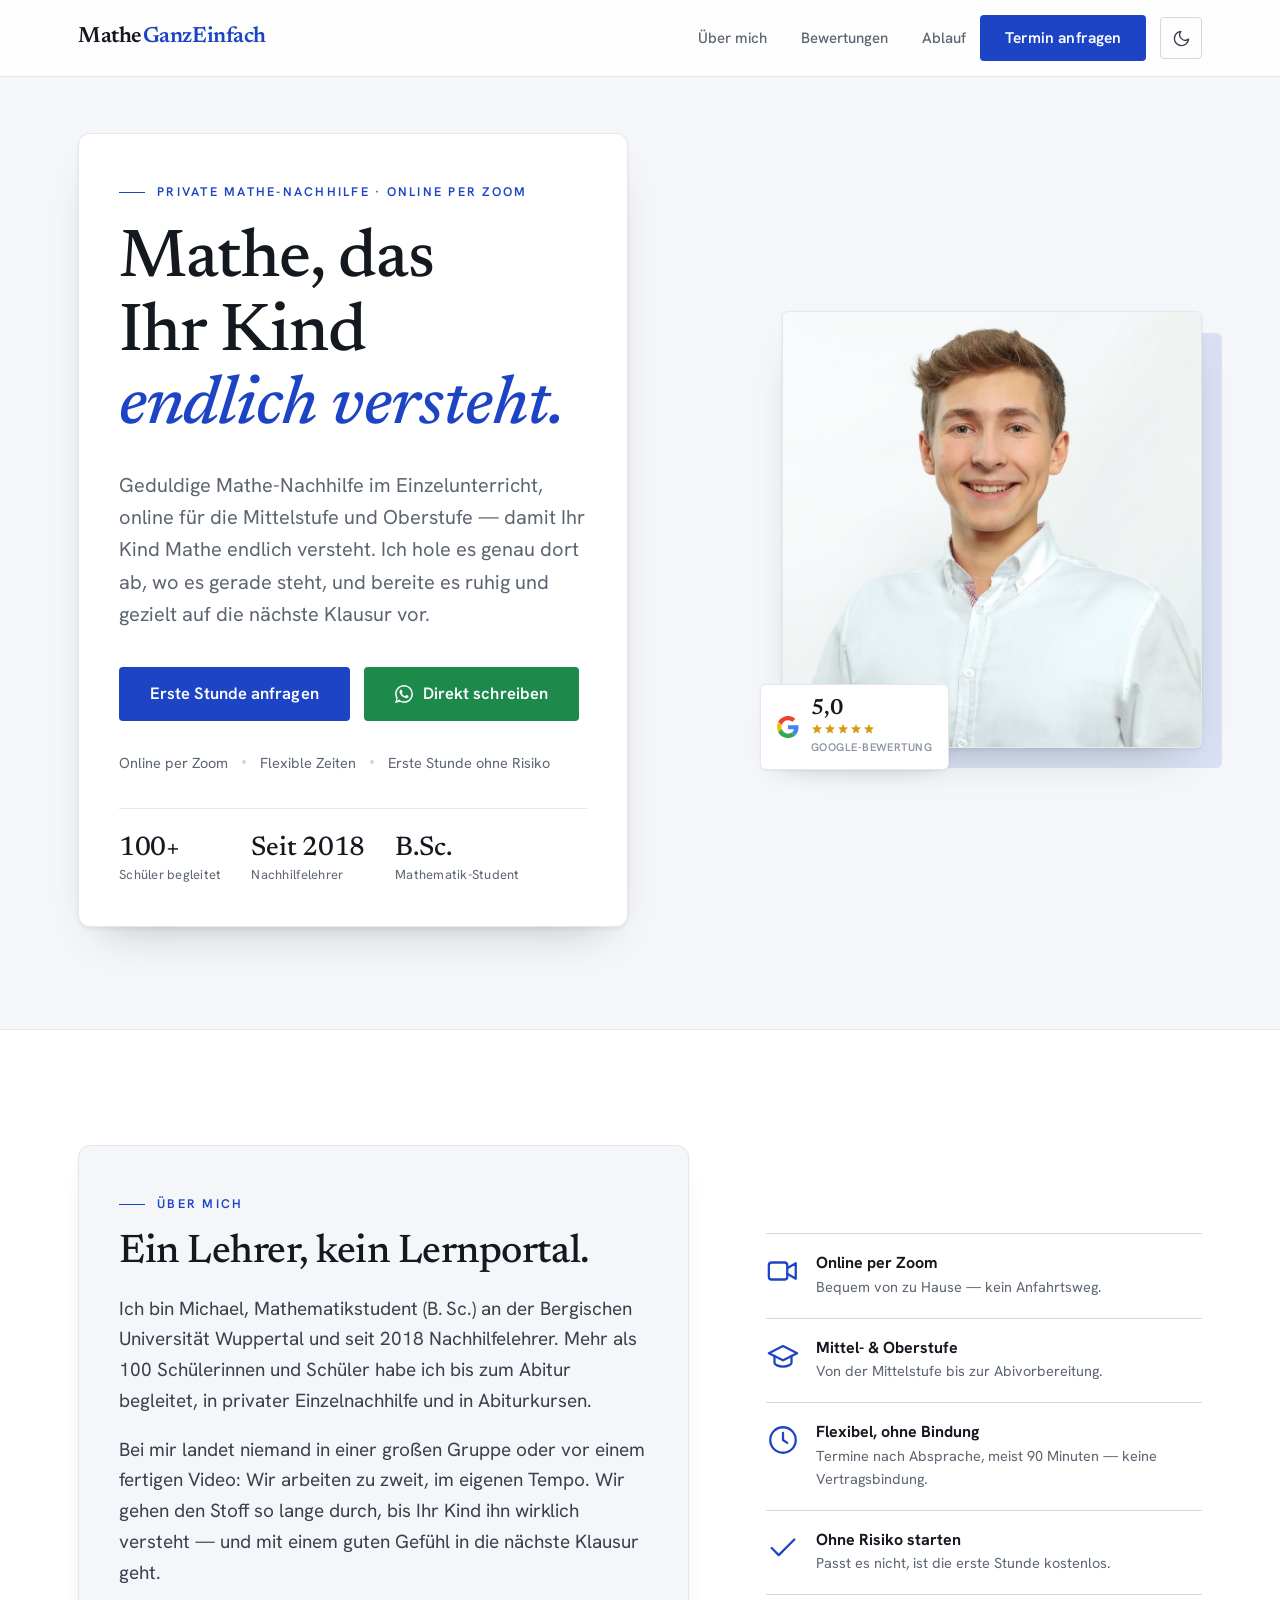
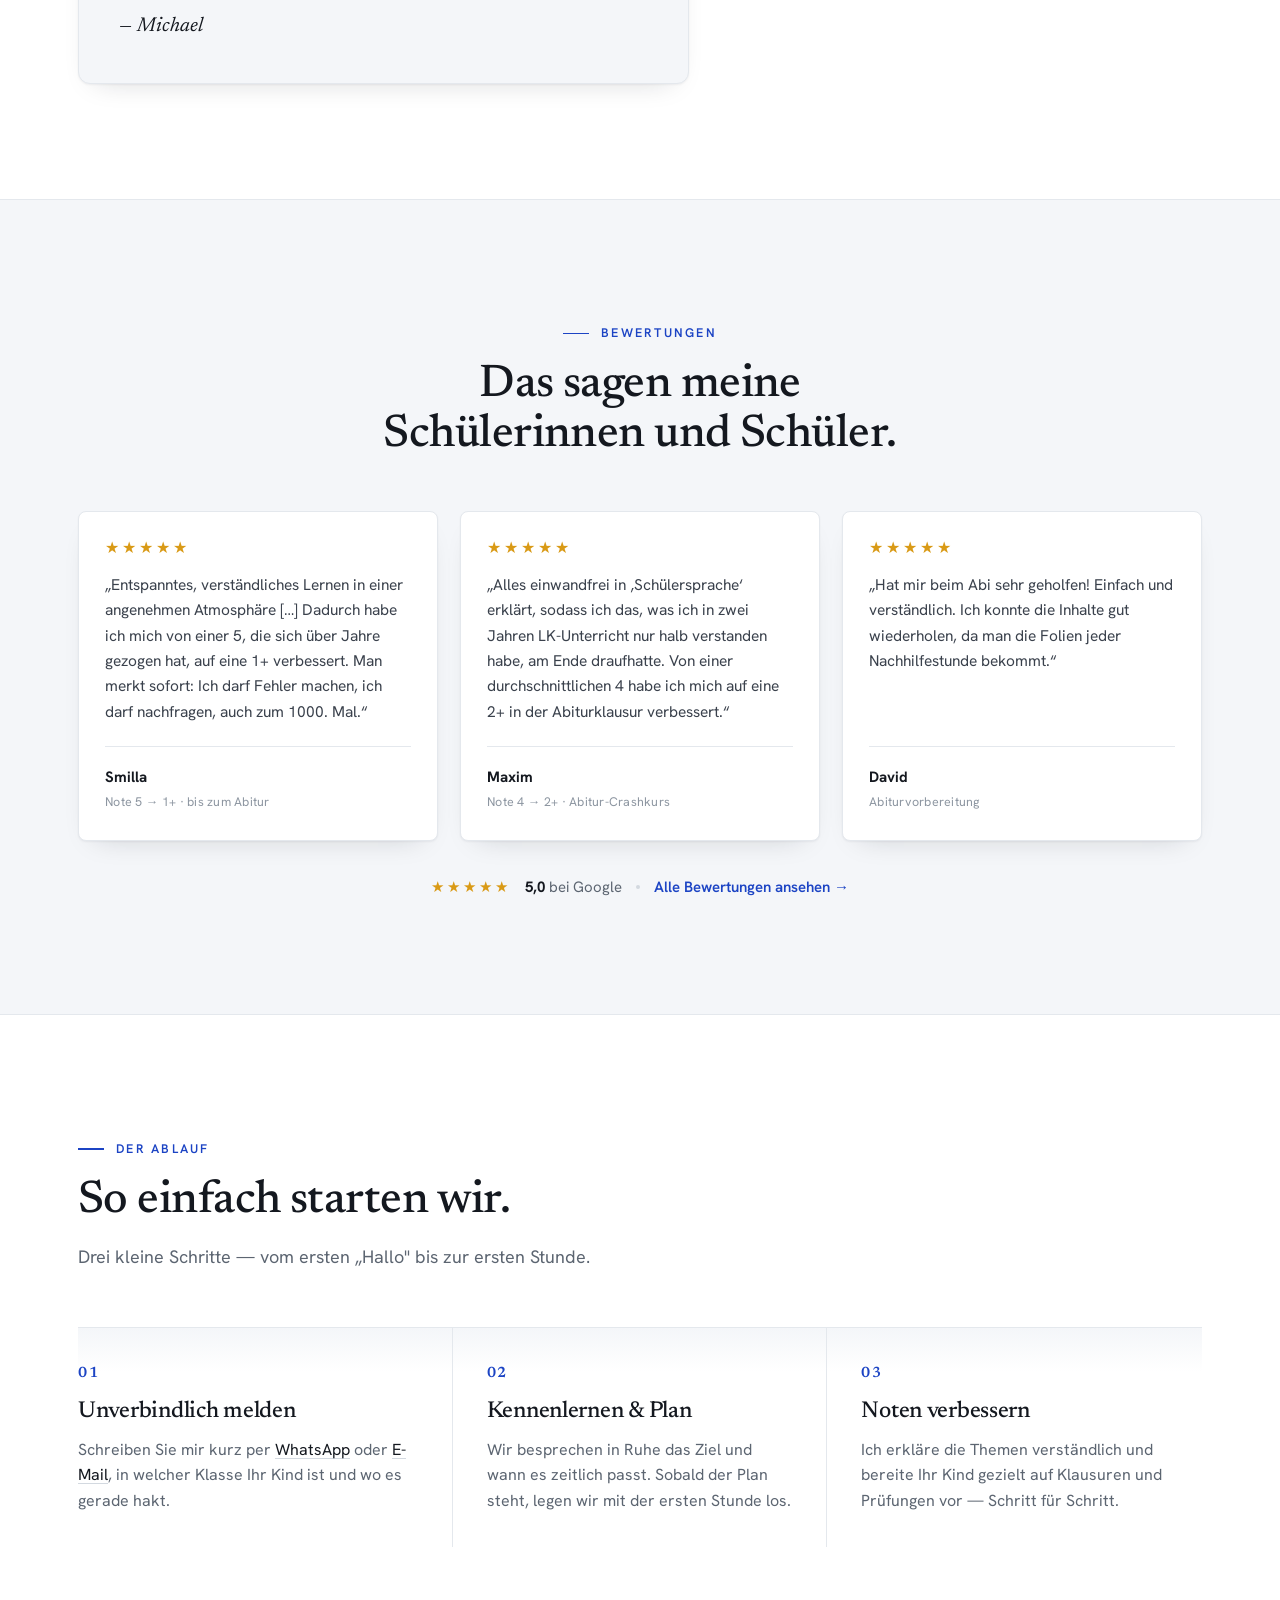
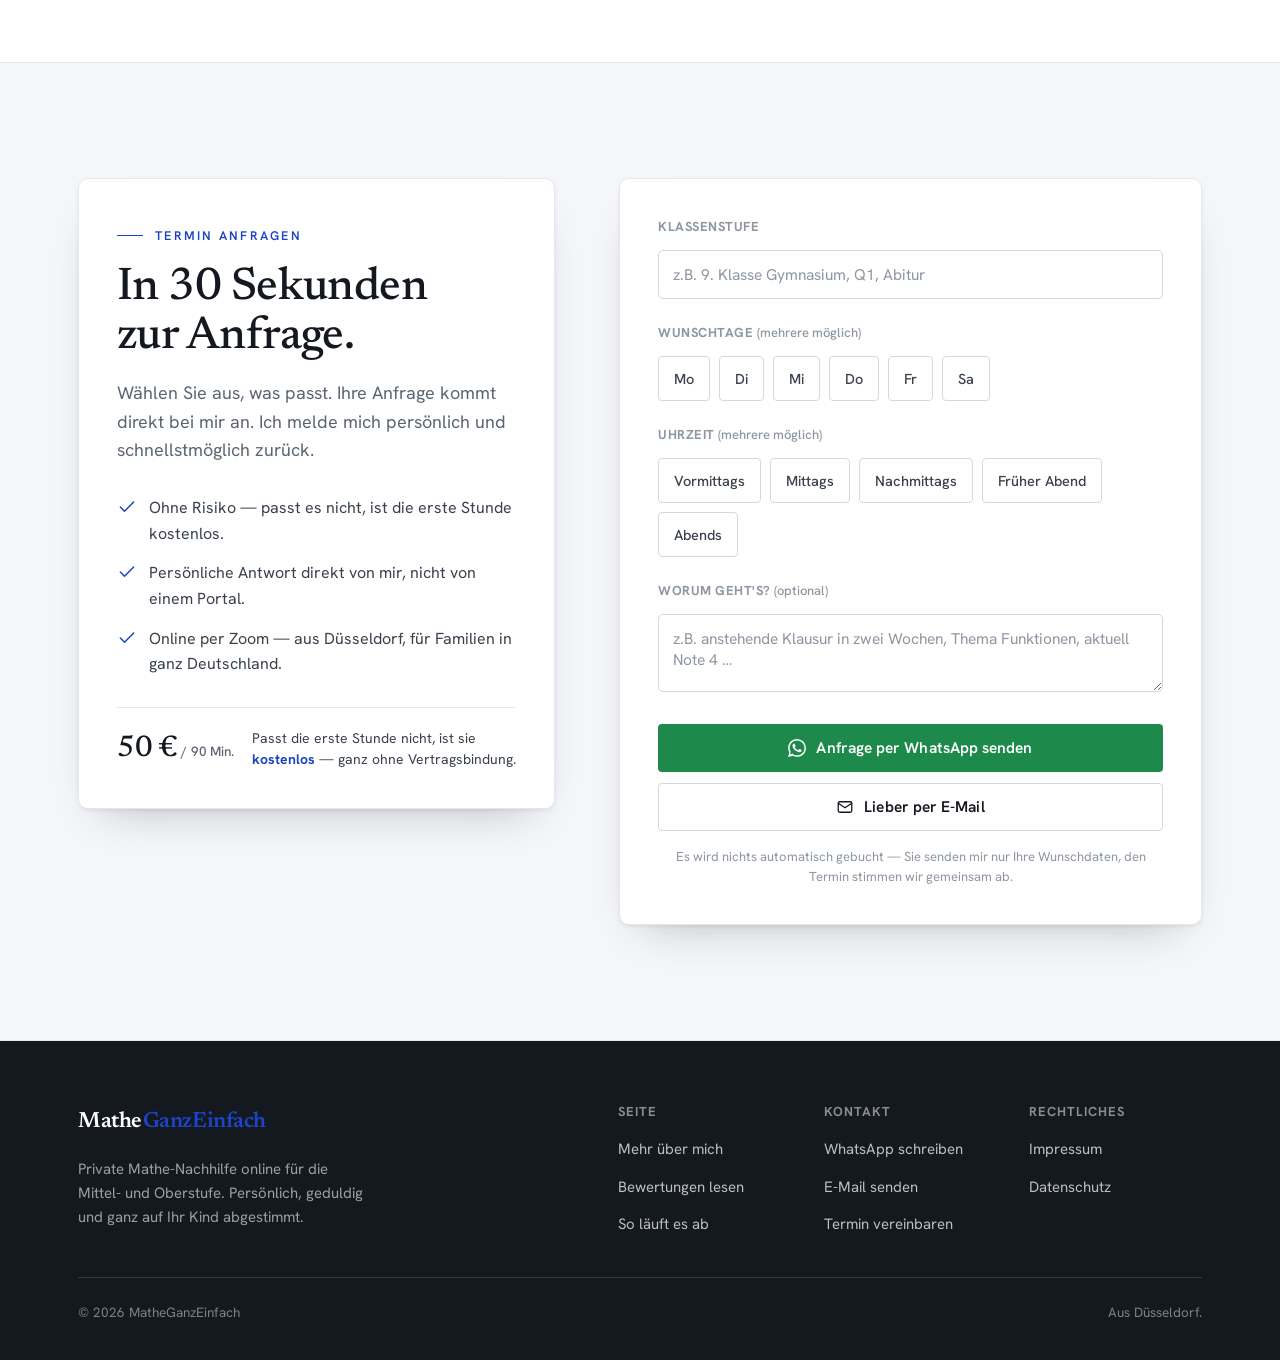
==== index.html @ fe5a161a "Update meta tags and descriptions for improved SEO and clarity" ====
<!DOCTYPE html>
<html lang="de" data-theme="hell" data-headfont="serif">
<head>
  <meta charset="UTF-8">
  <meta name="viewport" content="width=device-width, initial-scale=1.0">
  <meta name="color-scheme" content="light dark">
  <script>
    // Set theme before first paint (saved choice → else system setting) to avoid any flash.
    (function () {
      try {
        var saved = localStorage.getItem('mge-theme');
        var sysDark = window.matchMedia && window.matchMedia('(prefers-color-scheme: dark)').matches;
        document.documentElement.setAttribute('data-theme', saved || (sysDark ? 'dunkel' : 'hell'));
      } catch (e) {}
    })();
  </script>
  <title>Private Mathe-Nachhilfe online | MatheGanzEinfach</title>
  <meta name="description" content="Private Mathe-Nachhilfe online für Mittel- und Oberstufe — geduldig, 1:1 per Zoom. 100+ Schüler begleitet, 5,0 bei Google. Erste Stunde ohne Risiko.">
  <link rel="canonical" href="https://matheganzeinfach.com/">
  <link rel="icon" type="image/png" href="assets/logo.png">
  <link rel="apple-touch-icon" sizes="180x180" href="assets/apple-touch-icon.png">
  <meta name="theme-color" content="#ffffff" media="(prefers-color-scheme: light)">
  <meta name="theme-color" content="#0f1721" media="(prefers-color-scheme: dark)">

  <!-- Open Graph / Link-Vorschau (z. B. WhatsApp) -->
  <meta property="og:type" content="website">
  <meta property="og:site_name" content="MatheGanzEinfach">
  <meta property="og:title" content="Private Mathe-Nachhilfe online | MatheGanzEinfach">
  <meta property="og:description" content="Geduldige Einzelnachhilfe per Zoom für die Mittel- und Oberstufe. Nachhilfelehrer seit 2018, 100+ Schüler begleitet — erste Stunde ohne Risiko.">
  <meta property="og:url" content="https://matheganzeinfach.com/">
  <meta property="og:image" content="https://matheganzeinfach.com/assets/og-image.png">
  <meta property="og:image:width" content="1200">
  <meta property="og:image:height" content="630">
  <meta property="og:locale" content="de_DE">
  <meta name="twitter:card" content="summary_large_image">

  <script type="application/ld+json">
  {
    "@context": "https://schema.org",
    "@type": "LocalBusiness",
    "@id": "https://matheganzeinfach.com/#business",
    "name": "MatheGanzEinfach",
    "description": "Private Online-Mathe-Nachhilfe für die Mittel- und Oberstufe. Geduldige Einzelnachhilfe per Zoom — Nachhilfelehrer seit 2018, mehr als 100 Schüler begleitet.",
    "url": "https://matheganzeinfach.com/",
    "image": "https://matheganzeinfach.com/assets/og-image.png",
    "email": "info@matheganzeinfach.com",
    "telephone": "+4917661516445",
    "priceRange": "50 € / 90 Min.",
    "foundingDate": "2018",
    "address": { "@type": "PostalAddress", "addressLocality": "Düsseldorf", "addressCountry": "DE" },
    "areaServed": "Deutschland",
    "founder": { "@type": "Person", "name": "Michael" },
    "knowsAbout": "Mathematik",
    "sameAs": [
      "https://www.youtube.com/@matheganzeinfach",
      "https://www.tiktok.com/@matheganzeinfach"
    ]
  }
  </script>

  <link rel="stylesheet" href="fonts.css">
  <link rel="stylesheet" href="styles.css">
</head>

<body>

  <!-- ============================ NAV ============================ -->
  <nav class="nav">
    <div class="wrap nav-inner">
      <a href="#top" class="brand">Mathe<span>GanzEinfach</span></a>
      <div class="nav-cta">
        <button class="menu-toggle" type="button" aria-label="Menü öffnen" aria-expanded="false" aria-controls="navMenu" onclick="toggleMenu(this)">
          <svg class="i-burger" viewBox="0 0 24 24" fill="none" stroke="currentColor" stroke-width="1.8" stroke-linecap="round" aria-hidden="true"><path d="M3 6h18M3 12h18M3 18h18"/></svg>
          <svg class="i-x" viewBox="0 0 24 24" fill="none" stroke="currentColor" stroke-width="2" stroke-linecap="round" aria-hidden="true"><path d="M18 6 6 18M6 6l12 12"/></svg>
        </button>
        <div class="nav-links" id="navMenu">
          <a class="nav-link" href="#ueber" onclick="closeMenu()">Über mich</a>
          <a class="nav-link" href="#bewertungen" onclick="closeMenu()">Bewertungen</a>
          <a class="nav-link" href="#ablauf" onclick="closeMenu()">Ablauf</a>
          <a class="btn btn-primary nav-menu-book" href="#termin" onclick="closeMenu()">Jetzt Termin anfragen</a>
        </div>
        <a class="btn btn-primary nav-book" href="#termin">Termin anfragen</a>
        <button class="theme-toggle" type="button" onclick="toggleTheme()" aria-label="Zwischen Hell- und Dunkelmodus wechseln" title="Hell-/Dunkelmodus">
          <svg class="i-moon" viewBox="0 0 24 24" fill="none" stroke="currentColor" stroke-width="1.7" stroke-linecap="round" stroke-linejoin="round" aria-hidden="true"><path d="M21 12.8A9 9 0 1 1 11.2 3a7 7 0 0 0 9.8 9.8Z"/></svg>
          <svg class="i-sun" viewBox="0 0 24 24" fill="none" stroke="currentColor" stroke-width="1.7" stroke-linecap="round" stroke-linejoin="round" aria-hidden="true"><circle cx="12" cy="12" r="4.2"/><path d="M12 2v2.5M12 19.5V22M4.9 4.9l1.8 1.8M17.3 17.3l1.8 1.8M2 12h2.5M19.5 12H22M4.9 19.1l1.8-1.8M17.3 6.7l1.8-1.8"/></svg>
        </button>
      </div>
    </div>
  </nav>

  <!-- ============================ HERO ============================ -->
  <header class="hero section-surface" id="top" data-screen-label="Hero">
    <div class="wrap hero-grid">
      <div class="hero-copy reveal">
        <span class="kicker">Private Mathe-Nachhilfe · Online per Zoom</span>
        <h1>Mathe, das Ihr Kind<br><em>endlich versteht.</em></h1>
        <p class="hero-lead">
          Geduldige Mathe-Nachhilfe im Einzelunterricht, online für die
          Mittelstufe und Oberstufe — damit Ihr Kind Mathe endlich versteht.
          Ich hole es genau dort ab, wo es gerade steht, und bereite es ruhig
          und gezielt auf die nächste Klausur vor.
        </p>
        <div class="hero-actions">
          <a class="btn btn-primary btn-lg" href="#termin">Erste Stunde anfragen</a>
          <a class="btn btn-wa btn-lg" href="https://wa.me/4917661516445?text=Hallo%20Michael%2C%20ich%20interessiere%20mich%20f%C3%BCr%20Mathe-Nachhilfe." target="_blank" rel="noopener">
            <svg viewBox="0 0 24 24" fill="currentColor" aria-hidden="true"><path d="M.057 24l1.687-6.163a11.867 11.867 0 0 1-1.587-5.946C.16 5.335 5.495 0 12.05 0a11.82 11.82 0 0 1 8.413 3.488 11.82 11.82 0 0 1 3.48 8.414c-.003 6.557-5.338 11.892-11.893 11.892a11.9 11.9 0 0 1-5.688-1.448L.057 24zm6.597-3.807c1.676.995 3.276 1.591 5.392 1.592 5.448 0 9.886-4.434 9.889-9.885.002-5.462-4.415-9.89-9.881-9.892-5.452 0-9.887 4.434-9.889 9.884a9.86 9.86 0 0 0 1.51 5.26l-.999 3.648 3.978-1.607zm11.387-5.464c-.074-.124-.272-.198-.57-.347-.297-.149-1.758-.868-2.031-.967-.272-.099-.47-.149-.669.149-.198.297-.768.967-.941 1.165-.173.198-.347.223-.644.074-.297-.149-1.255-.462-2.39-1.475-.883-.788-1.48-1.761-1.653-2.059-.173-.297-.018-.458.13-.606.134-.133.297-.347.446-.521.151-.172.2-.296.3-.495.099-.198.05-.372-.025-.521-.075-.148-.669-1.611-.916-2.206-.242-.579-.487-.501-.669-.51l-.57-.01c-.198 0-.52.074-.792.372s-1.04 1.016-1.04 2.479 1.065 2.876 1.213 3.074c.149.198 2.095 3.2 5.076 4.487.709.306 1.263.489 1.694.626.712.226 1.36.194 1.872.118.571-.085 1.758-.719 2.006-1.413.248-.695.248-1.29.173-1.414z"/></svg>
            Direkt schreiben
          </a>
        </div>
        <p class="hero-meta">
          <span>Online per Zoom</span><span class="dot"></span>
          <span>Flexible Zeiten</span><span class="dot"></span>
          <span>Erste Stunde ohne Risiko</span>
        </p>
        <div class="hero-stats">
          <div class="stat"><span class="stat-num">100+</span><span class="stat-label">Schüler begleitet</span></div>
          <div class="stat"><span class="stat-num">Seit 2018</span><span class="stat-label">Nachhilfelehrer</span></div>
          <div class="stat"><span class="stat-num">B.&#8202;Sc.</span><span class="stat-label">Mathematik-Student</span></div>
        </div>
      </div>

      <div class="portrait reveal d1">
        <div class="portrait-frame">
          <img src="assets/bild.JPG" alt="Michael, Mathe-Nachhilfelehrer" width="1169" height="1000" fetchpriority="high" decoding="async">
        </div>
        <a class="gchip" href="#bewertungen" aria-label="Google-Bewertung 5,0 von 5">
          <svg class="g-logo" viewBox="0 0 48 48" aria-hidden="true"><path fill="#EA4335" d="M24 9.5c3.54 0 6.71 1.22 9.21 3.6l6.85-6.85C35.9 2.38 30.47 0 24 0 14.62 0 6.51 5.38 2.56 13.22l7.98 6.19C12.43 13.72 17.74 9.5 24 9.5z"/><path fill="#4285F4" d="M46.98 24.55c0-1.57-.15-3.09-.38-4.55H24v9.02h12.94c-.58 2.96-2.26 5.48-4.78 7.18l7.73 6c4.51-4.18 7.09-10.36 7.09-17.65z"/><path fill="#FBBC05" d="M10.53 28.59c-.48-1.45-.76-2.99-.76-4.59s.27-3.14.76-4.59l-7.98-6.19C.92 16.46 0 20.12 0 24c0 3.88.92 7.54 2.56 10.78l7.97-6.19z"/><path fill="#34A853" d="M24 48c6.48 0 11.93-2.13 15.89-5.81l-7.73-6c-2.15 1.45-4.92 2.3-8.16 2.3-6.26 0-11.57-4.22-13.47-9.91l-7.98 6.19C6.51 42.62 14.62 48 24 48z"/></svg>
          <div>
            <div class="g-score">5,0</div>
            <div class="stars">
              <svg viewBox="0 0 24 24" fill="currentColor"><path d="M12 17.27 18.18 21l-1.64-7.03L22 9.24l-7.19-.61L12 2 9.19 8.63 2 9.24l5.46 4.73L5.82 21z"/></svg>
              <svg viewBox="0 0 24 24" fill="currentColor"><path d="M12 17.27 18.18 21l-1.64-7.03L22 9.24l-7.19-.61L12 2 9.19 8.63 2 9.24l5.46 4.73L5.82 21z"/></svg>
              <svg viewBox="0 0 24 24" fill="currentColor"><path d="M12 17.27 18.18 21l-1.64-7.03L22 9.24l-7.19-.61L12 2 9.19 8.63 2 9.24l5.46 4.73L5.82 21z"/></svg>
              <svg viewBox="0 0 24 24" fill="currentColor"><path d="M12 17.27 18.18 21l-1.64-7.03L22 9.24l-7.19-.61L12 2 9.19 8.63 2 9.24l5.46 4.73L5.82 21z"/></svg>
              <svg viewBox="0 0 24 24" fill="currentColor"><path d="M12 17.27 18.18 21l-1.64-7.03L22 9.24l-7.19-.61L12 2 9.19 8.63 2 9.24l5.46 4.73L5.82 21z"/></svg>
            </div>
            <div class="g-label">Google-Bewertung</div>
          </div>
        </a>
      </div>
    </div>
  </header>

  <!-- ============================ ÜBER MICH ============================ -->
  <section class="section" id="ueber" data-screen-label="Über mich">
    <div class="wrap about-grid">
      <div class="about-text reveal">
        <span class="kicker">Über mich</span>
        <h2>Ein Lehrer, kein Lernportal.</h2>
        <p>
          Ich bin Michael, Mathematikstudent (B. Sc.) an der Bergischen Universität
          Wuppertal und seit 2018 Nachhilfelehrer. Mehr als 100 Schülerinnen
          und Schüler habe ich bis zum Abitur begleitet, in privater Einzelnachhilfe
          und in Abiturkursen.
        </p>
        <p>
          Bei mir landet niemand in einer großen Gruppe oder vor einem fertigen Video:
          Wir arbeiten zu zweit, im eigenen Tempo. Wir gehen den Stoff so lange durch,
          bis Ihr Kind ihn wirklich versteht — und mit einem guten Gefühl in die
          nächste Klausur geht.
        </p>
        <p class="signoff">— Michael</p>
      </div>

      <div class="facts reveal d1">
        <div class="fact">
          <span class="fact-ic"><svg viewBox="0 0 24 24" fill="none" stroke="currentColor" stroke-width="1.6" stroke-linecap="round" stroke-linejoin="round"><rect x="2" y="6" width="13" height="12" rx="2"/><path d="m15 10 6-3.5v11L15 14"/></svg></span>
          <div><h4>Online per Zoom</h4><p>Bequem von zu Hause — kein Anfahrtsweg.</p></div>
        </div>
        <div class="fact">
          <span class="fact-ic"><svg viewBox="0 0 24 24" fill="none" stroke="currentColor" stroke-width="1.6" stroke-linecap="round" stroke-linejoin="round"><path d="M22 10 12 5 2 10l10 5 10-5Z"/><path d="M6 12v5c0 1 2.7 2.5 6 2.5s6-1.5 6-2.5v-5"/></svg></span>
          <div><h4>Mittel- &amp; Oberstufe</h4><p>Von der Mittelstufe bis zur Abivorbereitung.</p></div>
        </div>
        <div class="fact">
          <span class="fact-ic"><svg viewBox="0 0 24 24" fill="none" stroke="currentColor" stroke-width="1.6" stroke-linecap="round" stroke-linejoin="round"><circle cx="12" cy="12" r="9"/><path d="M12 7v5l3 2"/></svg></span>
          <div><h4>Flexibel, ohne Bindung</h4><p>Termine nach Absprache, meist 90 Minuten — keine Vertragsbindung.</p></div>
        </div>
        <div class="fact">
          <span class="fact-ic"><svg viewBox="0 0 24 24" fill="none" stroke="currentColor" stroke-width="1.6" stroke-linecap="round" stroke-linejoin="round"><path d="M20 6 9 17l-5-5"/></svg></span>
          <div><h4>Ohne Risiko starten</h4><p>Passt es nicht, ist die erste Stunde kostenlos.</p></div>
        </div>
      </div>
    </div>
  </section>

  <!-- ============================ BEWERTUNGEN ============================ -->
  <section class="section reviews section-surface" id="bewertungen" data-screen-label="Bewertungen">
    <div class="wrap">
      <div class="sec-head center reveal">
        <span class="kicker">Bewertungen</span>
        <h2>Das sagen meine Schülerinnen und Schüler.</h2>
      </div>
      <div class="testimonials">
        <article class="tcard">
          <span class="t-stars" aria-label="5 von 5 Sternen">★★★★★</span>
          <blockquote>„Entspanntes, verständliches Lernen in einer angenehmen Atmosphäre […] Dadurch habe ich mich von einer 5, die sich über Jahre gezogen hat, auf eine 1+ verbessert. Man merkt sofort: Ich darf Fehler machen, ich darf nachfragen, auch zum 1000. Mal.“</blockquote>
          <div class="t-foot"><span class="t-name">Smilla</span><span class="t-detail">Note 5 → 1+ · bis zum Abitur</span></div>
        </article>
        <article class="tcard">
          <span class="t-stars" aria-label="5 von 5 Sternen">★★★★★</span>
          <blockquote>„Alles einwandfrei in ‚Schülersprache‘ erklärt, sodass ich das, was ich in zwei Jahren LK-Unterricht nur halb verstanden habe, am Ende draufhatte. Von einer durchschnittlichen 4 habe ich mich auf eine 2+ in der Abiturklausur verbessert.“</blockquote>
          <div class="t-foot"><span class="t-name">Maxim</span><span class="t-detail">Note 4 → 2+ · Abitur-Crashkurs</span></div>
        </article>
        <article class="tcard">
          <span class="t-stars" aria-label="5 von 5 Sternen">★★★★★</span>
          <blockquote>„Hat mir beim Abi sehr geholfen! Einfach und verständlich. Ich konnte die Inhalte gut wiederholen, da man die Folien jeder Nachhilfestunde bekommt.“</blockquote>
          <div class="t-foot"><span class="t-name">David</span><span class="t-detail">Abiturvorbereitung</span></div>
        </article>
      </div>
      <div class="reviews-cta">
        <span class="rstars" aria-hidden="true">★★★★★</span>
        <span><strong>5,0</strong> bei Google</span>
        <span class="sep"></span>
        <a href="https://search.google.com/local/reviews?placeid=ChIJIcyqwEvzZaARAfWz1IEaPRA" target="_blank" rel="noopener">Alle Bewertungen ansehen →</a>
      </div>
    </div>
  </section>

  <!-- ============================ ABLAUF ============================ -->
  <section class="section" id="ablauf" data-screen-label="Ablauf">
    <div class="wrap">
      <div class="sec-head reveal">
        <span class="kicker">Der Ablauf</span>
        <h2>So einfach starten wir.</h2>
        <p>Drei kleine Schritte — vom ersten „Hallo" bis zur ersten Stunde.</p>
      </div>
      <div class="steps">
        <div class="step reveal">
          <div class="step-num">01</div>
          <h3>Unverbindlich melden</h3>
          <p>Schreiben Sie mir kurz per
            <a href="https://wa.me/4917661516445?text=Hallo%20Michael%2C%20ich%20interessiere%20mich%20f%C3%BCr%20Mathe-Nachhilfe." target="_blank" rel="noopener">WhatsApp</a>
            oder <a href="#" onclick="openEmailModal();return false;">E-Mail</a>, in welcher Klasse Ihr Kind ist und wo es gerade hakt.</p>
        </div>
        <div class="step reveal d1">
          <div class="step-num">02</div>
          <h3>Kennenlernen &amp; Plan</h3>
          <p>Wir besprechen in Ruhe das Ziel und wann es zeitlich passt. Sobald der Plan steht, legen wir mit der ersten Stunde los.</p>
        </div>
        <div class="step reveal d2">
          <div class="step-num">03</div>
          <h3>Noten verbessern</h3>
          <p>Ich erkläre die Themen verständlich und bereite Ihr Kind gezielt auf Klausuren und Prüfungen vor — Schritt für Schritt.</p>
        </div>
      </div>
    </div>
  </section>

  <!-- ============================ TERMIN ============================ -->
  <section class="section section-surface" id="termin" data-screen-label="Termin anfragen">
    <div class="wrap booking-grid">
      <div class="booking-aside reveal">
        <div class="sec-head">
          <span class="kicker">Termin anfragen</span>
          <h2>In 30 Sekunden zur Anfrage.</h2>
          <p>Wählen Sie aus, was passt. Ihre Anfrage kommt direkt bei mir an. Ich melde mich persönlich und schnellstmöglich zurück.</p>
        </div>
        <ul>
          <li><svg viewBox="0 0 24 24" fill="none" stroke="currentColor" stroke-width="1.8" stroke-linecap="round" stroke-linejoin="round"><path d="M20 6 9 17l-5-5"/></svg> Ohne Risiko — passt es nicht, ist die erste Stunde kostenlos.</li>
          <li><svg viewBox="0 0 24 24" fill="none" stroke="currentColor" stroke-width="1.8" stroke-linecap="round" stroke-linejoin="round"><path d="M20 6 9 17l-5-5"/></svg> Persönliche Antwort direkt von mir, nicht von einem Portal.</li>
          <li><svg viewBox="0 0 24 24" fill="none" stroke="currentColor" stroke-width="1.8" stroke-linecap="round" stroke-linejoin="round"><path d="M20 6 9 17l-5-5"/></svg> Online per Zoom — aus Düsseldorf, für Familien in ganz Deutschland.</li>
        </ul>
        <div class="price-tag">
          <span class="price-amt">50&#8201;€<small>&nbsp;/ 90&#8201;Min.</small></span>
          <span class="price-free">Passt die erste Stunde nicht, ist sie <b>kostenlos</b> — ganz ohne Vertragsbindung.</span>
        </div>
      </div>

      <div class="booking-card reveal d1">
        <div class="field">
          <label for="booking-klasse">Klassenstufe</label>
          <input id="booking-klasse" type="text" placeholder="z.B. 9. Klasse Gymnasium, Q1, Abitur">
        </div>
        <div class="field">
          <label id="lbl-tag">Wunschtage <span class="label-note">(mehrere möglich)</span></label>
          <div class="chips" data-chips="tag" role="group" aria-labelledby="lbl-tag">
            <button class="chip" type="button" aria-pressed="false" data-value="Montag">Mo</button>
            <button class="chip" type="button" aria-pressed="false" data-value="Dienstag">Di</button>
            <button class="chip" type="button" aria-pressed="false" data-value="Mittwoch">Mi</button>
            <button class="chip" type="button" aria-pressed="false" data-value="Donnerstag">Do</button>
            <button class="chip" type="button" aria-pressed="false" data-value="Freitag">Fr</button>
            <button class="chip" type="button" aria-pressed="false" data-value="Samstag">Sa</button>
          </div>
        </div>
        <div class="field">
          <label id="lbl-zeit">Uhrzeit <span class="label-note">(mehrere möglich)</span></label>
          <div class="chips" data-chips="zeit" role="group" aria-labelledby="lbl-zeit">
            <button class="chip" type="button" aria-pressed="false" data-value="Vormittags">Vormittags</button>
            <button class="chip" type="button" aria-pressed="false" data-value="Mittags">Mittags</button>
            <button class="chip" type="button" aria-pressed="false" data-value="Nachmittags">Nachmittags</button>
            <button class="chip" type="button" aria-pressed="false" data-value="Früher Abend">Früher Abend</button>
            <button class="chip" type="button" aria-pressed="false" data-value="Abends">Abends</button>
          </div>
        </div>
        <div class="field">
          <label for="booking-note">Worum geht's? <span class="label-note">(optional)</span></label>
          <textarea id="booking-note" placeholder="z.B. anstehende Klausur in zwei Wochen, Thema Funktionen, aktuell Note 4 …"></textarea>
        </div>
        <div class="booking-actions">
          <button class="btn btn-wa" type="button" onclick="bookViaWhatsApp()">
            <svg viewBox="0 0 24 24" fill="currentColor" aria-hidden="true"><path d="M.057 24l1.687-6.163a11.867 11.867 0 0 1-1.587-5.946C.16 5.335 5.495 0 12.05 0a11.82 11.82 0 0 1 8.413 3.488 11.82 11.82 0 0 1 3.48 8.414c-.003 6.557-5.338 11.892-11.893 11.892a11.9 11.9 0 0 1-5.688-1.448L.057 24zm6.597-3.807c1.676.995 3.276 1.591 5.392 1.592 5.448 0 9.886-4.434 9.889-9.885.002-5.462-4.415-9.89-9.881-9.892-5.452 0-9.887 4.434-9.889 9.884a9.86 9.86 0 0 0 1.51 5.26l-.999 3.648 3.978-1.607zm11.387-5.464c-.074-.124-.272-.198-.57-.347-.297-.149-1.758-.868-2.031-.967-.272-.099-.47-.149-.669.149-.198.297-.768.967-.941 1.165-.173.198-.347.223-.644.074-.297-.149-1.255-.462-2.39-1.475-.883-.788-1.48-1.761-1.653-2.059-.173-.297-.018-.458.13-.606.134-.133.297-.347.446-.521.151-.172.2-.296.3-.495.099-.198.05-.372-.025-.521-.075-.148-.669-1.611-.916-2.206-.242-.579-.487-.501-.669-.51l-.57-.01c-.198 0-.52.074-.792.372s-1.04 1.016-1.04 2.479 1.065 2.876 1.213 3.074c.149.198 2.095 3.2 5.076 4.487.709.306 1.263.489 1.694.626.712.226 1.36.194 1.872.118.571-.085 1.758-.719 2.006-1.413.248-.695.248-1.29.173-1.414z"/></svg>
            Anfrage per WhatsApp senden
          </button>
          <button class="btn btn-ghost" type="button" onclick="bookViaEmail()">
            <svg viewBox="0 0 24 24" fill="none" stroke="currentColor" stroke-width="1.7" stroke-linecap="round" stroke-linejoin="round"><rect x="3" y="5" width="18" height="14" rx="2"/><path d="m3 7 9 6 9-6"/></svg>
            Lieber per E-Mail
          </button>
        </div>
        <p class="booking-note">Es wird nichts automatisch gebucht — Sie senden mir nur Ihre Wunschdaten, den Termin stimmen wir gemeinsam ab.</p>
      </div>
    </div>
  </section>

  <!-- ============================ FOOTER ============================ -->
  <footer class="footer" data-screen-label="Footer">
    <div class="wrap">
      <div class="footer-top">
        <div>
          <a href="#top" class="brand">Mathe<span>GanzEinfach</span></a>
          <p class="footer-blurb">Private Mathe-Nachhilfe online für die Mittel- und Oberstufe. Persönlich, geduldig und ganz auf Ihr Kind abgestimmt.</p>
        </div>
        <div class="footer-cols">
          <div>
            <h4>Seite</h4>
            <ul class="footer-links">
              <li><a href="#ueber">Mehr über mich</a></li>
              <li><a href="#bewertungen">Bewertungen lesen</a></li>
              <li><a href="#ablauf">So läuft es ab</a></li>
            </ul>
          </div>
          <div>
            <h4>Kontakt</h4>
            <ul class="footer-links">
              <li><a href="https://wa.me/4917661516445" target="_blank" rel="noopener">WhatsApp schreiben</a></li>
              <li><a href="#" onclick="openEmailModal();return false;">E-Mail senden</a></li>
              <li><a href="#termin">Termin vereinbaren</a></li>
            </ul>
          </div>
          <div>
            <h4>Rechtliches</h4>
            <ul class="footer-links">
              <li><a href="impressum.html">Impressum</a></li>
              <li><a href="datenschutz.html">Datenschutz</a></li>
            </ul>
          </div>
        </div>
      </div>
      <div class="footer-bottom">
        <span>© 2026 MatheGanzEinfach</span>
        <span>Aus Düsseldorf.</span>
      </div>
    </div>
  </footer>

  <!-- ============================ E-MAIL MODAL ============================ -->
  <div class="modal" id="emailModal" role="dialog" aria-modal="true" aria-label="Kontakt per E-Mail">
    <div class="modal-card">
      <button class="modal-close" aria-label="Schließen" onclick="closeEmailModal()">
        <svg viewBox="0 0 24 24" fill="none" stroke="currentColor" stroke-width="2" stroke-linecap="round"><path d="M18 6 6 18M6 6l12 12"/></svg>
      </button>
      <h3>Schreiben Sie mir</h3>
      <p>Egal ob Frage oder direkter Start — ich melde mich so schnell wie möglich bei Ihnen zurück.</p>
      <div class="mail-box">
        <span>Meine E-Mail</span>
        <p><a href="mailto:info@matheganzeinfach.com">info@matheganzeinfach.com</a></p>
      </div>
      <a class="btn btn-primary btn-block" href="mailto:info@matheganzeinfach.com?subject=Anfrage%20Nachhilfe">
        <svg viewBox="0 0 24 24" fill="none" stroke="currentColor" stroke-width="1.7" stroke-linecap="round" stroke-linejoin="round"><path d="m22 2-7 20-4-9-9-4Z"/><path d="M22 2 11 13"/></svg>
        E-Mail-App öffnen
      </a>
    </div>
  </div>

  <script src="app.js"></script>

</body>
</html>
---- fonts.css ----
/* Selbst gehostete Schriften (DSGVO) — keine Anfragen an Google.
   Newsreader (Headlines) + Hanken Grotesk (Fließtext). Subsets: latin, latin-ext. */

@font-face {
  font-family: 'Hanken Grotesk';
  font-style: normal;
  font-weight: 400;
  font-display: swap;
  src: url('fonts/hanken-grotesk-400-latin-ext.woff2') format('woff2');
  unicode-range: U+0100-02BA, U+02BD-02C5, U+02C7-02CC, U+02CE-02D7, U+02DD-02FF, U+0304, U+0308, U+0329, U+1D00-1DBF, U+1E00-1E9F, U+1EF2-1EFF, U+2020, U+20A0-20AB, U+20AD-20C0, U+2113, U+2C60-2C7F, U+A720-A7FF;
}
@font-face {
  font-family: 'Hanken Grotesk';
  font-style: normal;
  font-weight: 400;
  font-display: swap;
  src: url('fonts/hanken-grotesk-400-latin.woff2') format('woff2');
  unicode-range: U+0000-00FF, U+0131, U+0152-0153, U+02BB-02BC, U+02C6, U+02DA, U+02DC, U+0304, U+0308, U+0329, U+2000-206F, U+20AC, U+2122, U+2191, U+2193, U+2212, U+2215, U+FEFF, U+FFFD;
}
@font-face {
  font-family: 'Hanken Grotesk';
  font-style: normal;
  font-weight: 500;
  font-display: swap;
  src: url('fonts/hanken-grotesk-500-latin-ext.woff2') format('woff2');
  unicode-range: U+0100-02BA, U+02BD-02C5, U+02C7-02CC, U+02CE-02D7, U+02DD-02FF, U+0304, U+0308, U+0329, U+1D00-1DBF, U+1E00-1E9F, U+1EF2-1EFF, U+2020, U+20A0-20AB, U+20AD-20C0, U+2113, U+2C60-2C7F, U+A720-A7FF;
}
@font-face {
  font-family: 'Hanken Grotesk';
  font-style: normal;
  font-weight: 500;
  font-display: swap;
  src: url('fonts/hanken-grotesk-500-latin.woff2') format('woff2');
  unicode-range: U+0000-00FF, U+0131, U+0152-0153, U+02BB-02BC, U+02C6, U+02DA, U+02DC, U+0304, U+0308, U+0329, U+2000-206F, U+20AC, U+2122, U+2191, U+2193, U+2212, U+2215, U+FEFF, U+FFFD;
}
@font-face {
  font-family: 'Hanken Grotesk';
  font-style: normal;
  font-weight: 600;
  font-display: swap;
  src: url('fonts/hanken-grotesk-600-latin-ext.woff2') format('woff2');
  unicode-range: U+0100-02BA, U+02BD-02C5, U+02C7-02CC, U+02CE-02D7, U+02DD-02FF, U+0304, U+0308, U+0329, U+1D00-1DBF, U+1E00-1E9F, U+1EF2-1EFF, U+2020, U+20A0-20AB, U+20AD-20C0, U+2113, U+2C60-2C7F, U+A720-A7FF;
}
@font-face {
  font-family: 'Hanken Grotesk';
  font-style: normal;
  font-weight: 600;
  font-display: swap;
  src: url('fonts/hanken-grotesk-600-latin.woff2') format('woff2');
  unicode-range: U+0000-00FF, U+0131, U+0152-0153, U+02BB-02BC, U+02C6, U+02DA, U+02DC, U+0304, U+0308, U+0329, U+2000-206F, U+20AC, U+2122, U+2191, U+2193, U+2212, U+2215, U+FEFF, U+FFFD;
}
@font-face {
  font-family: 'Hanken Grotesk';
  font-style: normal;
  font-weight: 700;
  font-display: swap;
  src: url('fonts/hanken-grotesk-700-latin-ext.woff2') format('woff2');
  unicode-range: U+0100-02BA, U+02BD-02C5, U+02C7-02CC, U+02CE-02D7, U+02DD-02FF, U+0304, U+0308, U+0329, U+1D00-1DBF, U+1E00-1E9F, U+1EF2-1EFF, U+2020, U+20A0-20AB, U+20AD-20C0, U+2113, U+2C60-2C7F, U+A720-A7FF;
}
@font-face {
  font-family: 'Hanken Grotesk';
  font-style: normal;
  font-weight: 700;
  font-display: swap;
  src: url('fonts/hanken-grotesk-700-latin.woff2') format('woff2');
  unicode-range: U+0000-00FF, U+0131, U+0152-0153, U+02BB-02BC, U+02C6, U+02DA, U+02DC, U+0304, U+0308, U+0329, U+2000-206F, U+20AC, U+2122, U+2191, U+2193, U+2212, U+2215, U+FEFF, U+FFFD;
}
@font-face {
  font-family: 'Newsreader';
  font-style: italic;
  font-weight: 400;
  font-display: swap;
  src: url('fonts/newsreader-400-italic-latin-ext.woff2') format('woff2');
  unicode-range: U+0100-02BA, U+02BD-02C5, U+02C7-02CC, U+02CE-02D7, U+02DD-02FF, U+0304, U+0308, U+0329, U+1D00-1DBF, U+1E00-1E9F, U+1EF2-1EFF, U+2020, U+20A0-20AB, U+20AD-20C0, U+2113, U+2C60-2C7F, U+A720-A7FF;
}
@font-face {
  font-family: 'Newsreader';
  font-style: italic;
  font-weight: 400;
  font-display: swap;
  src: url('fonts/newsreader-400-italic-latin.woff2') format('woff2');
  unicode-range: U+0000-00FF, U+0131, U+0152-0153, U+02BB-02BC, U+02C6, U+02DA, U+02DC, U+0304, U+0308, U+0329, U+2000-206F, U+20AC, U+2122, U+2191, U+2193, U+2212, U+2215, U+FEFF, U+FFFD;
}
@font-face {
  font-family: 'Newsreader';
  font-style: italic;
  font-weight: 500;
  font-display: swap;
  src: url('fonts/newsreader-500-italic-latin-ext.woff2') format('woff2');
  unicode-range: U+0100-02BA, U+02BD-02C5, U+02C7-02CC, U+02CE-02D7, U+02DD-02FF, U+0304, U+0308, U+0329, U+1D00-1DBF, U+1E00-1E9F, U+1EF2-1EFF, U+2020, U+20A0-20AB, U+20AD-20C0, U+2113, U+2C60-2C7F, U+A720-A7FF;
}
@font-face {
  font-family: 'Newsreader';
  font-style: italic;
  font-weight: 500;
  font-display: swap;
  src: url('fonts/newsreader-500-italic-latin.woff2') format('woff2');
  unicode-range: U+0000-00FF, U+0131, U+0152-0153, U+02BB-02BC, U+02C6, U+02DA, U+02DC, U+0304, U+0308, U+0329, U+2000-206F, U+20AC, U+2122, U+2191, U+2193, U+2212, U+2215, U+FEFF, U+FFFD;
}
@font-face {
  font-family: 'Newsreader';
  font-style: normal;
  font-weight: 400;
  font-display: swap;
  src: url('fonts/newsreader-400-latin-ext.woff2') format('woff2');
  unicode-range: U+0100-02BA, U+02BD-02C5, U+02C7-02CC, U+02CE-02D7, U+02DD-02FF, U+0304, U+0308, U+0329, U+1D00-1DBF, U+1E00-1E9F, U+1EF2-1EFF, U+2020, U+20A0-20AB, U+20AD-20C0, U+2113, U+2C60-2C7F, U+A720-A7FF;
}
@font-face {
  font-family: 'Newsreader';
  font-style: normal;
  font-weight: 400;
  font-display: swap;
  src: url('fonts/newsreader-400-latin.woff2') format('woff2');
  unicode-range: U+0000-00FF, U+0131, U+0152-0153, U+02BB-02BC, U+02C6, U+02DA, U+02DC, U+0304, U+0308, U+0329, U+2000-206F, U+20AC, U+2122, U+2191, U+2193, U+2212, U+2215, U+FEFF, U+FFFD;
}
@font-face {
  font-family: 'Newsreader';
  font-style: normal;
  font-weight: 500;
  font-display: swap;
  src: url('fonts/newsreader-500-latin-ext.woff2') format('woff2');
  unicode-range: U+0100-02BA, U+02BD-02C5, U+02C7-02CC, U+02CE-02D7, U+02DD-02FF, U+0304, U+0308, U+0329, U+1D00-1DBF, U+1E00-1E9F, U+1EF2-1EFF, U+2020, U+20A0-20AB, U+20AD-20C0, U+2113, U+2C60-2C7F, U+A720-A7FF;
}
@font-face {
  font-family: 'Newsreader';
  font-style: normal;
  font-weight: 500;
  font-display: swap;
  src: url('fonts/newsreader-500-latin.woff2') format('woff2');
  unicode-range: U+0000-00FF, U+0131, U+0152-0153, U+02BB-02BC, U+02C6, U+02DA, U+02DC, U+0304, U+0308, U+0329, U+2000-206F, U+20AC, U+2122, U+2191, U+2193, U+2212, U+2215, U+FEFF, U+FFFD;
}
@font-face {
  font-family: 'Newsreader';
  font-style: normal;
  font-weight: 600;
  font-display: swap;
  src: url('fonts/newsreader-600-latin-ext.woff2') format('woff2');
  unicode-range: U+0100-02BA, U+02BD-02C5, U+02C7-02CC, U+02CE-02D7, U+02DD-02FF, U+0304, U+0308, U+0329, U+1D00-1DBF, U+1E00-1E9F, U+1EF2-1EFF, U+2020, U+20A0-20AB, U+20AD-20C0, U+2113, U+2C60-2C7F, U+A720-A7FF;
}
@font-face {
  font-family: 'Newsreader';
  font-style: normal;
  font-weight: 600;
  font-display: swap;
  src: url('fonts/newsreader-600-latin.woff2') format('woff2');
  unicode-range: U+0000-00FF, U+0131, U+0152-0153, U+02BB-02BC, U+02C6, U+02DA, U+02DC, U+0304, U+0308, U+0329, U+2000-206F, U+20AC, U+2122, U+2191, U+2193, U+2212, U+2215, U+FEFF, U+FFFD;
}
---- styles.css ----
/* ============================================================
   MatheGanzEinfach — editorial redesign
   Two directions via [data-theme]: "hell" (default) & "dunkel"
   ============================================================ */

/* ---------- Tokens ---------- */
:root {
  --font-display: "Newsreader", Georgia, "Times New Roman", serif;
  --font-body: "Hanken Grotesk", -apple-system, BlinkMacSystemFont, "Segoe UI", sans-serif;

  /* HELL (default) */
  --paper: #ffffff;
  --surface: #f4f6f9;
  --surface-2: #eef1f5;
  --ink: #14181f;
  --ink-2: #3a414c;
  --muted: #5c6571;
  --faint: #8d96a1;
  --line: #e4e8ed;
  --line-strong: #d3d9e0;
  --accent: #1c44c4;
  --accent-deep: color-mix(in srgb, var(--accent) 80%, #000);
  --accent-tint: color-mix(in srgb, var(--accent) 11%, var(--paper));
  --on-accent: #ffffff;
  --wa: #1d8a4c;
  --wa-deep: #186f3e;
  --star: #d99a16;
  --shadow: 0 1px 2px rgba(20,24,31,.05), 0 12px 28px -18px rgba(20,24,31,.22);
  --shadow-lift: 0 2px 4px rgba(20,24,31,.06), 0 22px 44px -26px rgba(20,24,31,.30);
  --photo-back: var(--accent);
}

html[data-theme="dunkel"] {
  --paper: #0f1721;
  --surface: #14202c;
  --surface-2: #18242f;
  --ink: #f0f3f8;
  --ink-2: #d7dce2;
  --muted: #9bacbb;
  --faint: #6f8294;
  --line: #243340;
  --line-strong: #31424f;
  --accent: #87a3f2;
  --accent-deep: color-mix(in srgb, var(--accent) 82%, #000);
  --accent-tint: color-mix(in srgb, var(--accent) 15%, transparent);
  --on-accent: #0e1626;
  --wa: #28a85b;
  --wa-deep: #1f8c4a;
  --star: #e6b94e;
  --shadow: 0 1px 2px rgba(0,0,0,.4), 0 18px 40px -22px rgba(0,0,0,.8);
  --shadow-lift: 0 2px 6px rgba(0,0,0,.45), 0 30px 60px -28px rgba(0,0,0,.85);
  --photo-back: var(--accent);
}

/* ---------- Reset ---------- */
*, *::before, *::after { box-sizing: border-box; }
* { margin: 0; }
html {
  scroll-behavior: smooth;
  scroll-padding-top: 77px;
  -webkit-text-size-adjust: 100%;
  background: var(--paper);
}
body {
  font-family: var(--font-body);
  background: var(--paper);
  color: var(--ink-2);
  position: relative;
  line-height: 1.6;
  font-size: 17px;
  -webkit-font-smoothing: antialiased;
  text-rendering: optimizeLegibility;
  overflow-x: hidden;
  transition: background-color .35s ease, color .35s ease;
}
img { display: block; max-width: 100%; }
/* Harness-proof painted background (preview hosts force body transparent) */
body::before {
  content: "";
  position: fixed;
  inset: 0;
  z-index: -1;
  background: var(--paper);
  transition: background-color .35s ease;
}
a { color: inherit; }
button { font: inherit; color: inherit; cursor: pointer; }
::selection { background: var(--accent-tint); color: var(--accent-deep); }
html[data-theme="dunkel"] ::selection { color: var(--accent); }

/* keyboard focus ring (accessibility) */
:focus-visible {
  outline: 2px solid var(--accent);
  outline-offset: 3px;
  border-radius: 3px;
}
.field textarea:focus-visible { outline-offset: 1px; }

h1, h2, h3, h4 {
  font-family: var(--font-display);
  font-weight: 500;
  color: var(--ink);
  line-height: 1.08;
  letter-spacing: -0.012em;
  text-wrap: balance;
}

/* ---------- Layout primitives ---------- */
.section-surface { 
  background: var(--surface); 
  border-top: 1px solid var(--line); 
  border-bottom: 1px solid var(--line); 
}
.wrap { width: 100%; max-width: 1180px; margin: 0 auto; padding: 0 28px; }
.section { padding: clamp(64px, 9vw, 120px) 0; }

.kicker {
  display: inline-flex;
  align-items: center;
  gap: 12px;
  font-family: var(--font-body);
  font-size: 12.5px;
  font-weight: 600;
  letter-spacing: 0.18em;
  text-transform: uppercase;
  color: var(--accent);
}
.kicker::before {
  content: "";
  width: 26px;
  height: 1.5px;
  background: var(--accent);
}

/* ---------- Buttons ---------- */
.btn {
  display: inline-flex;
  align-items: center;
  justify-content: center;
  gap: 10px;
  padding: 14px 24px;
  border: 1px solid transparent;
  border-radius: 4px;
  font-family: var(--font-body);
  font-weight: 600;
  font-size: 15.5px;
  letter-spacing: 0.005em;
  text-decoration: none;
  line-height: 1;
  white-space: nowrap;
  transition: background-color .18s ease, color .18s ease, border-color .18s ease, transform .18s ease;
}
.btn svg { width: 18px; height: 18px; flex: none; }
.btn-primary { background: var(--accent); color: var(--on-accent); }
.btn-primary:hover { background: var(--accent-deep); }
.btn-wa { background: var(--wa); color: #fff; }
.btn-wa:hover { background: var(--wa-deep); }
.btn-ghost {
  background: transparent;
  color: var(--ink);
  border-color: var(--line-strong);
}
.btn-ghost:hover { border-color: var(--ink); }
.btn-lg { padding: 17px 30px; font-size: 16.5px; }
.btn-block { width: 100%; }

/* ============================================================
   NAV
   ============================================================ */
.nav {
  position: fixed;
  inset: 0 0 auto 0;
  z-index: 60;
  background: color-mix(in srgb, var(--paper) 86%, transparent);
  backdrop-filter: saturate(1.4) blur(10px);
  border-bottom: 1px solid var(--line);
  transition: background-color .3s ease;
}
.nav-inner {
  height: 76px;
  display: flex;
  align-items: center;
  justify-content: space-between;
  gap: 24px;
}
.brand {
  display: inline-flex;
  align-items: baseline;
  gap: 1px;
  font-family: var(--font-display);
  font-size: 22px;
  font-weight: 600;
  letter-spacing: -0.02em;
  color: var(--ink);
  text-decoration: none;
}
.brand span { color: var(--accent); font-weight: 600; }
.nav-links { display: flex; align-items: center; gap: 34px; }
.nav-links a {
  font-size: 15px;
  font-weight: 500;
  color: var(--muted);
  text-decoration: none;
  white-space: nowrap;
  transition: color .15s ease;
}
.nav-links a.nav-link:hover { color: var(--ink); }
.nav-cta { display: inline-flex; align-items: center; gap: 14px; }
.nav-menu-book { display: none; }

/* hamburger (mobile only) */
.menu-toggle {
  display: none;
  width: 42px; height: 42px;
  border-radius: 4px;
  border: 1px solid var(--line-strong);
  background: transparent;
  color: var(--ink);
  align-items: center; justify-content: center;
  flex: none;
}
.menu-toggle svg { width: 20px; height: 20px; }
.menu-toggle .i-x { display: none; }
.nav.open .menu-toggle .i-burger { display: none; }
.nav.open .menu-toggle .i-x { display: block; }

/* theme toggle */
.theme-toggle {
  width: 42px; height: 42px;
  border-radius: 4px;
  border: 1px solid var(--line-strong);
  background: transparent;
  color: var(--ink-2);
  display: inline-flex; align-items: center; justify-content: center;
  flex: none;
  transition: border-color .15s ease, color .15s ease, background-color .15s ease;
}
.theme-toggle:hover { border-color: var(--ink); color: var(--ink); }
.theme-toggle svg { width: 19px; height: 19px; }
.theme-toggle .i-sun { display: none; }
.theme-toggle .i-moon { display: block; }
html[data-theme="dunkel"] .theme-toggle .i-sun { display: block; }
html[data-theme="dunkel"] .theme-toggle .i-moon { display: none; }
@media (max-width: 760px) {
  .menu-toggle { display: inline-flex; }
  .nav-book { display: none; }
  .nav-links {
    position: absolute;
    top: 100%; left: 0; right: 0;
    display: none;
    flex-direction: column;
    align-items: stretch;
    gap: 0;
    background: var(--paper);
    border-bottom: 1px solid var(--line);
    box-shadow: var(--shadow);
    padding: 6px 28px 20px;
  }
  .nav.open .nav-links { display: flex; }
  .nav-links .nav-link {
    padding: 15px 2px;
    font-size: 16.5px;
    color: var(--ink-2);
    border-bottom: 1px solid var(--line);
  }
  .nav-menu-book { display: inline-flex; margin-top: 16px; }
}

/* ============================================================
   HERO
   ============================================================ */
.hero { padding: 132px 0 clamp(64px, 8vw, 104px); }
.hero-grid {
  display: grid;
  grid-template-columns: 1.05fr 0.95fr;
  gap: clamp(36px, 6vw, 84px);
  align-items: center;
}
/* Container im Hero (Hintergrund ist Grau, Box wird Weiß) */
.hero-copy {
  max-width: 580px;
  background: var(--paper);
  padding: 40px;
  border-radius: 12px;
  border: 1px solid var(--line);
  box-shadow: var(--shadow-lift);
}
html[data-theme="dunkel"] .hero-copy { background: var(--surface-2); }

/* Container in Über Mich (Hintergrund ist Weiß, Box wird Grau) */
.about-text {
  background: var(--surface);
  padding: 40px;
  border-radius: 12px;
  border: 1px solid var(--line);
  box-shadow: var(--shadow);
}
html[data-theme="dunkel"] .about-text { background: var(--surface-2); }
.hero h1 {
  font-size: clamp(42px, 6vw, 68px);
  margin: 22px 0 0;
  font-weight: 500;
}
.hero h1 em {
  font-style: italic;
  color: var(--accent);
}
.hero-lead {
  font-size: clamp(17px, 1.7vw, 20px);
  color: var(--muted);
  margin-top: 24px;
  max-width: 30em;
  line-height: 1.62;
}
.hero-actions {
  display: flex;
  flex-wrap: wrap;
  gap: 14px;
  margin-top: 36px;
}
.hero-meta {
  margin-top: 30px;
  display: flex;
  align-items: center;
  gap: 14px;
  font-size: 14.5px;
  color: var(--muted);
}
.hero-meta .dot { width: 4px; height: 4px; border-radius: 50%; background: var(--line-strong); }

/* trust stats */
.hero-stats {
  margin-top: 34px;
  display: flex;
  flex-wrap: wrap;
  gap: 14px 30px;
  padding-top: 26px;
  border-top: 1px solid var(--line);
}
.hero-stats .stat { display: flex; flex-direction: column; gap: 3px; }
.hero-stats .stat-num {
  font-family: var(--font-display);
  font-size: 27px;
  font-weight: 500;
  color: var(--ink);
  line-height: 1;
  letter-spacing: -0.01em;
}
.hero-stats .stat-num .star { color: var(--star); }
.hero-stats .stat-label {
  font-size: 13px;
  color: var(--muted);
  letter-spacing: .02em;
}

/* photo */
.portrait {
  position: relative;
  width: 100%;
  max-width: 420px;
  margin-left: auto;
}
.portrait-frame {
  position: relative;
  z-index: 2;
  border-radius: 6px;
  overflow: hidden;
  background: var(--surface);
  border: 1px solid var(--line);
  box-shadow: var(--shadow-lift);
}
.portrait-frame img { width: 100%; height: auto; aspect-ratio: 5/5.2; object-fit: cover; object-position: 50% 28%; }
.portrait::before {
  content: "";
  position: absolute;
  z-index: 1;
  inset: 22px -20px -20px 22px;
  background: var(--photo-back);
  border-radius: 6px;
  opacity: .12;
}
html[data-theme="dunkel"] .portrait::before { opacity: .26; }

/* google rating chip */
.gchip {
  position: absolute;
  z-index: 3;
  left: -22px;
  bottom: -22px;
  background: var(--paper);
  border: 1px solid var(--line);
  border-radius: 6px;
  padding: 13px 16px;
  display: flex;
  align-items: center;
  gap: 12px;
  box-shadow: var(--shadow);
  text-decoration: none;
}
.gchip .g-logo { width: 22px; height: 22px; flex: none; }
.gchip .g-score { font-family: var(--font-display); font-size: 22px; font-weight: 600; color: var(--ink); line-height: 1; }
.gchip .stars { display: flex; gap: 1px; color: var(--star); margin-top: 3px; }
.gchip .stars svg { width: 12px; height: 12px; }
.gchip .g-label { font-size: 11px; font-weight: 600; letter-spacing: .04em; color: var(--faint); text-transform: uppercase; margin-top: 4px; }

@media (max-width: 880px) {
  .hero-grid { grid-template-columns: 1fr; }
  .hero { padding-top: 116px; }
  .portrait { order: -1; max-width: 320px; margin: 0 auto; }
  .hero-copy { max-width: none; text-align: left; }
  .gchip { left: auto; right: -10px; }
}

/* ============================================================
   SECTION HEADER
   ============================================================ */
.sec-head { max-width: 640px; }
.sec-head.center { margin: 0 auto; text-align: center; }
.sec-head.center .kicker { justify-content: center; }
.sec-head h2 {
  font-size: clamp(30px, 4.2vw, 46px);
  margin-top: 18px;
}
.sec-head p {
  color: var(--muted);
  margin-top: 16px;
  font-size: 18px;
  line-height: 1.6;
}

/* ============================================================
   ABOUT strip (facts)
   ============================================================ */
.about { background: var(--surface); border-top: 1px solid var(--line); border-bottom: 1px solid var(--line); }
.about-grid {
  display: grid;
  grid-template-columns: 1.4fr 1fr;
  gap: clamp(36px, 6vw, 80px);
  align-items: start;
}
.about-text h2 { margin-top: 18px; font-size: clamp(28px, 3.6vw, 40px); }
.about-text h2 + p { margin-top: 18px; }
.about-text p { font-size: 19px; line-height: 1.62; color: var(--ink-2); }
.about-text p + p { margin-top: 18px; }
.about-text .signoff {
  margin-top: 22px;
  font-family: var(--font-display);
  font-style: italic;
  font-size: 20px;
  color: var(--ink);
}
.facts { display: grid; gap: 0; align-self: center; }
.fact {
  display: flex;
  gap: 16px;
  padding: 20px 0;
  border-top: 1px solid var(--line-strong);
}
.fact:last-child { border-bottom: 1px solid var(--line-strong); }
.fact-ic {
  flex: none; width: 34px; height: 34px;
  color: var(--accent);
}
.fact-ic svg { width: 100%; height: 100%; }
.fact h4 { font-family: var(--font-body); font-size: 16px; font-weight: 700; color: var(--ink); letter-spacing: 0; }
.fact p { font-size: 14.5px; color: var(--muted); margin-top: 3px; }
@media (max-width: 760px) { .about-grid { grid-template-columns: 1fr; } }

/* ============================================================
   PROCESS
   ============================================================ */
.steps {
  display: grid;
  grid-template-columns: repeat(3, 1fr);
  gap: 0;
  margin-top: 56px;
  border-top: 1px solid var(--line);
}
.step {
  padding: 34px 30px 34px 0;
  border-right: 1px solid var(--line);
  position: relative;
  /* Der sanfte Fade von Grau zu Weiß */
  background: linear-gradient(to bottom, var(--surface) 0%, var(--paper) 20%);
}
/* Der Fade für den Darkmode */
html[data-theme="dunkel"] .step {
  background: linear-gradient(to bottom, var(--surface-2) 0%, var(--paper) 20%);
}
.step:last-child { border-right: none; padding-right: 0; }
.step:not(:last-child) { padding-right: 34px; }
.step:not(:first-child) { padding-left: 34px; }

.step-num {
  font-family: var(--font-display);
  font-size: 15px;
  font-weight: 600;
  color: var(--accent);
  letter-spacing: .1em;
}
.step h3 { font-size: 23px; margin-top: 14px; font-weight: 500; }
.step p { color: var(--muted); margin-top: 12px; font-size: 16px; line-height: 1.58; }
.step a { color: var(--ink); text-decoration: underline; text-decoration-color: var(--line-strong); text-underline-offset: 3px; }
.step a:hover { text-decoration-color: var(--accent); color: var(--accent); }
@media (max-width: 820px) {
  .steps { grid-template-columns: 1fr; }
  .step { border-right: none; border-bottom: 1px solid var(--line); padding: 28px 0 !important; }
  .step:last-child { border-bottom: none; }
}

/* ============================================================
   REVIEWS
   ============================================================ */
.reviews { background: var(--surface); border-top: 1px solid var(--line); }

/* static testimonials */
.testimonials {
  margin-top: 50px;
  display: grid;
  grid-template-columns: repeat(3, 1fr);
  gap: 22px;
}
.tcard {
  background: var(--paper);
  border: 1px solid var(--line);
  border-radius: 8px;
  padding: 28px 26px;
  display: flex;
  flex-direction: column;
  box-shadow: var(--shadow);
}
.tcard .t-stars { color: var(--star); font-size: 16px; letter-spacing: 3px; line-height: 1; }
.tcard blockquote {
  margin: 16px 0 0;
  font-size: 15.5px;
  line-height: 1.64;
  color: var(--ink-2);
  text-wrap: pretty;
  flex: 1;
}
.tcard .t-foot {
  margin-top: 22px;
  padding-top: 18px;
  border-top: 1px solid var(--line);
  display: flex;
  flex-direction: column;
  gap: 3px;
}
.tcard .t-name { font-weight: 700; color: var(--ink); font-size: 15px; }
.tcard .t-detail { font-size: 12.5px; color: var(--faint); letter-spacing: .02em; }
@media (max-width: 880px) { .testimonials { grid-template-columns: 1fr; } }

.reviews-cta {
  margin-top: 34px;
  display: flex;
  align-items: center;
  justify-content: center;
  gap: 14px;
  flex-wrap: wrap;
  font-size: 15px;
  color: var(--muted);
}
.reviews-cta .rstars { color: var(--star); letter-spacing: 3px; }
.reviews-cta strong { color: var(--ink); font-weight: 700; }
.reviews-cta .sep { width: 4px; height: 4px; border-radius: 50%; background: var(--line-strong); }
.reviews-cta a { color: var(--accent); font-weight: 600; text-decoration: none; }
.reviews-cta a:hover { text-decoration: underline; }
.reviews-stage { margin-top: 48px; min-height: 280px; display: flex; flex-direction: column; align-items: center; }
.consent {
  background: var(--paper);
  border: 1px solid var(--line);
  border-radius: 8px;
  padding: 40px 36px;
  max-width: 460px;
  width: 100%;
  text-align: center;
  box-shadow: var(--shadow);
}
.consent .g-logo { width: 34px; height: 34px; margin: 0 auto 18px; }
.consent h3 { font-family: var(--font-body); font-size: 19px; font-weight: 700; color: var(--ink); }
.consent p { font-size: 14.5px; color: var(--muted); margin: 12px 0 24px; line-height: 1.6; }
#loading-text { color: var(--muted); font-size: 16px; }

/* review carousel (filled by JS) */
.rev-carousel { position: relative; width: 100%; }
.rev-track {
  display: flex; gap: 22px;
  overflow-x: auto; scroll-snap-type: x mandatory;
  padding: 6px 2px 26px;
  -ms-overflow-style: none; scrollbar-width: none;
}
.rev-track::-webkit-scrollbar { display: none; }
.rev-card {
  flex: none;
  width: 340px;
  scroll-snap-align: start;
  background: var(--paper);
  border: 1px solid var(--line);
  border-radius: 8px;
  padding: 26px 26px 24px;
  display: flex; flex-direction: column;
  box-shadow: var(--shadow);
}
.rev-card .rev-top { display: flex; align-items: center; gap: 13px; }
.rev-card .rev-av { width: 44px; height: 44px; border-radius: 50%; object-fit: cover; border: 1px solid var(--line); flex: none; }
.rev-card .rev-name { font-weight: 700; color: var(--ink); font-size: 15.5px; line-height: 1.2; }
.rev-card .rev-date { font-size: 12.5px; color: var(--faint); margin-top: 2px; }
.rev-card .rev-stars { color: var(--star); display: flex; gap: 1px; margin: 14px 0 10px; }
.rev-card .rev-stars svg { width: 15px; height: 15px; }
.rev-card .rev-text { font-size: 14.5px; color: var(--ink-2); line-height: 1.6; }
.rev-card .rev-text.clamp { display: -webkit-box; -webkit-line-clamp: 5; -webkit-box-orient: vertical; overflow: hidden; }
.rev-card .rev-more { align-self: flex-start; background: none; border: none; color: var(--accent); font-weight: 600; font-size: 13.5px; padding: 10px 0 0; }
.rev-card .rev-g { margin-left: auto; width: 18px; height: 18px; opacity: .7; flex: none; }
.rev-nav {
  position: absolute; top: 50%; transform: translateY(-50%);
  width: 44px; height: 44px; border-radius: 50%;
  background: var(--paper); border: 1px solid var(--line);
  display: none; align-items: center; justify-content: center;
  color: var(--accent); box-shadow: var(--shadow); z-index: 5;
}
.rev-nav:hover { border-color: var(--accent); }
.rev-nav svg { width: 18px; height: 18px; }
.rev-nav.prev { left: -10px; } .rev-nav.next { right: -10px; }
@media (min-width: 880px) { .rev-nav { display: flex; } }
.rev-foot { margin-top: 18px; display: inline-flex; align-items: center; gap: 8px; font-size: 14px; color: var(--muted); }
.rev-foot a { color: var(--accent); font-weight: 600; text-decoration: none; }
.rev-foot a:hover { text-decoration: underline; }
.rev-pause {
  display: inline-flex; align-items: center; justify-content: center;
  width: 30px; height: 30px; border-radius: 50%;
  background: transparent; border: 1px solid var(--line-strong);
  color: var(--muted); flex: none;
}
.rev-pause:hover { border-color: var(--accent); color: var(--accent); }
.rev-pause svg { width: 13px; height: 13px; }

/* ============================================================
   BOOKING
   ============================================================ */
.booking-grid {
  display: grid;
  grid-template-columns: 0.9fr 1.1fr;
  gap: clamp(36px, 5vw, 72px);
  align-items: start;
}
.booking-aside .sec-head { max-width: none; }
.booking-aside ul { list-style: none; padding: 0; margin: 30px 0 0; display: grid; gap: 14px; }
.booking-aside li { display: flex; gap: 12px; align-items: flex-start; font-size: 16px; color: var(--ink-2); }
.booking-aside li svg { width: 20px; height: 20px; color: var(--accent); flex: none; margin-top: 2px; }
.booking-aside {
  background: var(--paper);
  padding: clamp(26px, 3vw, 38px);
  border-radius: 10px;
  border: 1px solid var(--line);
  box-shadow: var(--shadow-lift);
}
html[data-theme="dunkel"] .booking-aside { background: var(--surface-2); }
.price-tag {
  margin-top: 30px;
  display: flex;
  align-items: center;
  gap: 18px;
  padding: 20px 0 0 0; /* Padding angepasst */
  background: transparent; /* Entfernt die eigene Hintergrundfarbe */
  border: none;
  border-top: 1px solid var(--line); /* Nur eine schicke Trennlinie nach oben */
  box-shadow: none; /* Schatten entfernt */
}
html[data-theme="dunkel"] .price-tag { background: transparent; }
.price-tag .price-amt {
  font-family: var(--font-display);
  font-size: 30px;
  font-weight: 500;
  color: var(--ink);
  line-height: 1;
  white-space: nowrap;
}
.price-tag .price-amt small { font-family: var(--font-body); font-size: 13.5px; color: var(--muted); font-weight: 500; }
.price-tag .price-free { font-size: 14px; line-height: 1.5; color: var(--ink-2); }
.price-tag .price-free b { color: var(--accent); font-weight: 700; }

.booking-card {
  background: var(--paper);
  border: 1px solid var(--line);
  border-radius: 10px;
  padding: clamp(26px, 3vw, 38px);
  box-shadow: var(--shadow-lift);
}
html[data-theme="dunkel"] .booking-card { background: var(--surface-2); }
.field { margin-bottom: 24px; }
.field > label {
  display: block;
  font-size: 13px;
  font-weight: 700;
  letter-spacing: .04em;
  text-transform: uppercase;
  color: var(--faint);
  margin-bottom: 12px;
}
.label-note { font-weight: 500; text-transform: none; letter-spacing: 0; }
.chips { display: flex; flex-wrap: wrap; gap: 9px; }
.chip {
  padding: 10px 15px;
  border: 1px solid var(--line-strong);
  border-radius: 4px;
  background: transparent;
  font-size: 14.5px;
  font-weight: 500;
  color: var(--ink-2);
  transition: all .15s ease;
}
.chip:hover { border-color: var(--accent); color: var(--ink); }
.chip[aria-pressed="true"] {
  background: var(--accent);
  border-color: var(--accent);
  color: var(--on-accent);
}
.field input[type="text"],
.field textarea {
  width: 100%;
  border: 1px solid var(--line-strong);
  border-radius: 5px;
  background: var(--paper);
  color: var(--ink);
  font-family: var(--font-body);
  font-size: 15.5px;
  padding: 13px 14px;
  transition: border-color .15s ease;
}
.field textarea { resize: vertical; min-height: 78px; }
html[data-theme="dunkel"] .field input[type="text"],
html[data-theme="dunkel"] .field textarea { background: var(--paper); }
.field input[type="text"]:focus,
.field textarea:focus { outline: none; border-color: var(--accent); }
.field input[type="text"]::placeholder,
.field textarea::placeholder { color: var(--faint); }
.booking-actions { display: flex; flex-direction: column; gap: 11px; margin-top: 4px; }
.booking-actions .btn { width: 100%; }
.booking-note { font-size: 13px; color: var(--faint); text-align: center; margin-top: 16px; line-height: 1.5; }
@media (max-width: 820px) { .booking-grid { grid-template-columns: 1fr; } }

/* ============================================================
   FOOTER
   ============================================================ */
.footer { background: var(--ink); color: color-mix(in srgb, var(--paper) 70%, var(--ink)); }
html[data-theme="dunkel"] .footer { background: #0a0f15; }
.footer { padding: 64px 0 36px; }
.footer-top { display: grid; grid-template-columns: 1.2fr 1.4fr; gap: 40px; padding-bottom: 40px; }
.footer-cols { display: grid; grid-template-columns: repeat(auto-fit, minmax(120px, 1fr)); gap: 32px; }
.footer .brand { color: var(--paper); }
html[data-theme="hell"] .footer .brand, :root .footer .brand { color: #fff; }
.footer .brand span { color: var(--accent); }
.footer-blurb { font-size: 15px; margin-top: 16px; max-width: 36ch; line-height: 1.6; color: color-mix(in srgb, var(--paper) 58%, var(--ink)); }
.footer h4 { font-family: var(--font-body); font-size: 13px; text-transform: uppercase; letter-spacing: .08em; color: color-mix(in srgb, var(--paper) 50%, var(--ink)); font-weight: 700; }
.footer-links { list-style: none; padding: 0; margin: 16px 0 0; display: grid; gap: 10px; }
.footer-links a { color: color-mix(in srgb, var(--paper) 72%, var(--ink)); text-decoration: none; font-size: 15px; }
.footer-links a:hover { color: #fff; }
.footer-bottom {
  border-top: 1px solid color-mix(in srgb, var(--paper) 14%, transparent);
  padding-top: 24px;
  display: flex; justify-content: space-between; flex-wrap: wrap; gap: 10px;
  font-size: 13.5px; color: color-mix(in srgb, var(--paper) 45%, var(--ink));
}
@media (max-width: 640px) { .footer-top { grid-template-columns: 1fr; gap: 28px; } }

/* ============================================================
   EMAIL MODAL
   ============================================================ */
.modal {
  position: fixed; inset: 0; z-index: 100;
  display: none; align-items: center; justify-content: center;
  padding: 20px;
  background: color-mix(in srgb, var(--ink) 55%, transparent);
  backdrop-filter: blur(3px);
}
.modal.open { display: flex; }
.modal-card {
  background: var(--paper);
  border: 1px solid var(--line);
  border-radius: 10px;
  max-width: 400px; width: 100%;
  padding: 34px 32px 30px;
  position: relative;
  box-shadow: var(--shadow-lift);
}
.modal-close {
  position: absolute; top: 16px; right: 16px;
  width: 34px; height: 34px; border-radius: 5px;
  background: transparent; border: none; color: var(--faint);
  display: flex; align-items: center; justify-content: center;
}
.modal-close:hover { background: var(--surface); color: var(--ink); }
.modal-close svg { width: 18px; height: 18px; }
.modal-card h3 { font-family: var(--font-body); font-size: 21px; font-weight: 700; color: var(--ink); }
.modal-card p { font-size: 14.5px; color: var(--muted); margin: 10px 0 22px; line-height: 1.6; }
.mail-box {
  background: var(--surface);
  border: 1px solid var(--line);
  border-radius: 6px;
  padding: 14px;
  text-align: center;
  margin-bottom: 18px;
}
.mail-box span { font-size: 11px; font-weight: 700; letter-spacing: .06em; text-transform: uppercase; color: var(--faint); }
.mail-box p { font-size: 16.5px; font-weight: 600; color: var(--accent); margin: 6px 0 0; user-select: all; }

/* ============================================================
   SCROLL REVEAL
   ============================================================ */
/* headline font variant (tweakable) */
html[data-headfont="grotesk"] h1,
html[data-headfont="grotesk"] h2,
html[data-headfont="grotesk"] h3,
html[data-headfont="grotesk"] .brand {
  font-family: var(--font-body);
  font-weight: 700;
  letter-spacing: -0.022em;
}
html[data-headfont="grotesk"] .hero h1 em { font-style: normal; }

/* Entrance reveals intentionally omitted: the page reads calm and static,
   and content is never gated behind an animation. .reveal/.in are inert. */

/* ============================================================
   LEGAL PAGES (Impressum / Datenschutz)
   ============================================================ */
.legal-main { padding: 132px 0 96px; }
.legal-wrap { max-width: 760px; margin: 0 auto; padding: 0 28px; }
.legal-back {
  display: inline-flex; align-items: center; gap: 8px;
  font-size: 14.5px; font-weight: 600; color: var(--muted);
  text-decoration: none; margin-bottom: 28px;
  transition: color .15s ease;
}
.legal-back:hover { color: var(--accent); }
.legal-back svg { width: 16px; height: 16px; }
.legal-main h1 {
  font-size: clamp(36px, 5vw, 54px);
  font-weight: 500;
}
.legal-lead {
  color: var(--muted);
  font-size: 17px;
  margin-top: 14px;
  padding-bottom: 32px;
  border-bottom: 1px solid var(--line);
}
.legal-body { margin-top: 36px; }
.legal-body h2 {
  font-family: var(--font-body);
  font-size: 14px;
  font-weight: 700;
  letter-spacing: .14em;
  text-transform: uppercase;
  color: var(--accent);
  margin: 0 0 18px;
}
.legal-body section { padding: 34px 0; border-top: 1px solid var(--line); }
.legal-body section:first-of-type { border-top: none; padding-top: 0; }
.legal-body h3 {
  font-family: var(--font-display);
  font-size: 22px;
  font-weight: 500;
  color: var(--ink);
  margin: 26px 0 10px;
}
.legal-body h3:first-of-type { margin-top: 0; }
.legal-body p {
  font-size: 16.5px;
  line-height: 1.72;
  color: var(--ink-2);
  margin-bottom: 16px;
}
.legal-body p:last-child { margin-bottom: 0; }
.legal-body strong { color: var(--ink); font-weight: 700; }
.legal-body a { color: var(--accent); text-decoration: underline; text-underline-offset: 3px; text-decoration-color: var(--line-strong); }
.legal-body a:hover { text-decoration-color: var(--accent); }
.legal-card {
  background: var(--surface);
  border: 1px solid var(--line);
  border-radius: 8px;
  padding: 22px 24px;
  margin: 4px 0 8px;
}
.legal-card p { margin: 0; }
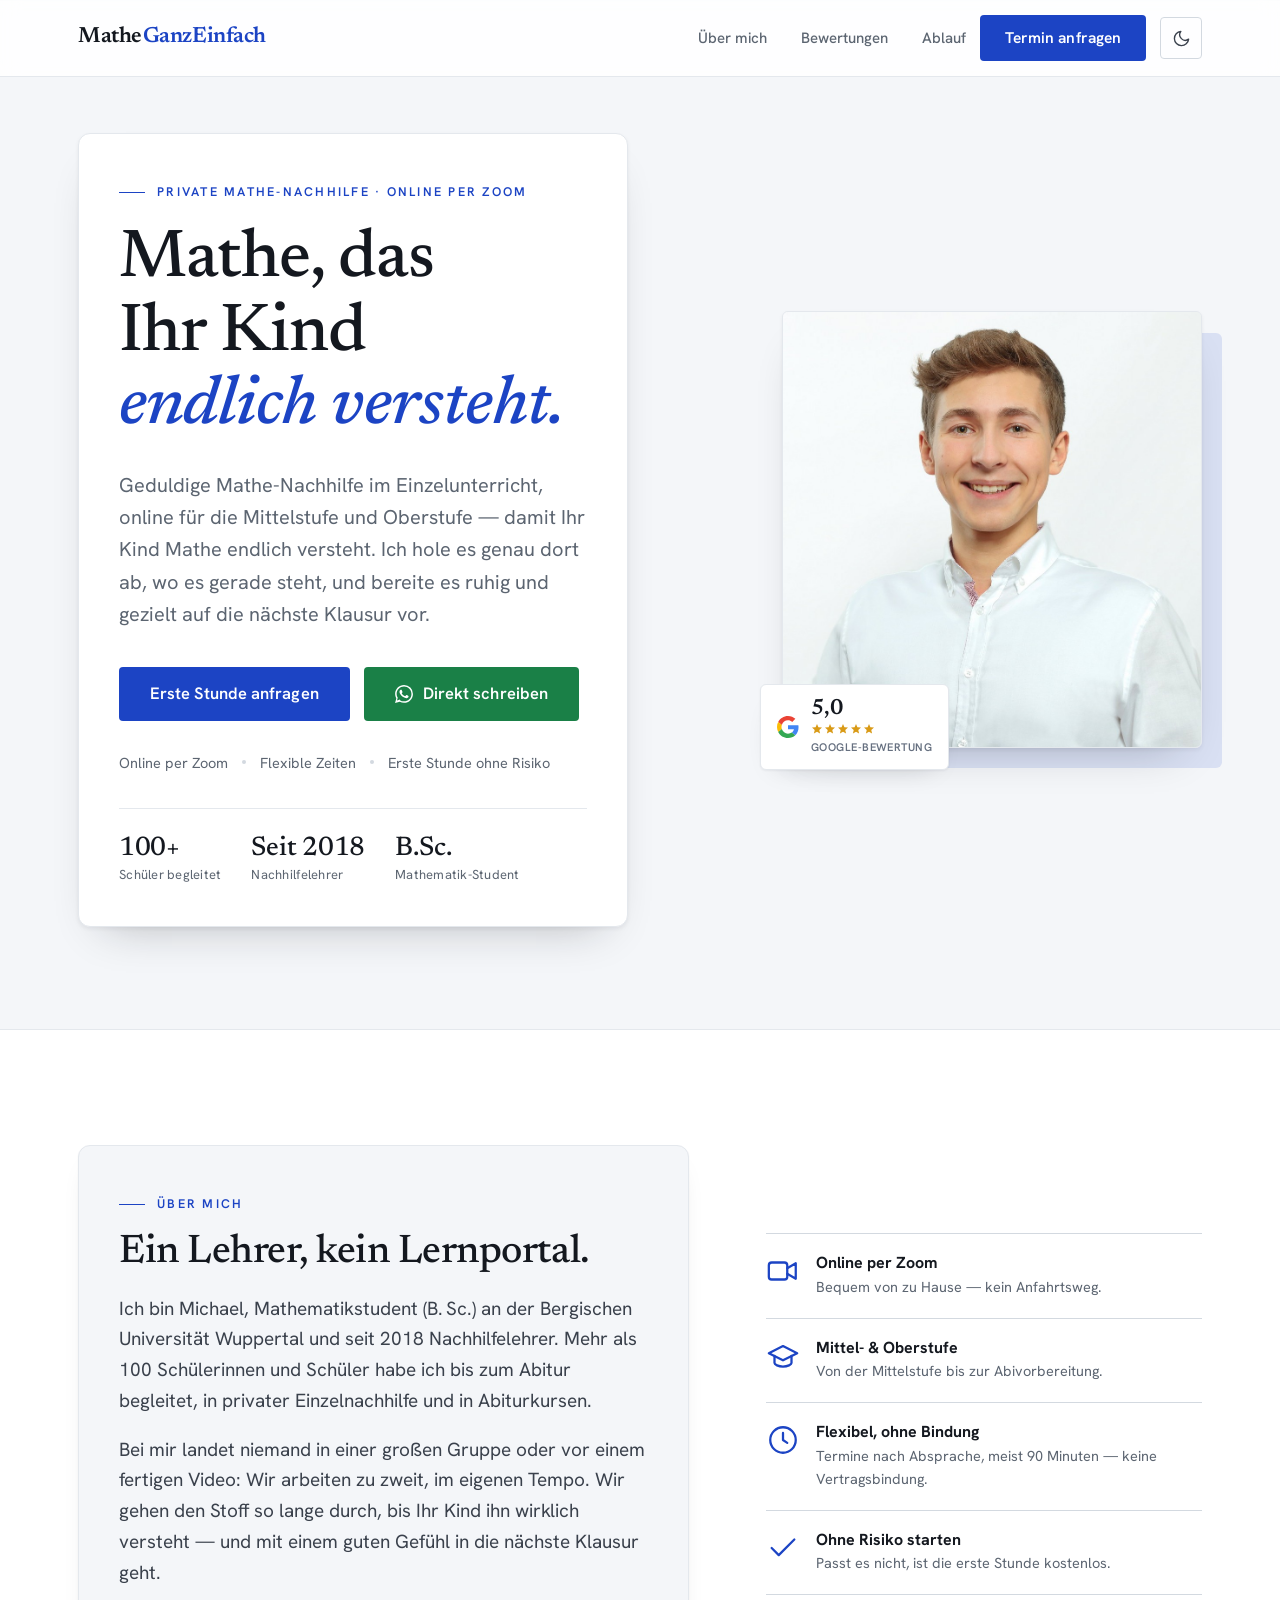
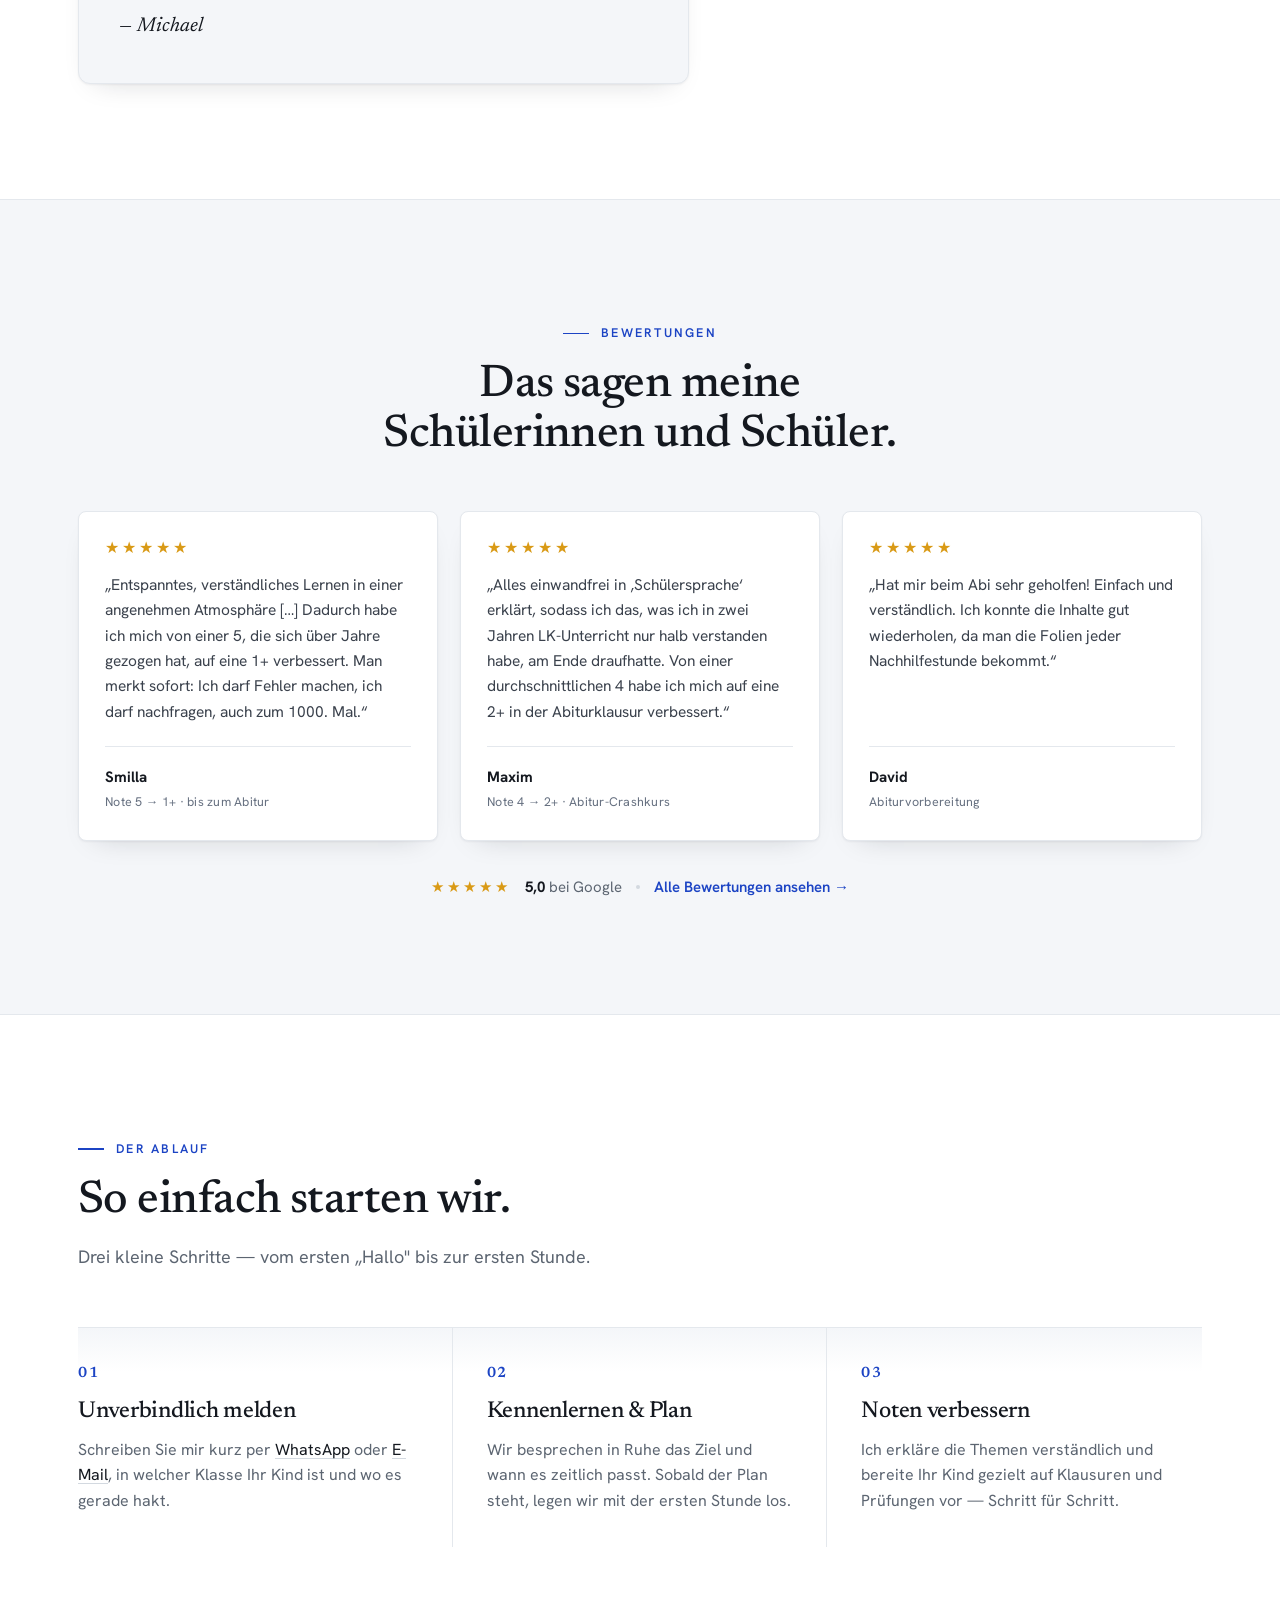
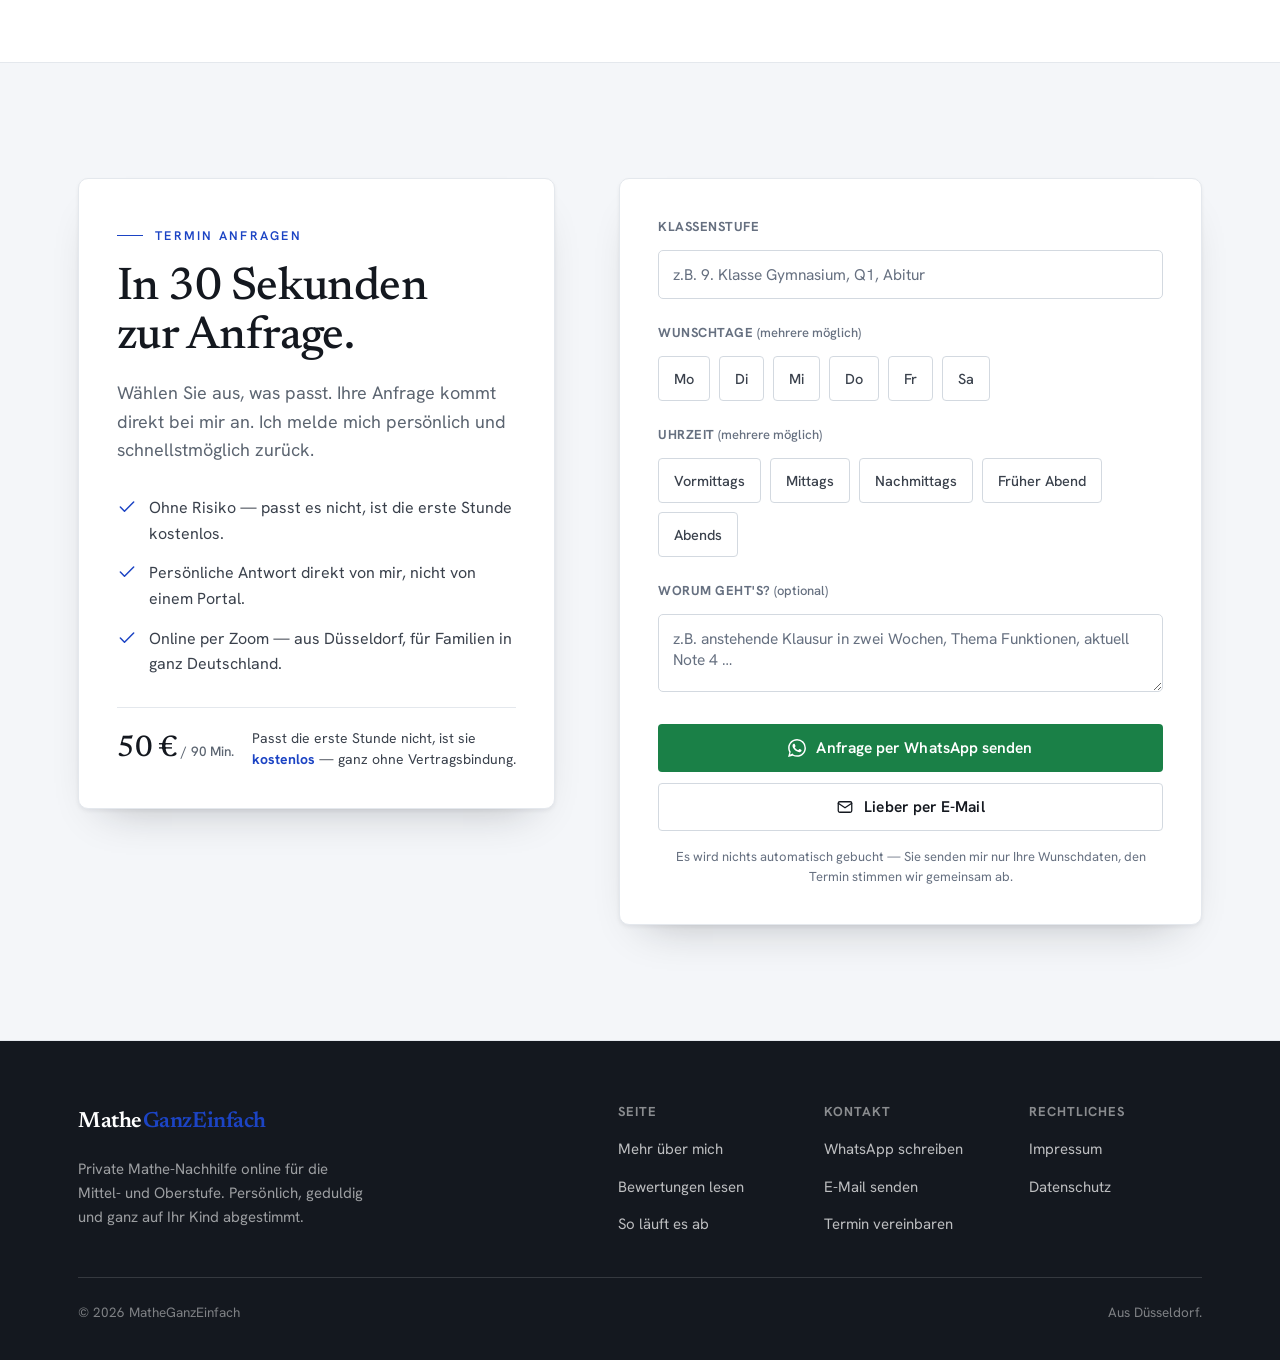
==== commit 4afb3cc7: "Refactor headings in footer and content sections for consistency; update color variables in styles" ====
--- a/index.html
+++ b/index.html
@@ -17,7 +17,7 @@
   <title>Private Mathe-Nachhilfe online | MatheGanzEinfach</title>
   <meta name="description" content="Private Mathe-Nachhilfe online für Mittel- und Oberstufe — geduldig, 1:1 per Zoom. 100+ Schüler begleitet, 5,0 bei Google. Erste Stunde ohne Risiko.">
   <link rel="canonical" href="https://matheganzeinfach.com/">
-  <link rel="icon" type="image/png" href="assets/logo.png">
+  <link rel="icon" type="image/png" sizes="64x64" href="assets/favicon-64.png">
   <link rel="apple-touch-icon" sizes="180x180" href="assets/apple-touch-icon.png">
   <meta name="theme-color" content="#ffffff" media="(prefers-color-scheme: light)">
   <meta name="theme-color" content="#0f1721" media="(prefers-color-scheme: dark)">
@@ -88,6 +88,8 @@
     </div>
   </nav>
 
+  <main>
+
   <!-- ============================ HERO ============================ -->
   <header class="hero section-surface" id="top" data-screen-label="Hero">
     <div class="wrap hero-grid">
@@ -123,7 +125,7 @@
         <div class="portrait-frame">
           <img src="assets/bild.JPG" alt="Michael, Mathe-Nachhilfelehrer" width="1169" height="1000" fetchpriority="high" decoding="async">
         </div>
-        <a class="gchip" href="#bewertungen" aria-label="Google-Bewertung 5,0 von 5">
+        <a class="gchip" href="#bewertungen" aria-label="5,0 Sterne – Google-Bewertung ansehen">
           <svg class="g-logo" viewBox="0 0 48 48" aria-hidden="true"><path fill="#EA4335" d="M24 9.5c3.54 0 6.71 1.22 9.21 3.6l6.85-6.85C35.9 2.38 30.47 0 24 0 14.62 0 6.51 5.38 2.56 13.22l7.98 6.19C12.43 13.72 17.74 9.5 24 9.5z"/><path fill="#4285F4" d="M46.98 24.55c0-1.57-.15-3.09-.38-4.55H24v9.02h12.94c-.58 2.96-2.26 5.48-4.78 7.18l7.73 6c4.51-4.18 7.09-10.36 7.09-17.65z"/><path fill="#FBBC05" d="M10.53 28.59c-.48-1.45-.76-2.99-.76-4.59s.27-3.14.76-4.59l-7.98-6.19C.92 16.46 0 20.12 0 24c0 3.88.92 7.54 2.56 10.78l7.97-6.19z"/><path fill="#34A853" d="M24 48c6.48 0 11.93-2.13 15.89-5.81l-7.73-6c-2.15 1.45-4.92 2.3-8.16 2.3-6.26 0-11.57-4.22-13.47-9.91l-7.98 6.19C6.51 42.62 14.62 48 24 48z"/></svg>
           <div>
             <div class="g-score">5,0</div>
@@ -165,19 +167,19 @@
       <div class="facts reveal d1">
         <div class="fact">
           <span class="fact-ic"><svg viewBox="0 0 24 24" fill="none" stroke="currentColor" stroke-width="1.6" stroke-linecap="round" stroke-linejoin="round"><rect x="2" y="6" width="13" height="12" rx="2"/><path d="m15 10 6-3.5v11L15 14"/></svg></span>
-          <div><h4>Online per Zoom</h4><p>Bequem von zu Hause — kein Anfahrtsweg.</p></div>
+          <div><h3>Online per Zoom</h3><p>Bequem von zu Hause — kein Anfahrtsweg.</p></div>
         </div>
         <div class="fact">
           <span class="fact-ic"><svg viewBox="0 0 24 24" fill="none" stroke="currentColor" stroke-width="1.6" stroke-linecap="round" stroke-linejoin="round"><path d="M22 10 12 5 2 10l10 5 10-5Z"/><path d="M6 12v5c0 1 2.7 2.5 6 2.5s6-1.5 6-2.5v-5"/></svg></span>
-          <div><h4>Mittel- &amp; Oberstufe</h4><p>Von der Mittelstufe bis zur Abivorbereitung.</p></div>
+          <div><h3>Mittel- &amp; Oberstufe</h3><p>Von der Mittelstufe bis zur Abivorbereitung.</p></div>
         </div>
         <div class="fact">
           <span class="fact-ic"><svg viewBox="0 0 24 24" fill="none" stroke="currentColor" stroke-width="1.6" stroke-linecap="round" stroke-linejoin="round"><circle cx="12" cy="12" r="9"/><path d="M12 7v5l3 2"/></svg></span>
-          <div><h4>Flexibel, ohne Bindung</h4><p>Termine nach Absprache, meist 90 Minuten — keine Vertragsbindung.</p></div>
+          <div><h3>Flexibel, ohne Bindung</h3><p>Termine nach Absprache, meist 90 Minuten — keine Vertragsbindung.</p></div>
         </div>
         <div class="fact">
           <span class="fact-ic"><svg viewBox="0 0 24 24" fill="none" stroke="currentColor" stroke-width="1.6" stroke-linecap="round" stroke-linejoin="round"><path d="M20 6 9 17l-5-5"/></svg></span>
-          <div><h4>Ohne Risiko starten</h4><p>Passt es nicht, ist die erste Stunde kostenlos.</p></div>
+          <div><h3>Ohne Risiko starten</h3><p>Passt es nicht, ist die erste Stunde kostenlos.</p></div>
         </div>
       </div>
     </div>
@@ -311,6 +313,8 @@
     </div>
   </section>
 
+  </main>
+
   <!-- ============================ FOOTER ============================ -->
   <footer class="footer" data-screen-label="Footer">
     <div class="wrap">
@@ -321,7 +325,7 @@
         </div>
         <div class="footer-cols">
           <div>
-            <h4>Seite</h4>
+            <h3>Seite</h3>
             <ul class="footer-links">
               <li><a href="#ueber">Mehr über mich</a></li>
               <li><a href="#bewertungen">Bewertungen lesen</a></li>
@@ -329,7 +333,7 @@
             </ul>
           </div>
           <div>
-            <h4>Kontakt</h4>
+            <h3>Kontakt</h3>
             <ul class="footer-links">
               <li><a href="https://wa.me/4917661516445" target="_blank" rel="noopener">WhatsApp schreiben</a></li>
               <li><a href="#" onclick="openEmailModal();return false;">E-Mail senden</a></li>
@@ -337,7 +341,7 @@
             </ul>
           </div>
           <div>
-            <h4>Rechtliches</h4>
+            <h3>Rechtliches</h3>
             <ul class="footer-links">
               <li><a href="impressum.html">Impressum</a></li>
               <li><a href="datenschutz.html">Datenschutz</a></li>
--- a/styles.css
+++ b/styles.css
@@ -15,14 +15,14 @@
   --ink: #14181f;
   --ink-2: #3a414c;
   --muted: #5c6571;
-  --faint: #8d96a1;
+  --faint: #667080;
   --line: #e4e8ed;
   --line-strong: #d3d9e0;
   --accent: #1c44c4;
   --accent-deep: color-mix(in srgb, var(--accent) 80%, #000);
   --accent-tint: color-mix(in srgb, var(--accent) 11%, var(--paper));
   --on-accent: #ffffff;
-  --wa: #1d8a4c;
+  --wa: #1a8047;
   --wa-deep: #186f3e;
   --star: #d99a16;
   --shadow: 0 1px 2px rgba(20,24,31,.05), 0 12px 28px -18px rgba(20,24,31,.22);
@@ -37,15 +37,15 @@
   --ink: #f0f3f8;
   --ink-2: #d7dce2;
   --muted: #9bacbb;
-  --faint: #6f8294;
+  --faint: #8296a9;
   --line: #243340;
   --line-strong: #31424f;
   --accent: #87a3f2;
   --accent-deep: color-mix(in srgb, var(--accent) 82%, #000);
   --accent-tint: color-mix(in srgb, var(--accent) 15%, transparent);
   --on-accent: #0e1626;
-  --wa: #28a85b;
-  --wa-deep: #1f8c4a;
+  --wa: #1e8746;
+  --wa-deep: #1a7440;
   --star: #e6b94e;
   --shadow: 0 1px 2px rgba(0,0,0,.4), 0 18px 40px -22px rgba(0,0,0,.8);
   --shadow-lift: 0 2px 6px rgba(0,0,0,.45), 0 30px 60px -28px rgba(0,0,0,.85);
@@ -462,7 +462,7 @@
   color: var(--accent);
 }
 .fact-ic svg { width: 100%; height: 100%; }
-.fact h4 { font-family: var(--font-body); font-size: 16px; font-weight: 700; color: var(--ink); letter-spacing: 0; }
+.fact h3 { font-family: var(--font-body); font-size: 16px; font-weight: 700; color: var(--ink); letter-spacing: 0; }
 .fact p { font-size: 14.5px; color: var(--muted); margin-top: 3px; }
 @media (max-width: 760px) { .about-grid { grid-template-columns: 1fr; } }
 
@@ -751,7 +751,7 @@
 html[data-theme="hell"] .footer .brand, :root .footer .brand { color: #fff; }
 .footer .brand span { color: var(--accent); }
 .footer-blurb { font-size: 15px; margin-top: 16px; max-width: 36ch; line-height: 1.6; color: color-mix(in srgb, var(--paper) 58%, var(--ink)); }
-.footer h4 { font-family: var(--font-body); font-size: 13px; text-transform: uppercase; letter-spacing: .08em; color: color-mix(in srgb, var(--paper) 50%, var(--ink)); font-weight: 700; }
+.footer h3 { font-family: var(--font-body); font-size: 13px; text-transform: uppercase; letter-spacing: .08em; color: color-mix(in srgb, var(--paper) 50%, var(--ink)); font-weight: 700; }
 .footer-links { list-style: none; padding: 0; margin: 16px 0 0; display: grid; gap: 10px; }
 .footer-links a { color: color-mix(in srgb, var(--paper) 72%, var(--ink)); text-decoration: none; font-size: 15px; }
 .footer-links a:hover { color: #fff; }
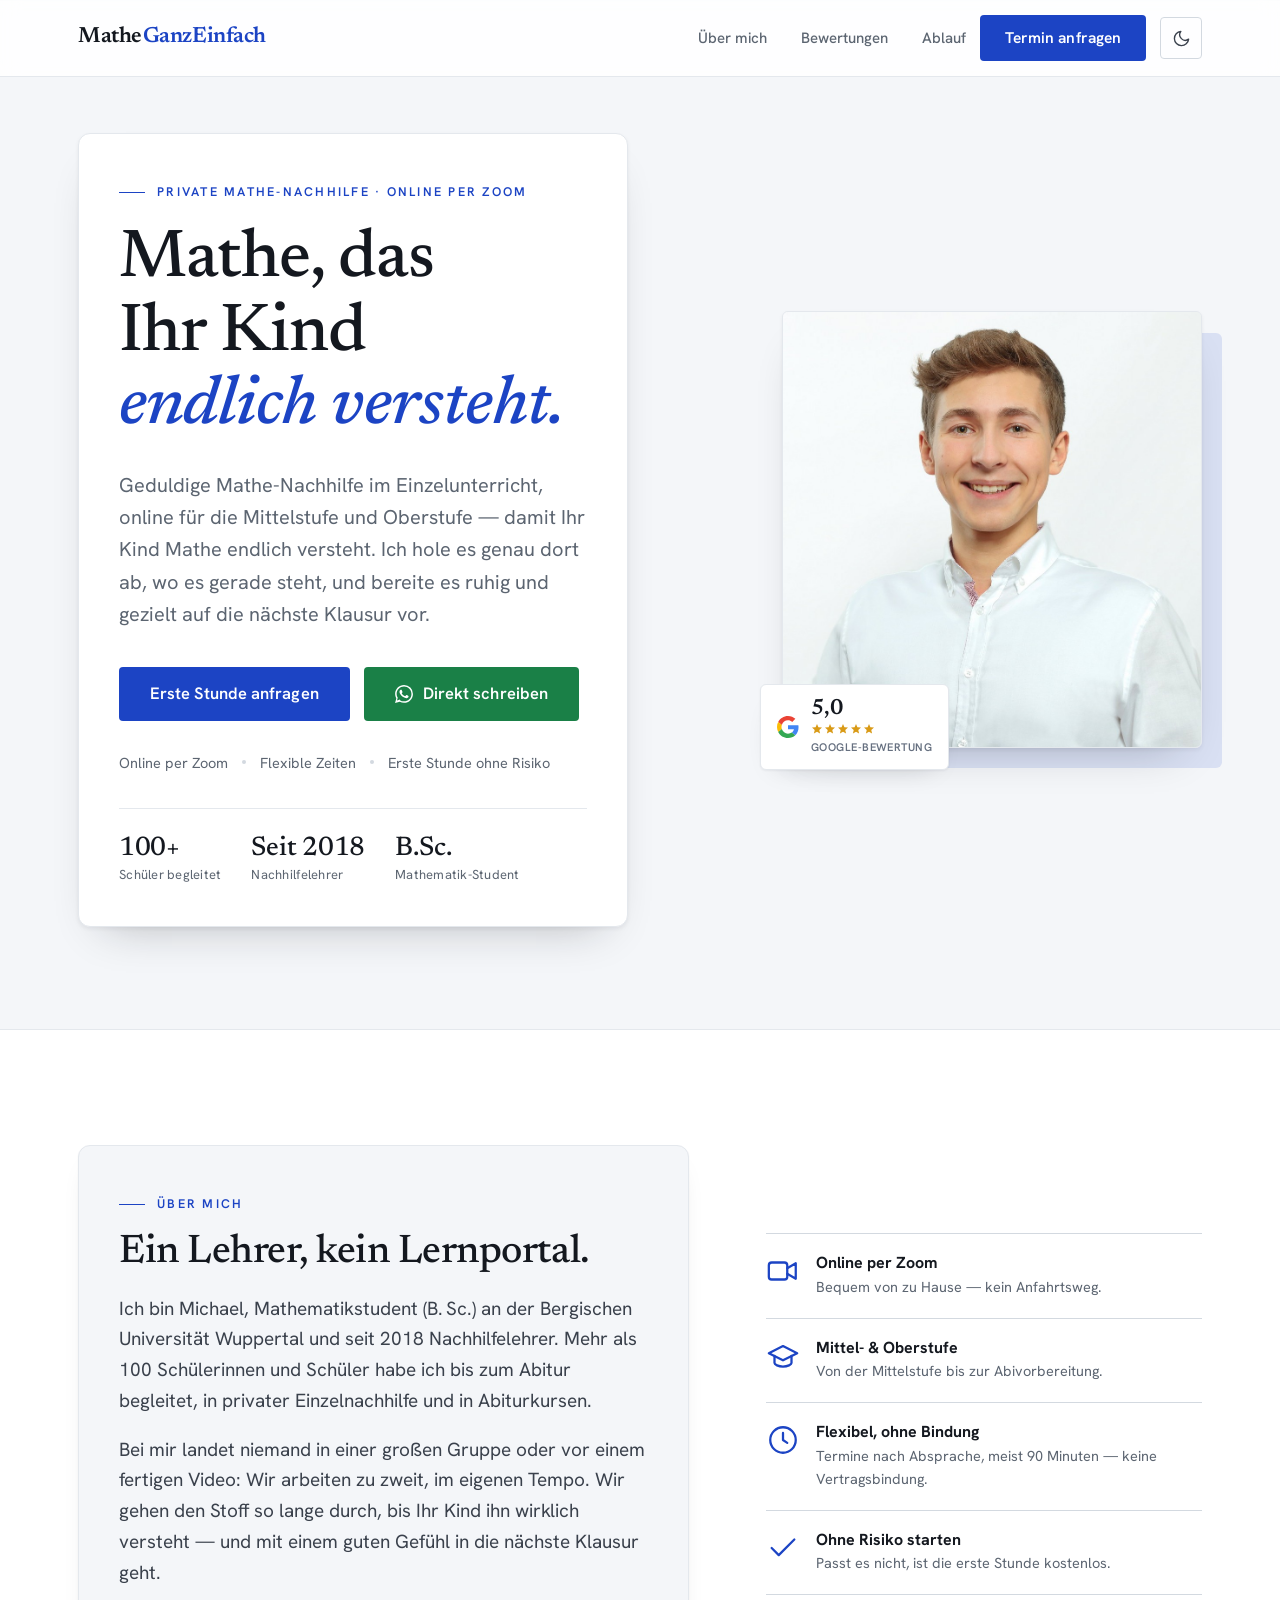
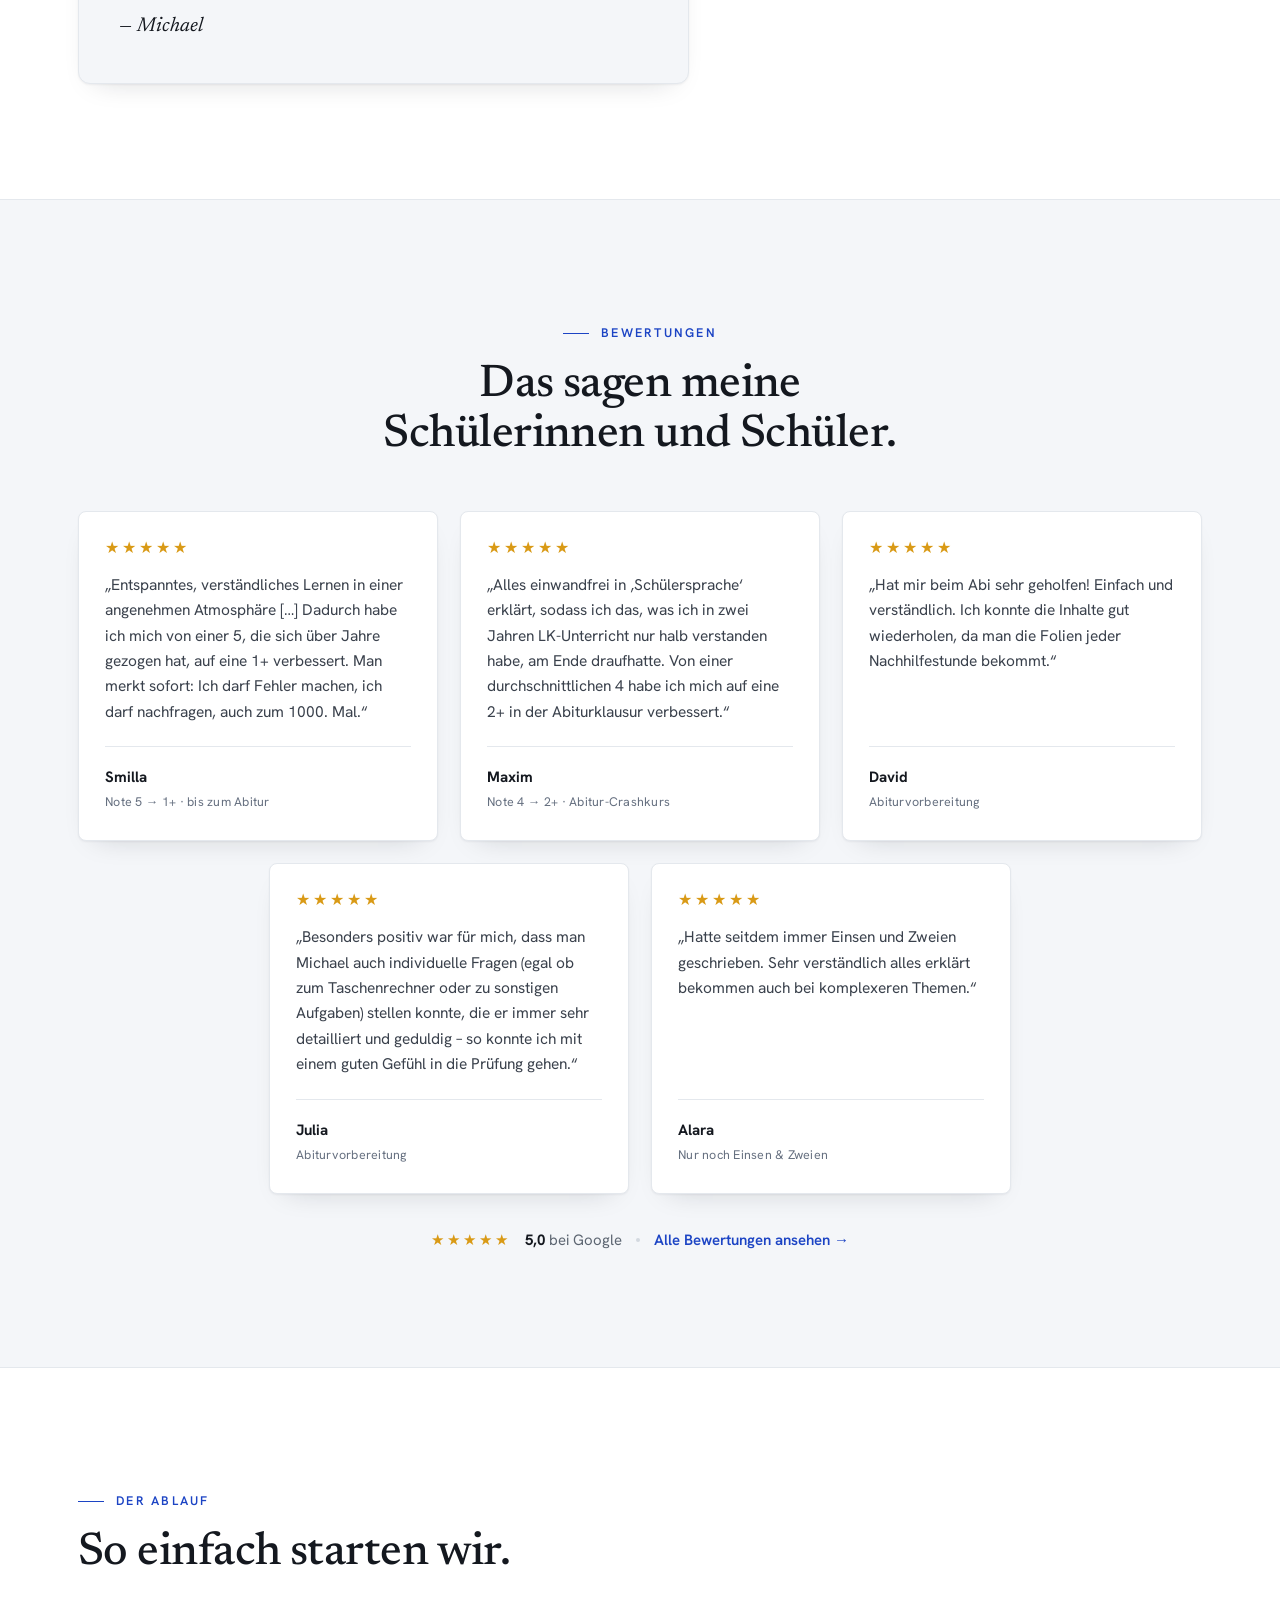
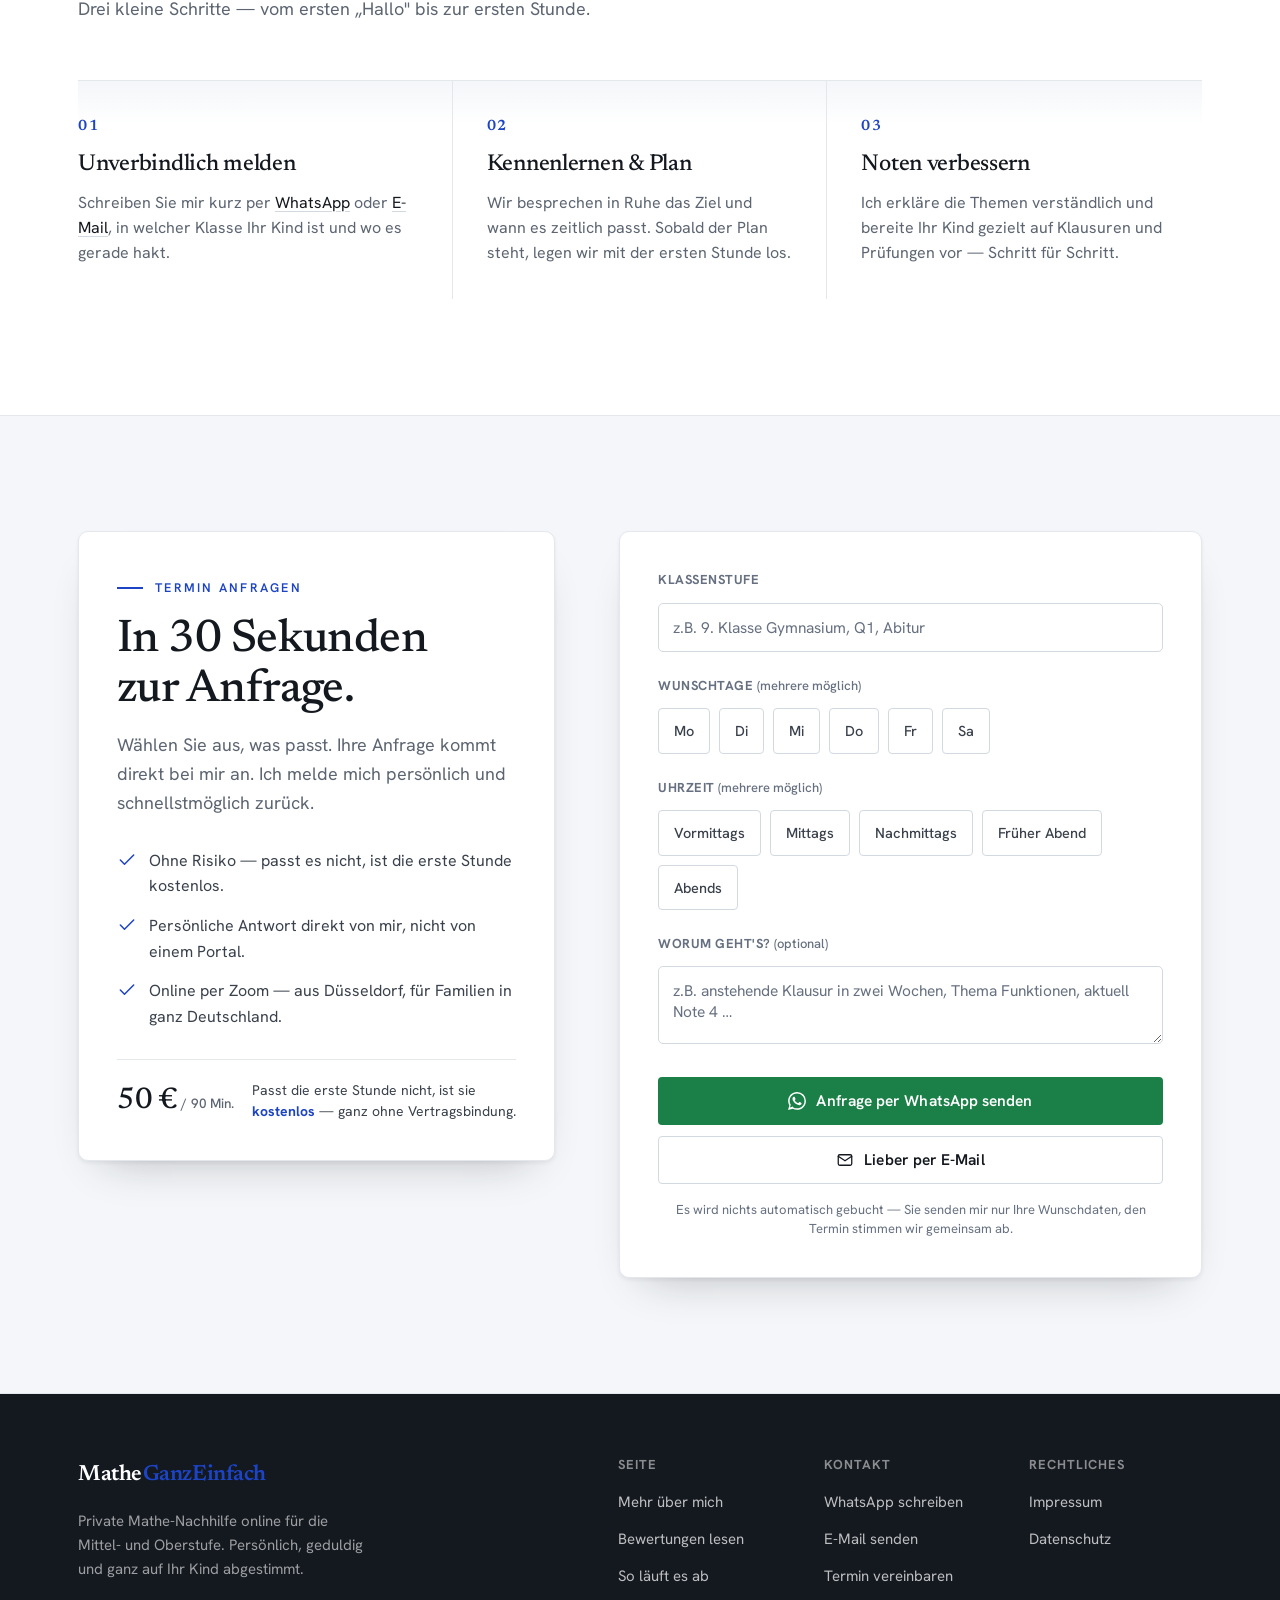
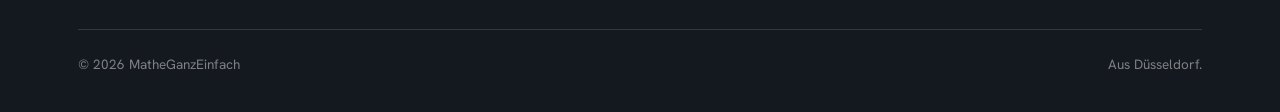
==== commit 4415b731: "Add testimonials section with new reviews and adjust grid layout for better presentation" ====
--- a/index.html
+++ b/index.html
@@ -208,6 +208,16 @@
           <blockquote>„Hat mir beim Abi sehr geholfen! Einfach und verständlich. Ich konnte die Inhalte gut wiederholen, da man die Folien jeder Nachhilfestunde bekommt.“</blockquote>
           <div class="t-foot"><span class="t-name">David</span><span class="t-detail">Abiturvorbereitung</span></div>
         </article>
+        <article class="tcard">
+          <span class="t-stars" aria-label="5 von 5 Sternen">★★★★★</span>
+          <blockquote>„Besonders positiv war für mich, dass man Michael auch individuelle Fragen (egal ob zum Taschenrechner oder zu sonstigen Aufgaben) stellen konnte, die er immer sehr detailliert und geduldig – so konnte ich mit einem guten Gefühl in die Prüfung gehen.“</blockquote>
+          <div class="t-foot"><span class="t-name">Julia</span><span class="t-detail">Abiturvorbereitung</span></div>
+        </article>
+        <article class="tcard">
+          <span class="t-stars" aria-label="5 von 5 Sternen">★★★★★</span>
+          <blockquote>„Hatte seitdem immer Einsen und Zweien geschrieben. Sehr verständlich alles erklärt bekommen auch bei komplexeren Themen.“</blockquote>
+          <div class="t-foot"><span class="t-name">Alara</span><span class="t-detail">Nur noch Einsen &amp; Zweien</span></div>
+        </article>
       </div>
       <div class="reviews-cta">
         <span class="rstars" aria-hidden="true">★★★★★</span>
--- a/styles.css
+++ b/styles.css
@@ -517,9 +517,12 @@
 .testimonials {
   margin-top: 50px;
   display: grid;
-  grid-template-columns: repeat(3, 1fr);
+  grid-template-columns: repeat(6, 1fr);
   gap: 22px;
 }
+.testimonials .tcard { grid-column: span 2; }
+/* 5 Karten: die letzten beiden mittig in der zweiten Reihe */
+.testimonials .tcard:nth-child(4) { grid-column: 2 / span 2; }
 .tcard {
   background: var(--paper);
   border: 1px solid var(--line);
@@ -548,7 +551,11 @@
 }
 .tcard .t-name { font-weight: 700; color: var(--ink); font-size: 15px; }
 .tcard .t-detail { font-size: 12.5px; color: var(--faint); letter-spacing: .02em; }
-@media (max-width: 880px) { .testimonials { grid-template-columns: 1fr; } }
+@media (max-width: 880px) {
+  .testimonials { grid-template-columns: 1fr; }
+  .testimonials .tcard,
+  .testimonials .tcard:nth-child(4) { grid-column: auto; }
+}
 
 .reviews-cta {
   margin-top: 34px;
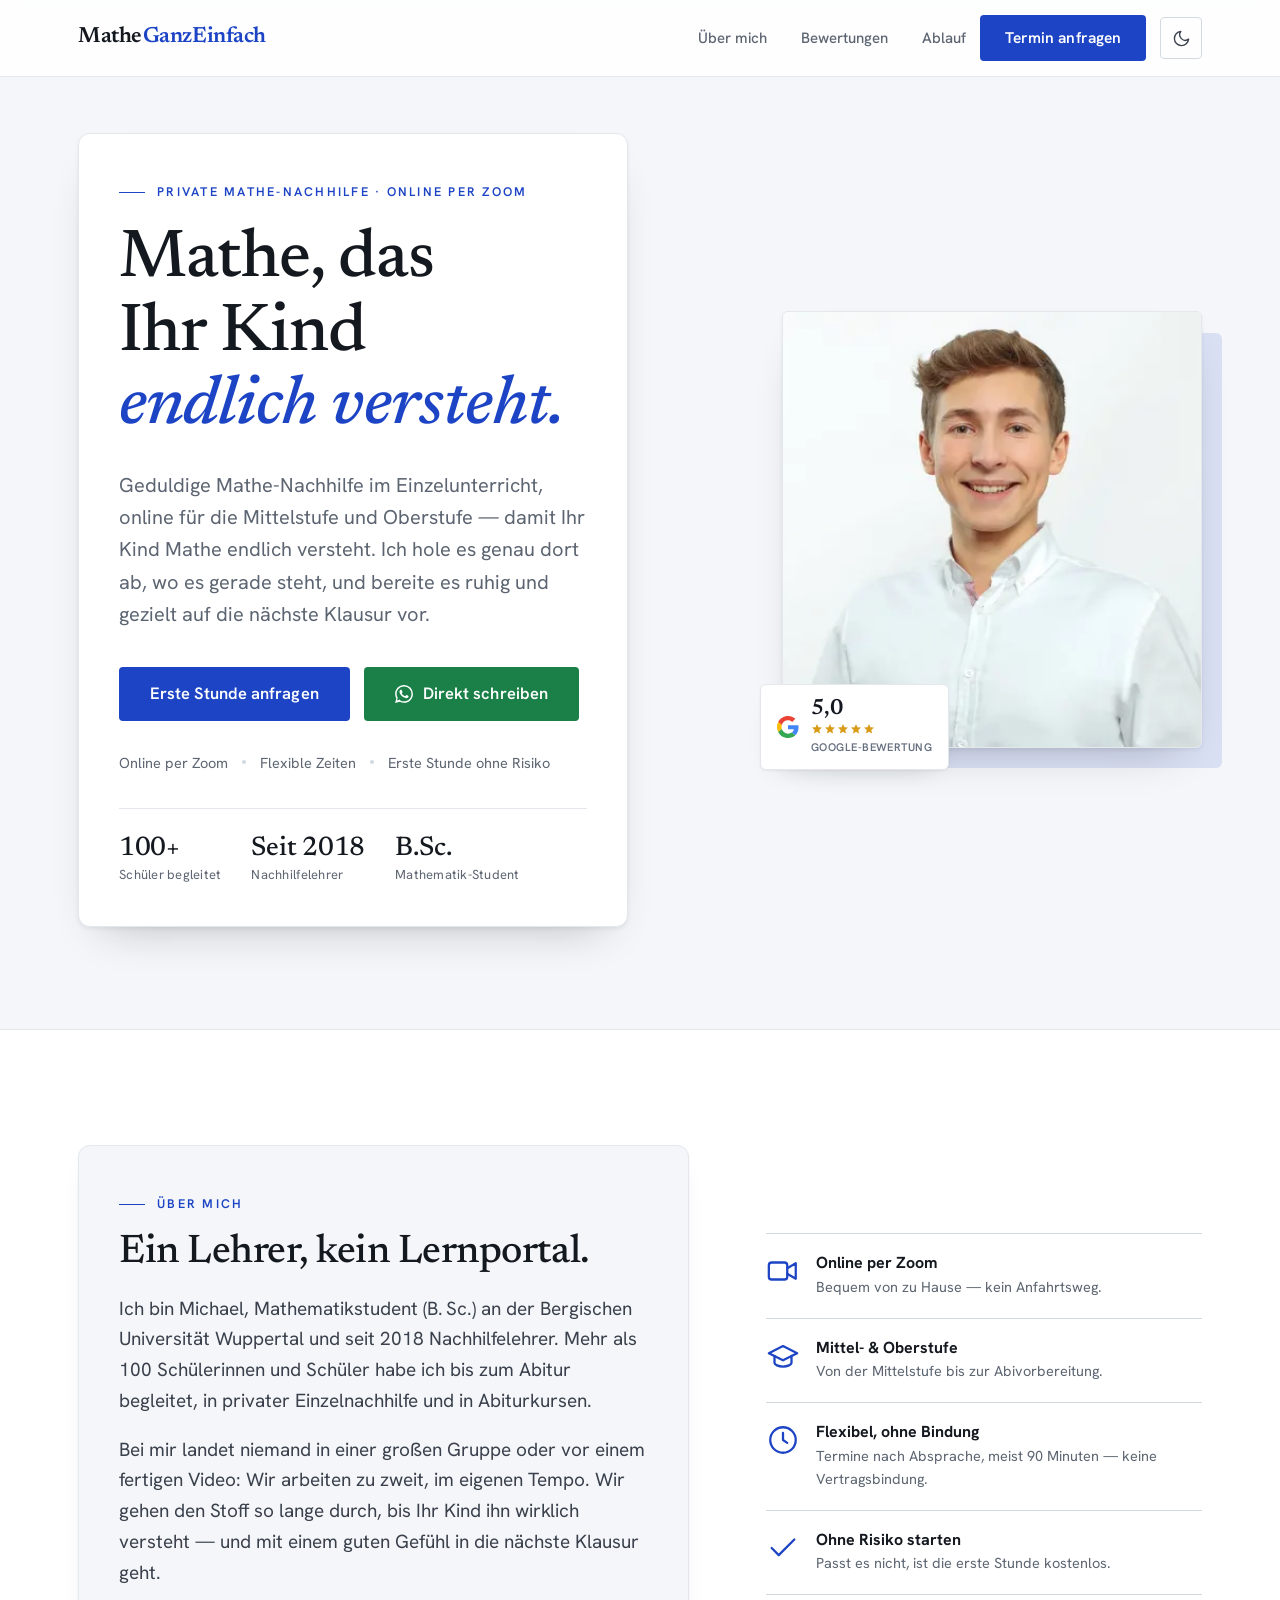
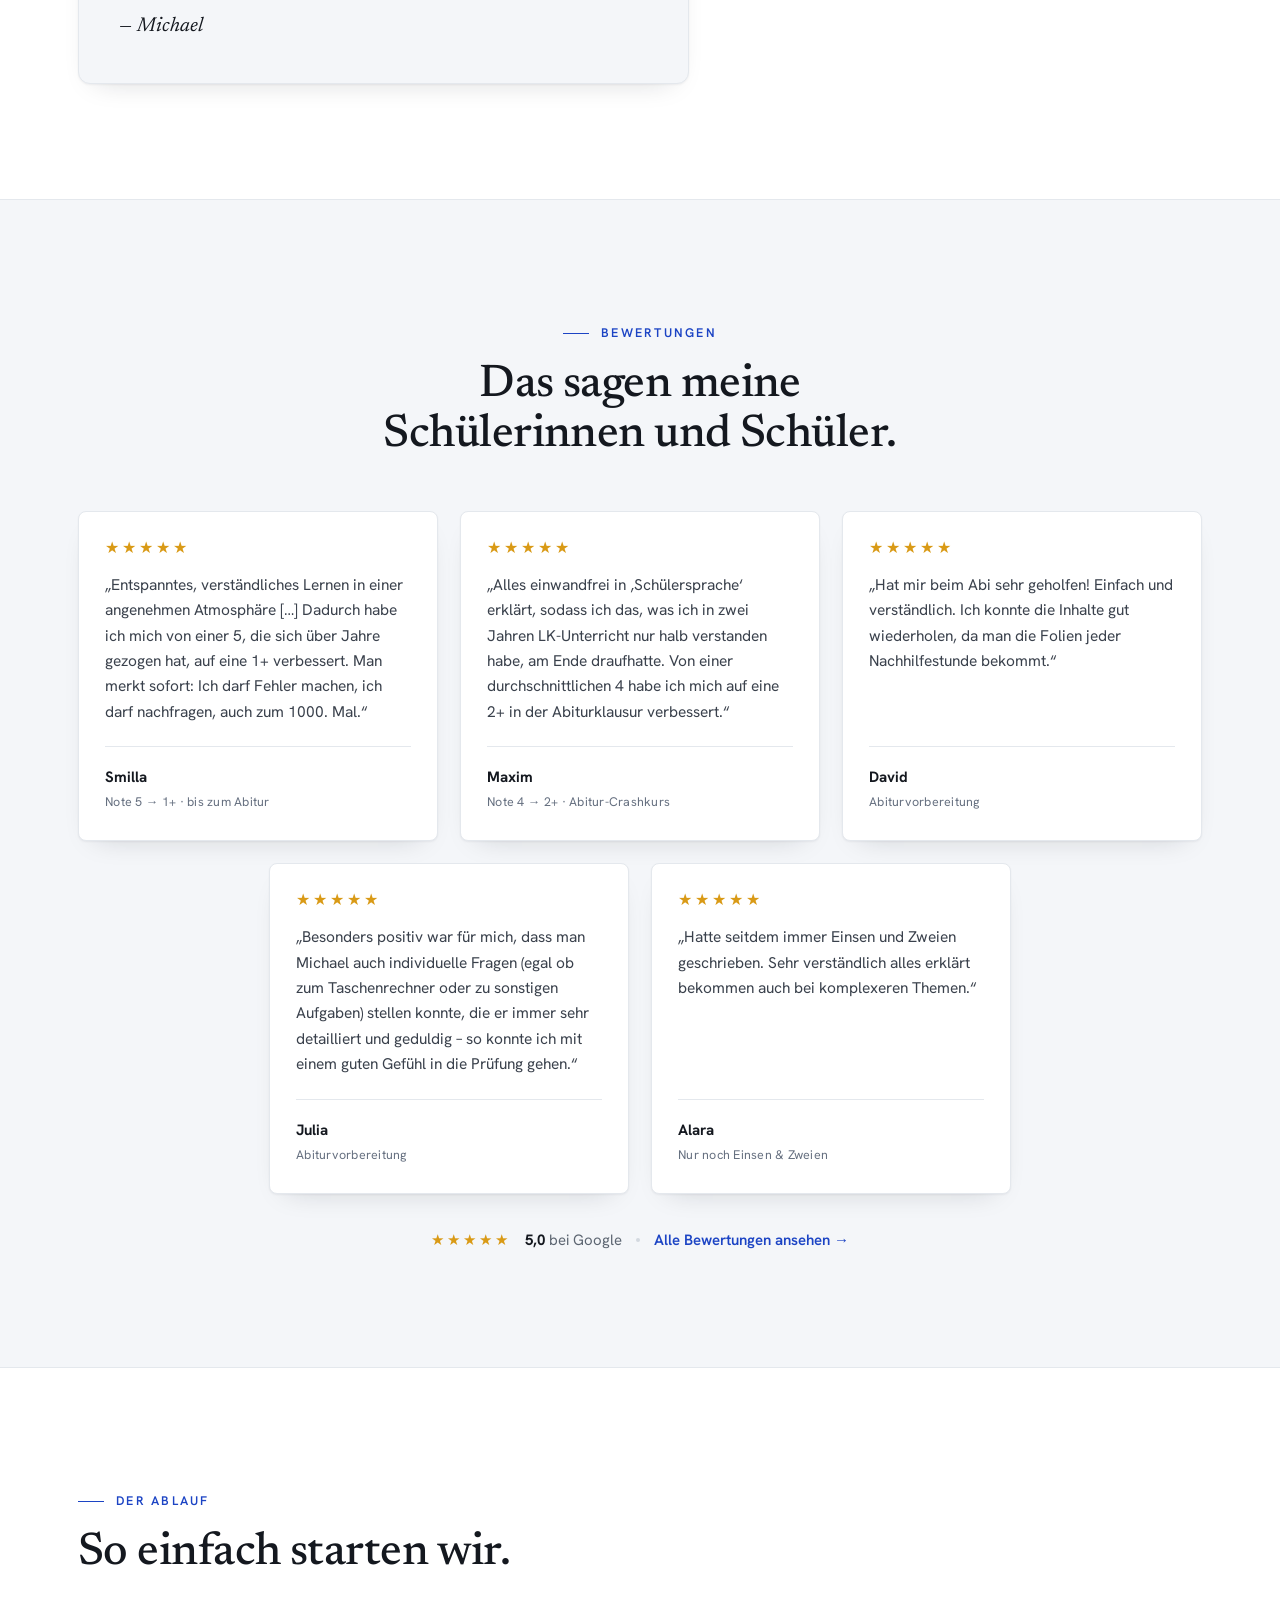
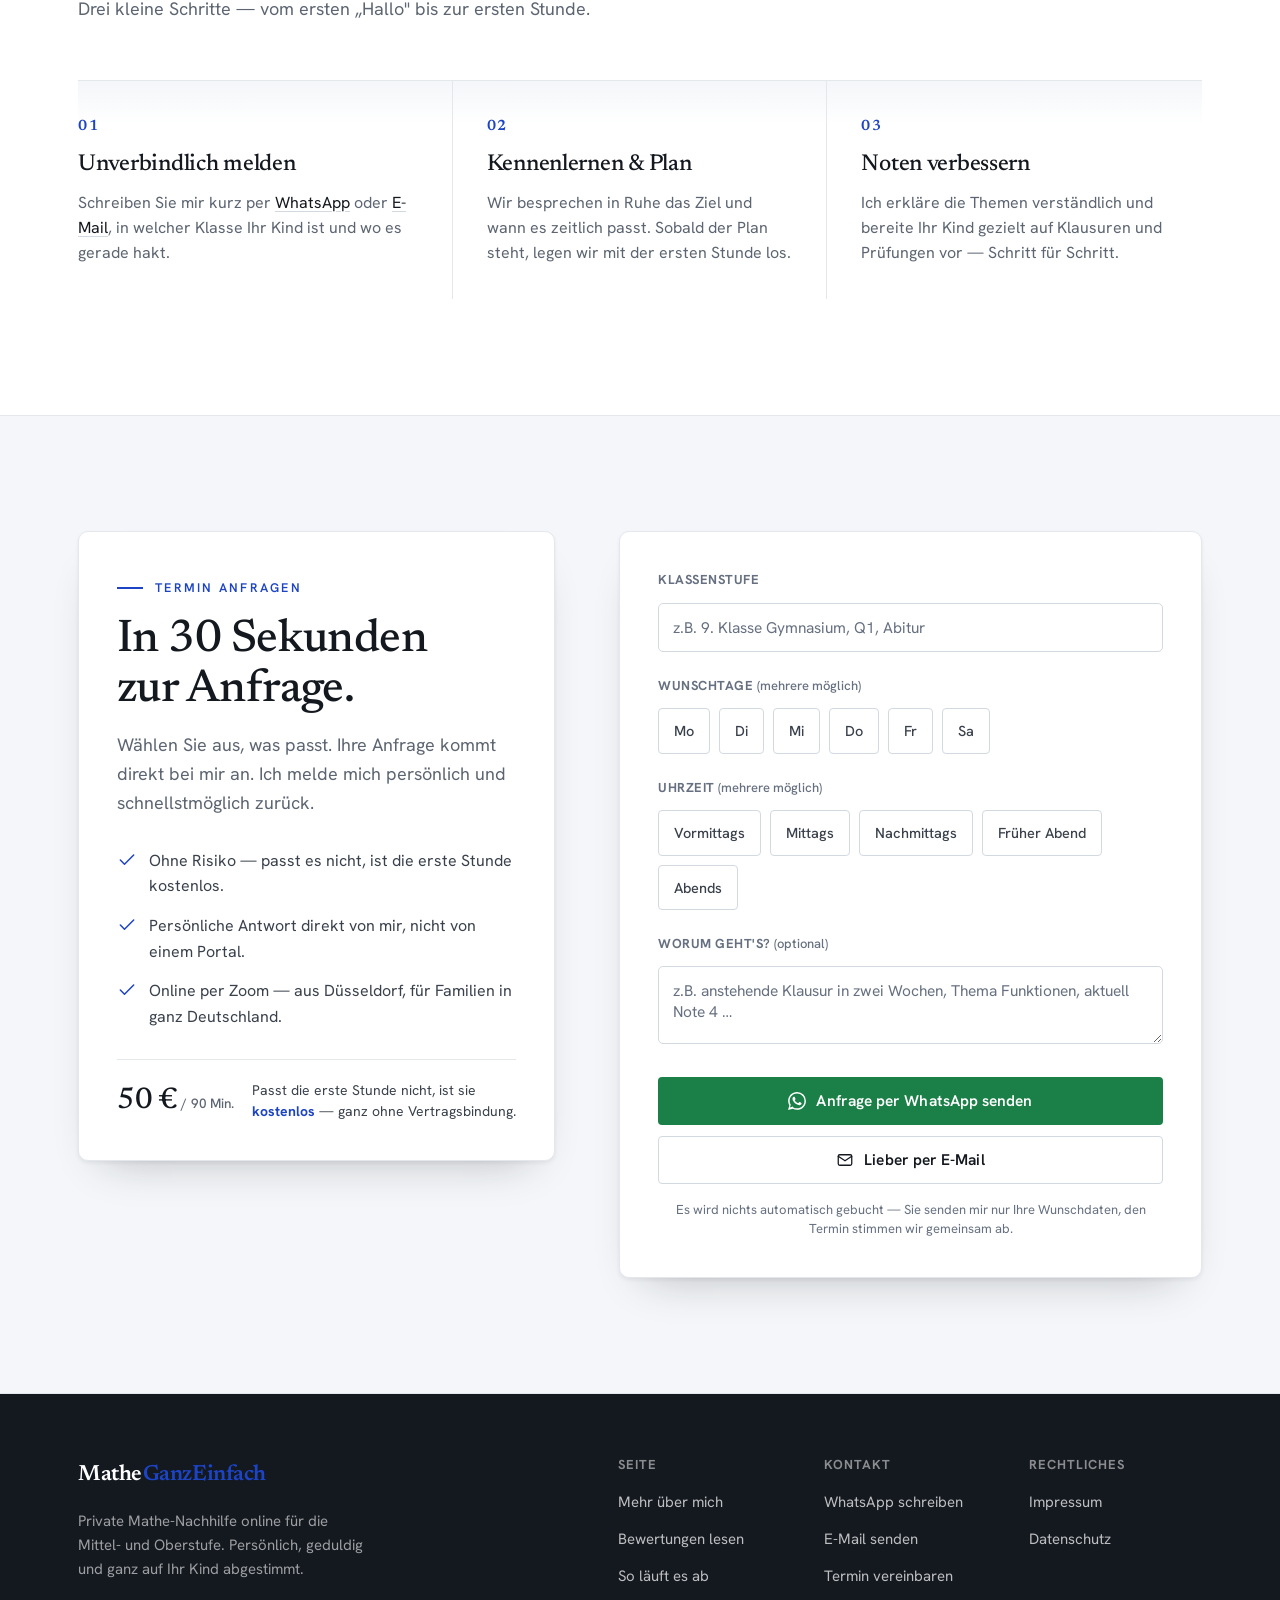
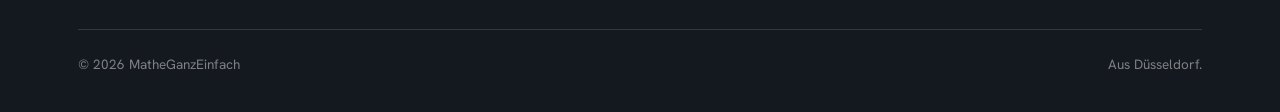
==== commit ed929eba: "Optimize PageSpeed: inline CSS, responsive WebP hero image, scroll guard - Inline fonts.css + styles" ====
--- a/index.html
+++ b/index.html
@@ -58,8 +58,1057 @@
   }
   </script>
 
-  <link rel="stylesheet" href="fonts.css">
-  <link rel="stylesheet" href="styles.css">
+  <!-- INLINE-CSS:START — Inline-Kopie von fonts.css + styles.css, damit kein Request das
+       erste Rendern blockiert. Nach CSS-Änderungen: `node tools/sync-css.mjs` ausführen. -->
+  <style>
+/* Selbst gehostete Schriften (DSGVO) — keine Anfragen an Google.
+   Newsreader (Headlines) + Hanken Grotesk (Fließtext). Subsets: latin, latin-ext.
+   index.html trägt eine Inline-Kopie dieser Datei — nach
+   Änderungen `node tools/sync-css.mjs` ausführen. */
+
+@font-face {
+  font-family: 'Hanken Grotesk';
+  font-style: normal;
+  font-weight: 400;
+  font-display: swap;
+  src: url('fonts/hanken-grotesk-400-latin-ext.woff2') format('woff2');
+  unicode-range: U+0100-02BA, U+02BD-02C5, U+02C7-02CC, U+02CE-02D7, U+02DD-02FF, U+0304, U+0308, U+0329, U+1D00-1DBF, U+1E00-1E9F, U+1EF2-1EFF, U+2020, U+20A0-20AB, U+20AD-20C0, U+2113, U+2C60-2C7F, U+A720-A7FF;
+}
+@font-face {
+  font-family: 'Hanken Grotesk';
+  font-style: normal;
+  font-weight: 400;
+  font-display: swap;
+  src: url('fonts/hanken-grotesk-400-latin.woff2') format('woff2');
+  unicode-range: U+0000-00FF, U+0131, U+0152-0153, U+02BB-02BC, U+02C6, U+02DA, U+02DC, U+0304, U+0308, U+0329, U+2000-206F, U+20AC, U+2122, U+2191, U+2193, U+2212, U+2215, U+FEFF, U+FFFD;
+}
+@font-face {
+  font-family: 'Hanken Grotesk';
+  font-style: normal;
+  font-weight: 500;
+  font-display: swap;
+  src: url('fonts/hanken-grotesk-500-latin-ext.woff2') format('woff2');
+  unicode-range: U+0100-02BA, U+02BD-02C5, U+02C7-02CC, U+02CE-02D7, U+02DD-02FF, U+0304, U+0308, U+0329, U+1D00-1DBF, U+1E00-1E9F, U+1EF2-1EFF, U+2020, U+20A0-20AB, U+20AD-20C0, U+2113, U+2C60-2C7F, U+A720-A7FF;
+}
+@font-face {
+  font-family: 'Hanken Grotesk';
+  font-style: normal;
+  font-weight: 500;
+  font-display: swap;
+  src: url('fonts/hanken-grotesk-500-latin.woff2') format('woff2');
+  unicode-range: U+0000-00FF, U+0131, U+0152-0153, U+02BB-02BC, U+02C6, U+02DA, U+02DC, U+0304, U+0308, U+0329, U+2000-206F, U+20AC, U+2122, U+2191, U+2193, U+2212, U+2215, U+FEFF, U+FFFD;
+}
+@font-face {
+  font-family: 'Hanken Grotesk';
+  font-style: normal;
+  font-weight: 600;
+  font-display: swap;
+  src: url('fonts/hanken-grotesk-600-latin-ext.woff2') format('woff2');
+  unicode-range: U+0100-02BA, U+02BD-02C5, U+02C7-02CC, U+02CE-02D7, U+02DD-02FF, U+0304, U+0308, U+0329, U+1D00-1DBF, U+1E00-1E9F, U+1EF2-1EFF, U+2020, U+20A0-20AB, U+20AD-20C0, U+2113, U+2C60-2C7F, U+A720-A7FF;
+}
+@font-face {
+  font-family: 'Hanken Grotesk';
+  font-style: normal;
+  font-weight: 600;
+  font-display: swap;
+  src: url('fonts/hanken-grotesk-600-latin.woff2') format('woff2');
+  unicode-range: U+0000-00FF, U+0131, U+0152-0153, U+02BB-02BC, U+02C6, U+02DA, U+02DC, U+0304, U+0308, U+0329, U+2000-206F, U+20AC, U+2122, U+2191, U+2193, U+2212, U+2215, U+FEFF, U+FFFD;
+}
+@font-face {
+  font-family: 'Hanken Grotesk';
+  font-style: normal;
+  font-weight: 700;
+  font-display: swap;
+  src: url('fonts/hanken-grotesk-700-latin-ext.woff2') format('woff2');
+  unicode-range: U+0100-02BA, U+02BD-02C5, U+02C7-02CC, U+02CE-02D7, U+02DD-02FF, U+0304, U+0308, U+0329, U+1D00-1DBF, U+1E00-1E9F, U+1EF2-1EFF, U+2020, U+20A0-20AB, U+20AD-20C0, U+2113, U+2C60-2C7F, U+A720-A7FF;
+}
+@font-face {
+  font-family: 'Hanken Grotesk';
+  font-style: normal;
+  font-weight: 700;
+  font-display: swap;
+  src: url('fonts/hanken-grotesk-700-latin.woff2') format('woff2');
+  unicode-range: U+0000-00FF, U+0131, U+0152-0153, U+02BB-02BC, U+02C6, U+02DA, U+02DC, U+0304, U+0308, U+0329, U+2000-206F, U+20AC, U+2122, U+2191, U+2193, U+2212, U+2215, U+FEFF, U+FFFD;
+}
+@font-face {
+  font-family: 'Newsreader';
+  font-style: italic;
+  font-weight: 400;
+  font-display: swap;
+  src: url('fonts/newsreader-400-italic-latin-ext.woff2') format('woff2');
+  unicode-range: U+0100-02BA, U+02BD-02C5, U+02C7-02CC, U+02CE-02D7, U+02DD-02FF, U+0304, U+0308, U+0329, U+1D00-1DBF, U+1E00-1E9F, U+1EF2-1EFF, U+2020, U+20A0-20AB, U+20AD-20C0, U+2113, U+2C60-2C7F, U+A720-A7FF;
+}
+@font-face {
+  font-family: 'Newsreader';
+  font-style: italic;
+  font-weight: 400;
+  font-display: swap;
+  src: url('fonts/newsreader-400-italic-latin.woff2') format('woff2');
+  unicode-range: U+0000-00FF, U+0131, U+0152-0153, U+02BB-02BC, U+02C6, U+02DA, U+02DC, U+0304, U+0308, U+0329, U+2000-206F, U+20AC, U+2122, U+2191, U+2193, U+2212, U+2215, U+FEFF, U+FFFD;
+}
+@font-face {
+  font-family: 'Newsreader';
+  font-style: italic;
+  font-weight: 500;
+  font-display: swap;
+  src: url('fonts/newsreader-500-italic-latin-ext.woff2') format('woff2');
+  unicode-range: U+0100-02BA, U+02BD-02C5, U+02C7-02CC, U+02CE-02D7, U+02DD-02FF, U+0304, U+0308, U+0329, U+1D00-1DBF, U+1E00-1E9F, U+1EF2-1EFF, U+2020, U+20A0-20AB, U+20AD-20C0, U+2113, U+2C60-2C7F, U+A720-A7FF;
+}
+@font-face {
+  font-family: 'Newsreader';
+  font-style: italic;
+  font-weight: 500;
+  font-display: swap;
+  src: url('fonts/newsreader-500-italic-latin.woff2') format('woff2');
+  unicode-range: U+0000-00FF, U+0131, U+0152-0153, U+02BB-02BC, U+02C6, U+02DA, U+02DC, U+0304, U+0308, U+0329, U+2000-206F, U+20AC, U+2122, U+2191, U+2193, U+2212, U+2215, U+FEFF, U+FFFD;
+}
+@font-face {
+  font-family: 'Newsreader';
+  font-style: normal;
+  font-weight: 400;
+  font-display: swap;
+  src: url('fonts/newsreader-400-latin-ext.woff2') format('woff2');
+  unicode-range: U+0100-02BA, U+02BD-02C5, U+02C7-02CC, U+02CE-02D7, U+02DD-02FF, U+0304, U+0308, U+0329, U+1D00-1DBF, U+1E00-1E9F, U+1EF2-1EFF, U+2020, U+20A0-20AB, U+20AD-20C0, U+2113, U+2C60-2C7F, U+A720-A7FF;
+}
+@font-face {
+  font-family: 'Newsreader';
+  font-style: normal;
+  font-weight: 400;
+  font-display: swap;
+  src: url('fonts/newsreader-400-latin.woff2') format('woff2');
+  unicode-range: U+0000-00FF, U+0131, U+0152-0153, U+02BB-02BC, U+02C6, U+02DA, U+02DC, U+0304, U+0308, U+0329, U+2000-206F, U+20AC, U+2122, U+2191, U+2193, U+2212, U+2215, U+FEFF, U+FFFD;
+}
+@font-face {
+  font-family: 'Newsreader';
+  font-style: normal;
+  font-weight: 500;
+  font-display: swap;
+  src: url('fonts/newsreader-500-latin-ext.woff2') format('woff2');
+  unicode-range: U+0100-02BA, U+02BD-02C5, U+02C7-02CC, U+02CE-02D7, U+02DD-02FF, U+0304, U+0308, U+0329, U+1D00-1DBF, U+1E00-1E9F, U+1EF2-1EFF, U+2020, U+20A0-20AB, U+20AD-20C0, U+2113, U+2C60-2C7F, U+A720-A7FF;
+}
+@font-face {
+  font-family: 'Newsreader';
+  font-style: normal;
+  font-weight: 500;
+  font-display: swap;
+  src: url('fonts/newsreader-500-latin.woff2') format('woff2');
+  unicode-range: U+0000-00FF, U+0131, U+0152-0153, U+02BB-02BC, U+02C6, U+02DA, U+02DC, U+0304, U+0308, U+0329, U+2000-206F, U+20AC, U+2122, U+2191, U+2193, U+2212, U+2215, U+FEFF, U+FFFD;
+}
+@font-face {
+  font-family: 'Newsreader';
+  font-style: normal;
+  font-weight: 600;
+  font-display: swap;
+  src: url('fonts/newsreader-600-latin-ext.woff2') format('woff2');
+  unicode-range: U+0100-02BA, U+02BD-02C5, U+02C7-02CC, U+02CE-02D7, U+02DD-02FF, U+0304, U+0308, U+0329, U+1D00-1DBF, U+1E00-1E9F, U+1EF2-1EFF, U+2020, U+20A0-20AB, U+20AD-20C0, U+2113, U+2C60-2C7F, U+A720-A7FF;
+}
+@font-face {
+  font-family: 'Newsreader';
+  font-style: normal;
+  font-weight: 600;
+  font-display: swap;
+  src: url('fonts/newsreader-600-latin.woff2') format('woff2');
+  unicode-range: U+0000-00FF, U+0131, U+0152-0153, U+02BB-02BC, U+02C6, U+02DA, U+02DC, U+0304, U+0308, U+0329, U+2000-206F, U+20AC, U+2122, U+2191, U+2193, U+2212, U+2215, U+FEFF, U+FFFD;
+}
+  </style>
+  <style>
+/* ============================================================
+   MatheGanzEinfach — editorial redesign
+   Two directions via [data-theme]: "hell" (default) & "dunkel"
+   index.html trägt eine Inline-Kopie dieser Datei — nach
+   Änderungen `node tools/sync-css.mjs` ausführen.
+   ============================================================ */
+
+/* ---------- Tokens ---------- */
+:root {
+  --font-display: "Newsreader", Georgia, "Times New Roman", serif;
+  --font-body: "Hanken Grotesk", -apple-system, BlinkMacSystemFont, "Segoe UI", sans-serif;
+
+  /* HELL (default) */
+  --paper: #ffffff;
+  --surface: #f4f6f9;
+  --surface-2: #eef1f5;
+  --ink: #14181f;
+  --ink-2: #3a414c;
+  --muted: #5c6571;
+  --faint: #667080;
+  --line: #e4e8ed;
+  --line-strong: #d3d9e0;
+  --accent: #1c44c4;
+  --accent-deep: color-mix(in srgb, var(--accent) 80%, #000);
+  --accent-tint: color-mix(in srgb, var(--accent) 11%, var(--paper));
+  --on-accent: #ffffff;
+  --wa: #1a8047;
+  --wa-deep: #186f3e;
+  --star: #d99a16;
+  --shadow: 0 1px 2px rgba(20,24,31,.05), 0 12px 28px -18px rgba(20,24,31,.22);
+  --shadow-lift: 0 2px 4px rgba(20,24,31,.06), 0 22px 44px -26px rgba(20,24,31,.30);
+  --photo-back: var(--accent);
+}
+
+html[data-theme="dunkel"] {
+  --paper: #0f1721;
+  --surface: #14202c;
+  --surface-2: #18242f;
+  --ink: #f0f3f8;
+  --ink-2: #d7dce2;
+  --muted: #9bacbb;
+  --faint: #8296a9;
+  --line: #243340;
+  --line-strong: #31424f;
+  --accent: #87a3f2;
+  --accent-deep: color-mix(in srgb, var(--accent) 82%, #000);
+  --accent-tint: color-mix(in srgb, var(--accent) 15%, transparent);
+  --on-accent: #0e1626;
+  --wa: #1e8746;
+  --wa-deep: #1a7440;
+  --star: #e6b94e;
+  --shadow: 0 1px 2px rgba(0,0,0,.4), 0 18px 40px -22px rgba(0,0,0,.8);
+  --shadow-lift: 0 2px 6px rgba(0,0,0,.45), 0 30px 60px -28px rgba(0,0,0,.85);
+  --photo-back: var(--accent);
+}
+
+/* ---------- Reset ---------- */
+*, *::before, *::after { box-sizing: border-box; }
+* { margin: 0; }
+html {
+  scroll-behavior: smooth;
+  scroll-padding-top: 77px;
+  -webkit-text-size-adjust: 100%;
+  background: var(--paper);
+}
+body {
+  font-family: var(--font-body);
+  background: var(--paper);
+  color: var(--ink-2);
+  position: relative;
+  line-height: 1.6;
+  font-size: 17px;
+  -webkit-font-smoothing: antialiased;
+  text-rendering: optimizeLegibility;
+  overflow-x: hidden;
+  transition: background-color .35s ease, color .35s ease;
+}
+img { display: block; max-width: 100%; }
+picture { display: contents; }
+/* Harness-proof painted background (preview hosts force body transparent) */
+body::before {
+  content: "";
+  position: fixed;
+  inset: 0;
+  z-index: -1;
+  background: var(--paper);
+  transition: background-color .35s ease;
+}
+a { color: inherit; }
+button { font: inherit; color: inherit; cursor: pointer; }
+::selection { background: var(--accent-tint); color: var(--accent-deep); }
+html[data-theme="dunkel"] ::selection { color: var(--accent); }
+
+/* keyboard focus ring (accessibility) */
+:focus-visible {
+  outline: 2px solid var(--accent);
+  outline-offset: 3px;
+  border-radius: 3px;
+}
+.field textarea:focus-visible { outline-offset: 1px; }
+
+h1, h2, h3, h4 {
+  font-family: var(--font-display);
+  font-weight: 500;
+  color: var(--ink);
+  line-height: 1.08;
+  letter-spacing: -0.012em;
+  text-wrap: balance;
+}
+
+/* ---------- Layout primitives ---------- */
+.section-surface { 
+  background: var(--surface); 
+  border-top: 1px solid var(--line); 
+  border-bottom: 1px solid var(--line); 
+}
+.wrap { width: 100%; max-width: 1180px; margin: 0 auto; padding: 0 28px; }
+.section { padding: clamp(64px, 9vw, 120px) 0; }
+
+.kicker {
+  display: inline-flex;
+  align-items: center;
+  gap: 12px;
+  font-family: var(--font-body);
+  font-size: 12.5px;
+  font-weight: 600;
+  letter-spacing: 0.18em;
+  text-transform: uppercase;
+  color: var(--accent);
+}
+.kicker::before {
+  content: "";
+  width: 26px;
+  height: 1.5px;
+  background: var(--accent);
+}
+
+/* ---------- Buttons ---------- */
+.btn {
+  display: inline-flex;
+  align-items: center;
+  justify-content: center;
+  gap: 10px;
+  padding: 14px 24px;
+  border: 1px solid transparent;
+  border-radius: 4px;
+  font-family: var(--font-body);
+  font-weight: 600;
+  font-size: 15.5px;
+  letter-spacing: 0.005em;
+  text-decoration: none;
+  line-height: 1;
+  white-space: nowrap;
+  transition: background-color .18s ease, color .18s ease, border-color .18s ease, transform .18s ease;
+}
+.btn svg { width: 18px; height: 18px; flex: none; }
+.btn-primary { background: var(--accent); color: var(--on-accent); }
+.btn-primary:hover { background: var(--accent-deep); }
+.btn-wa { background: var(--wa); color: #fff; }
+.btn-wa:hover { background: var(--wa-deep); }
+.btn-ghost {
+  background: transparent;
+  color: var(--ink);
+  border-color: var(--line-strong);
+}
+.btn-ghost:hover { border-color: var(--ink); }
+.btn-lg { padding: 17px 30px; font-size: 16.5px; }
+.btn-block { width: 100%; }
+
+/* ============================================================
+   NAV
+   ============================================================ */
+.nav {
+  position: fixed;
+  inset: 0 0 auto 0;
+  z-index: 60;
+  background: color-mix(in srgb, var(--paper) 86%, transparent);
+  backdrop-filter: saturate(1.4) blur(10px);
+  border-bottom: 1px solid var(--line);
+  transition: background-color .3s ease;
+}
+.nav-inner {
+  height: 76px;
+  display: flex;
+  align-items: center;
+  justify-content: space-between;
+  gap: 24px;
+}
+.brand {
+  display: inline-flex;
+  align-items: baseline;
+  gap: 1px;
+  font-family: var(--font-display);
+  font-size: 22px;
+  font-weight: 600;
+  letter-spacing: -0.02em;
+  color: var(--ink);
+  text-decoration: none;
+}
+.brand span { color: var(--accent); font-weight: 600; }
+.nav-links { display: flex; align-items: center; gap: 34px; }
+.nav-links a {
+  font-size: 15px;
+  font-weight: 500;
+  color: var(--muted);
+  text-decoration: none;
+  white-space: nowrap;
+  transition: color .15s ease;
+}
+.nav-links a.nav-link:hover { color: var(--ink); }
+.nav-cta { display: inline-flex; align-items: center; gap: 14px; }
+.nav-menu-book { display: none; }
+
+/* hamburger (mobile only) */
+.menu-toggle {
+  display: none;
+  width: 42px; height: 42px;
+  border-radius: 4px;
+  border: 1px solid var(--line-strong);
+  background: transparent;
+  color: var(--ink);
+  align-items: center; justify-content: center;
+  flex: none;
+}
+.menu-toggle svg { width: 20px; height: 20px; }
+.menu-toggle .i-x { display: none; }
+.nav.open .menu-toggle .i-burger { display: none; }
+.nav.open .menu-toggle .i-x { display: block; }
+
+/* theme toggle */
+.theme-toggle {
+  width: 42px; height: 42px;
+  border-radius: 4px;
+  border: 1px solid var(--line-strong);
+  background: transparent;
+  color: var(--ink-2);
+  display: inline-flex; align-items: center; justify-content: center;
+  flex: none;
+  transition: border-color .15s ease, color .15s ease, background-color .15s ease;
+}
+.theme-toggle:hover { border-color: var(--ink); color: var(--ink); }
+.theme-toggle svg { width: 19px; height: 19px; }
+.theme-toggle .i-sun { display: none; }
+.theme-toggle .i-moon { display: block; }
+html[data-theme="dunkel"] .theme-toggle .i-sun { display: block; }
+html[data-theme="dunkel"] .theme-toggle .i-moon { display: none; }
+@media (max-width: 760px) {
+  .menu-toggle { display: inline-flex; }
+  .nav-book { display: none; }
+  .nav-links {
+    position: absolute;
+    top: 100%; left: 0; right: 0;
+    display: none;
+    flex-direction: column;
+    align-items: stretch;
+    gap: 0;
+    background: var(--paper);
+    border-bottom: 1px solid var(--line);
+    box-shadow: var(--shadow);
+    padding: 6px 28px 20px;
+  }
+  .nav.open .nav-links { display: flex; }
+  .nav-links .nav-link {
+    padding: 15px 2px;
+    font-size: 16.5px;
+    color: var(--ink-2);
+    border-bottom: 1px solid var(--line);
+  }
+  .nav-menu-book { display: inline-flex; margin-top: 16px; }
+}
+
+/* ============================================================
+   HERO
+   ============================================================ */
+.hero { padding: 132px 0 clamp(64px, 8vw, 104px); }
+.hero-grid {
+  display: grid;
+  grid-template-columns: 1.05fr 0.95fr;
+  gap: clamp(36px, 6vw, 84px);
+  align-items: center;
+}
+/* Container im Hero (Hintergrund ist Grau, Box wird Weiß) */
+.hero-copy {
+  max-width: 580px;
+  background: var(--paper);
+  padding: 40px;
+  border-radius: 12px;
+  border: 1px solid var(--line);
+  box-shadow: var(--shadow-lift);
+}
+html[data-theme="dunkel"] .hero-copy { background: var(--surface-2); }
+
+/* Container in Über Mich (Hintergrund ist Weiß, Box wird Grau) */
+.about-text {
+  background: var(--surface);
+  padding: 40px;
+  border-radius: 12px;
+  border: 1px solid var(--line);
+  box-shadow: var(--shadow);
+}
+html[data-theme="dunkel"] .about-text { background: var(--surface-2); }
+.hero h1 {
+  font-size: clamp(42px, 6vw, 68px);
+  margin: 22px 0 0;
+  font-weight: 500;
+}
+.hero h1 em {
+  font-style: italic;
+  color: var(--accent);
+}
+.hero-lead {
+  font-size: clamp(17px, 1.7vw, 20px);
+  color: var(--muted);
+  margin-top: 24px;
+  max-width: 30em;
+  line-height: 1.62;
+}
+.hero-actions {
+  display: flex;
+  flex-wrap: wrap;
+  gap: 14px;
+  margin-top: 36px;
+}
+.hero-meta {
+  margin-top: 30px;
+  display: flex;
+  align-items: center;
+  gap: 14px;
+  font-size: 14.5px;
+  color: var(--muted);
+}
+.hero-meta .dot { width: 4px; height: 4px; border-radius: 50%; background: var(--line-strong); }
+
+/* trust stats */
+.hero-stats {
+  margin-top: 34px;
+  display: flex;
+  flex-wrap: wrap;
+  gap: 14px 30px;
+  padding-top: 26px;
+  border-top: 1px solid var(--line);
+}
+.hero-stats .stat { display: flex; flex-direction: column; gap: 3px; }
+.hero-stats .stat-num {
+  font-family: var(--font-display);
+  font-size: 27px;
+  font-weight: 500;
+  color: var(--ink);
+  line-height: 1;
+  letter-spacing: -0.01em;
+}
+.hero-stats .stat-num .star { color: var(--star); }
+.hero-stats .stat-label {
+  font-size: 13px;
+  color: var(--muted);
+  letter-spacing: .02em;
+}
+
+/* photo */
+.portrait {
+  position: relative;
+  width: 100%;
+  max-width: 420px;
+  margin-left: auto;
+}
+.portrait-frame {
+  position: relative;
+  z-index: 2;
+  border-radius: 6px;
+  overflow: hidden;
+  background: var(--surface);
+  border: 1px solid var(--line);
+  box-shadow: var(--shadow-lift);
+}
+.portrait-frame img { width: 100%; height: auto; aspect-ratio: 5/5.2; object-fit: cover; object-position: 50% 28%; }
+.portrait::before {
+  content: "";
+  position: absolute;
+  z-index: 1;
+  inset: 22px -20px -20px 22px;
+  background: var(--photo-back);
+  border-radius: 6px;
+  opacity: .12;
+}
+html[data-theme="dunkel"] .portrait::before { opacity: .26; }
+
+/* google rating chip */
+.gchip {
+  position: absolute;
+  z-index: 3;
+  left: -22px;
+  bottom: -22px;
+  background: var(--paper);
+  border: 1px solid var(--line);
+  border-radius: 6px;
+  padding: 13px 16px;
+  display: flex;
+  align-items: center;
+  gap: 12px;
+  box-shadow: var(--shadow);
+  text-decoration: none;
+}
+.gchip .g-logo { width: 22px; height: 22px; flex: none; }
+.gchip .g-score { font-family: var(--font-display); font-size: 22px; font-weight: 600; color: var(--ink); line-height: 1; }
+.gchip .stars { display: flex; gap: 1px; color: var(--star); margin-top: 3px; }
+.gchip .stars svg { width: 12px; height: 12px; }
+.gchip .g-label { font-size: 11px; font-weight: 600; letter-spacing: .04em; color: var(--faint); text-transform: uppercase; margin-top: 4px; }
+
+@media (max-width: 880px) {
+  .hero-grid { grid-template-columns: 1fr; }
+  .hero { padding-top: 116px; }
+  .portrait { order: -1; max-width: 320px; margin: 0 auto; }
+  .hero-copy { max-width: none; text-align: left; }
+  .gchip { left: auto; right: -10px; }
+}
+
+/* ============================================================
+   SECTION HEADER
+   ============================================================ */
+.sec-head { max-width: 640px; }
+.sec-head.center { margin: 0 auto; text-align: center; }
+.sec-head.center .kicker { justify-content: center; }
+.sec-head h2 {
+  font-size: clamp(30px, 4.2vw, 46px);
+  margin-top: 18px;
+}
+.sec-head p {
+  color: var(--muted);
+  margin-top: 16px;
+  font-size: 18px;
+  line-height: 1.6;
+}
+
+/* ============================================================
+   ABOUT strip (facts)
+   ============================================================ */
+.about { background: var(--surface); border-top: 1px solid var(--line); border-bottom: 1px solid var(--line); }
+.about-grid {
+  display: grid;
+  grid-template-columns: 1.4fr 1fr;
+  gap: clamp(36px, 6vw, 80px);
+  align-items: start;
+}
+.about-text h2 { margin-top: 18px; font-size: clamp(28px, 3.6vw, 40px); }
+.about-text h2 + p { margin-top: 18px; }
+.about-text p { font-size: 19px; line-height: 1.62; color: var(--ink-2); }
+.about-text p + p { margin-top: 18px; }
+.about-text .signoff {
+  margin-top: 22px;
+  font-family: var(--font-display);
+  font-style: italic;
+  font-size: 20px;
+  color: var(--ink);
+}
+.facts { display: grid; gap: 0; align-self: center; }
+.fact {
+  display: flex;
+  gap: 16px;
+  padding: 20px 0;
+  border-top: 1px solid var(--line-strong);
+}
+.fact:last-child { border-bottom: 1px solid var(--line-strong); }
+.fact-ic {
+  flex: none; width: 34px; height: 34px;
+  color: var(--accent);
+}
+.fact-ic svg { width: 100%; height: 100%; }
+.fact h3 { font-family: var(--font-body); font-size: 16px; font-weight: 700; color: var(--ink); letter-spacing: 0; }
+.fact p { font-size: 14.5px; color: var(--muted); margin-top: 3px; }
+@media (max-width: 760px) { .about-grid { grid-template-columns: 1fr; } }
+
+/* ============================================================
+   PROCESS
+   ============================================================ */
+.steps {
+  display: grid;
+  grid-template-columns: repeat(3, 1fr);
+  gap: 0;
+  margin-top: 56px;
+  border-top: 1px solid var(--line);
+}
+.step {
+  padding: 34px 30px 34px 0;
+  border-right: 1px solid var(--line);
+  position: relative;
+  /* Der sanfte Fade von Grau zu Weiß */
+  background: linear-gradient(to bottom, var(--surface) 0%, var(--paper) 20%);
+}
+/* Der Fade für den Darkmode */
+html[data-theme="dunkel"] .step {
+  background: linear-gradient(to bottom, var(--surface-2) 0%, var(--paper) 20%);
+}
+.step:last-child { border-right: none; padding-right: 0; }
+.step:not(:last-child) { padding-right: 34px; }
+.step:not(:first-child) { padding-left: 34px; }
+
+.step-num {
+  font-family: var(--font-display);
+  font-size: 15px;
+  font-weight: 600;
+  color: var(--accent);
+  letter-spacing: .1em;
+}
+.step h3 { font-size: 23px; margin-top: 14px; font-weight: 500; }
+.step p { color: var(--muted); margin-top: 12px; font-size: 16px; line-height: 1.58; }
+.step a { color: var(--ink); text-decoration: underline; text-decoration-color: var(--line-strong); text-underline-offset: 3px; }
+.step a:hover { text-decoration-color: var(--accent); color: var(--accent); }
+@media (max-width: 820px) {
+  .steps { grid-template-columns: 1fr; }
+  .step { border-right: none; border-bottom: 1px solid var(--line); padding: 28px 0 !important; }
+  .step:last-child { border-bottom: none; }
+}
+
+/* ============================================================
+   REVIEWS
+   ============================================================ */
+.reviews { background: var(--surface); border-top: 1px solid var(--line); }
+
+/* static testimonials */
+.testimonials {
+  margin-top: 50px;
+  display: grid;
+  grid-template-columns: repeat(6, 1fr);
+  gap: 22px;
+}
+.testimonials .tcard { grid-column: span 2; }
+/* 5 Karten: die letzten beiden mittig in der zweiten Reihe */
+.testimonials .tcard:nth-child(4) { grid-column: 2 / span 2; }
+.tcard {
+  background: var(--paper);
+  border: 1px solid var(--line);
+  border-radius: 8px;
+  padding: 28px 26px;
+  display: flex;
+  flex-direction: column;
+  box-shadow: var(--shadow);
+}
+.tcard .t-stars { color: var(--star); font-size: 16px; letter-spacing: 3px; line-height: 1; }
+.tcard blockquote {
+  margin: 16px 0 0;
+  font-size: 15.5px;
+  line-height: 1.64;
+  color: var(--ink-2);
+  text-wrap: pretty;
+  flex: 1;
+}
+.tcard .t-foot {
+  margin-top: 22px;
+  padding-top: 18px;
+  border-top: 1px solid var(--line);
+  display: flex;
+  flex-direction: column;
+  gap: 3px;
+}
+.tcard .t-name { font-weight: 700; color: var(--ink); font-size: 15px; }
+.tcard .t-detail { font-size: 12.5px; color: var(--faint); letter-spacing: .02em; }
+@media (max-width: 880px) {
+  .testimonials { grid-template-columns: 1fr; }
+  .testimonials .tcard,
+  .testimonials .tcard:nth-child(4) { grid-column: auto; }
+}
+
+.reviews-cta {
+  margin-top: 34px;
+  display: flex;
+  align-items: center;
+  justify-content: center;
+  gap: 14px;
+  flex-wrap: wrap;
+  font-size: 15px;
+  color: var(--muted);
+}
+.reviews-cta .rstars { color: var(--star); letter-spacing: 3px; }
+.reviews-cta strong { color: var(--ink); font-weight: 700; }
+.reviews-cta .sep { width: 4px; height: 4px; border-radius: 50%; background: var(--line-strong); }
+.reviews-cta a { color: var(--accent); font-weight: 600; text-decoration: none; }
+.reviews-cta a:hover { text-decoration: underline; }
+.reviews-stage { margin-top: 48px; min-height: 280px; display: flex; flex-direction: column; align-items: center; }
+.consent {
+  background: var(--paper);
+  border: 1px solid var(--line);
+  border-radius: 8px;
+  padding: 40px 36px;
+  max-width: 460px;
+  width: 100%;
+  text-align: center;
+  box-shadow: var(--shadow);
+}
+.consent .g-logo { width: 34px; height: 34px; margin: 0 auto 18px; }
+.consent h3 { font-family: var(--font-body); font-size: 19px; font-weight: 700; color: var(--ink); }
+.consent p { font-size: 14.5px; color: var(--muted); margin: 12px 0 24px; line-height: 1.6; }
+#loading-text { color: var(--muted); font-size: 16px; }
+
+/* review carousel (filled by JS) */
+.rev-carousel { position: relative; width: 100%; }
+.rev-track {
+  display: flex; gap: 22px;
+  overflow-x: auto; scroll-snap-type: x mandatory;
+  padding: 6px 2px 26px;
+  -ms-overflow-style: none; scrollbar-width: none;
+}
+.rev-track::-webkit-scrollbar { display: none; }
+.rev-card {
+  flex: none;
+  width: 340px;
+  scroll-snap-align: start;
+  background: var(--paper);
+  border: 1px solid var(--line);
+  border-radius: 8px;
+  padding: 26px 26px 24px;
+  display: flex; flex-direction: column;
+  box-shadow: var(--shadow);
+}
+.rev-card .rev-top { display: flex; align-items: center; gap: 13px; }
+.rev-card .rev-av { width: 44px; height: 44px; border-radius: 50%; object-fit: cover; border: 1px solid var(--line); flex: none; }
+.rev-card .rev-name { font-weight: 700; color: var(--ink); font-size: 15.5px; line-height: 1.2; }
+.rev-card .rev-date { font-size: 12.5px; color: var(--faint); margin-top: 2px; }
+.rev-card .rev-stars { color: var(--star); display: flex; gap: 1px; margin: 14px 0 10px; }
+.rev-card .rev-stars svg { width: 15px; height: 15px; }
+.rev-card .rev-text { font-size: 14.5px; color: var(--ink-2); line-height: 1.6; }
+.rev-card .rev-text.clamp { display: -webkit-box; -webkit-line-clamp: 5; -webkit-box-orient: vertical; overflow: hidden; }
+.rev-card .rev-more { align-self: flex-start; background: none; border: none; color: var(--accent); font-weight: 600; font-size: 13.5px; padding: 10px 0 0; }
+.rev-card .rev-g { margin-left: auto; width: 18px; height: 18px; opacity: .7; flex: none; }
+.rev-nav {
+  position: absolute; top: 50%; transform: translateY(-50%);
+  width: 44px; height: 44px; border-radius: 50%;
+  background: var(--paper); border: 1px solid var(--line);
+  display: none; align-items: center; justify-content: center;
+  color: var(--accent); box-shadow: var(--shadow); z-index: 5;
+}
+.rev-nav:hover { border-color: var(--accent); }
+.rev-nav svg { width: 18px; height: 18px; }
+.rev-nav.prev { left: -10px; } .rev-nav.next { right: -10px; }
+@media (min-width: 880px) { .rev-nav { display: flex; } }
+.rev-foot { margin-top: 18px; display: inline-flex; align-items: center; gap: 8px; font-size: 14px; color: var(--muted); }
+.rev-foot a { color: var(--accent); font-weight: 600; text-decoration: none; }
+.rev-foot a:hover { text-decoration: underline; }
+.rev-pause {
+  display: inline-flex; align-items: center; justify-content: center;
+  width: 30px; height: 30px; border-radius: 50%;
+  background: transparent; border: 1px solid var(--line-strong);
+  color: var(--muted); flex: none;
+}
+.rev-pause:hover { border-color: var(--accent); color: var(--accent); }
+.rev-pause svg { width: 13px; height: 13px; }
+
+/* ============================================================
+   BOOKING
+   ============================================================ */
+.booking-grid {
+  display: grid;
+  grid-template-columns: 0.9fr 1.1fr;
+  gap: clamp(36px, 5vw, 72px);
+  align-items: start;
+}
+.booking-aside .sec-head { max-width: none; }
+.booking-aside ul { list-style: none; padding: 0; margin: 30px 0 0; display: grid; gap: 14px; }
+.booking-aside li { display: flex; gap: 12px; align-items: flex-start; font-size: 16px; color: var(--ink-2); }
+.booking-aside li svg { width: 20px; height: 20px; color: var(--accent); flex: none; margin-top: 2px; }
+.booking-aside {
+  background: var(--paper);
+  padding: clamp(26px, 3vw, 38px);
+  border-radius: 10px;
+  border: 1px solid var(--line);
+  box-shadow: var(--shadow-lift);
+}
+html[data-theme="dunkel"] .booking-aside { background: var(--surface-2); }
+.price-tag {
+  margin-top: 30px;
+  display: flex;
+  align-items: center;
+  gap: 18px;
+  padding: 20px 0 0 0; /* Padding angepasst */
+  background: transparent; /* Entfernt die eigene Hintergrundfarbe */
+  border: none;
+  border-top: 1px solid var(--line); /* Nur eine schicke Trennlinie nach oben */
+  box-shadow: none; /* Schatten entfernt */
+}
+html[data-theme="dunkel"] .price-tag { background: transparent; }
+.price-tag .price-amt {
+  font-family: var(--font-display);
+  font-size: 30px;
+  font-weight: 500;
+  color: var(--ink);
+  line-height: 1;
+  white-space: nowrap;
+}
+.price-tag .price-amt small { font-family: var(--font-body); font-size: 13.5px; color: var(--muted); font-weight: 500; }
+.price-tag .price-free { font-size: 14px; line-height: 1.5; color: var(--ink-2); }
+.price-tag .price-free b { color: var(--accent); font-weight: 700; }
+
+.booking-card {
+  background: var(--paper);
+  border: 1px solid var(--line);
+  border-radius: 10px;
+  padding: clamp(26px, 3vw, 38px);
+  box-shadow: var(--shadow-lift);
+}
+html[data-theme="dunkel"] .booking-card { background: var(--surface-2); }
+.field { margin-bottom: 24px; }
+.field > label {
+  display: block;
+  font-size: 13px;
+  font-weight: 700;
+  letter-spacing: .04em;
+  text-transform: uppercase;
+  color: var(--faint);
+  margin-bottom: 12px;
+}
+.label-note { font-weight: 500; text-transform: none; letter-spacing: 0; }
+.chips { display: flex; flex-wrap: wrap; gap: 9px; }
+.chip {
+  padding: 10px 15px;
+  border: 1px solid var(--line-strong);
+  border-radius: 4px;
+  background: transparent;
+  font-size: 14.5px;
+  font-weight: 500;
+  color: var(--ink-2);
+  transition: all .15s ease;
+}
+.chip:hover { border-color: var(--accent); color: var(--ink); }
+.chip[aria-pressed="true"] {
+  background: var(--accent);
+  border-color: var(--accent);
+  color: var(--on-accent);
+}
+.field input[type="text"],
+.field textarea {
+  width: 100%;
+  border: 1px solid var(--line-strong);
+  border-radius: 5px;
+  background: var(--paper);
+  color: var(--ink);
+  font-family: var(--font-body);
+  font-size: 15.5px;
+  padding: 13px 14px;
+  transition: border-color .15s ease;
+}
+.field textarea { resize: vertical; min-height: 78px; }
+html[data-theme="dunkel"] .field input[type="text"],
+html[data-theme="dunkel"] .field textarea { background: var(--paper); }
+.field input[type="text"]:focus,
+.field textarea:focus { outline: none; border-color: var(--accent); }
+.field input[type="text"]::placeholder,
+.field textarea::placeholder { color: var(--faint); }
+.booking-actions { display: flex; flex-direction: column; gap: 11px; margin-top: 4px; }
+.booking-actions .btn { width: 100%; }
+.booking-note { font-size: 13px; color: var(--faint); text-align: center; margin-top: 16px; line-height: 1.5; }
+@media (max-width: 820px) { .booking-grid { grid-template-columns: 1fr; } }
+
+/* ============================================================
+   FOOTER
+   ============================================================ */
+.footer { background: var(--ink); color: color-mix(in srgb, var(--paper) 70%, var(--ink)); }
+html[data-theme="dunkel"] .footer { background: #0a0f15; }
+.footer { padding: 64px 0 36px; }
+.footer-top { display: grid; grid-template-columns: 1.2fr 1.4fr; gap: 40px; padding-bottom: 40px; }
+.footer-cols { display: grid; grid-template-columns: repeat(auto-fit, minmax(120px, 1fr)); gap: 32px; }
+.footer .brand { color: var(--paper); }
+html[data-theme="hell"] .footer .brand, :root .footer .brand { color: #fff; }
+.footer .brand span { color: var(--accent); }
+.footer-blurb { font-size: 15px; margin-top: 16px; max-width: 36ch; line-height: 1.6; color: color-mix(in srgb, var(--paper) 58%, var(--ink)); }
+.footer h3 { font-family: var(--font-body); font-size: 13px; text-transform: uppercase; letter-spacing: .08em; color: color-mix(in srgb, var(--paper) 50%, var(--ink)); font-weight: 700; }
+.footer-links { list-style: none; padding: 0; margin: 16px 0 0; display: grid; gap: 10px; }
+.footer-links a { color: color-mix(in srgb, var(--paper) 72%, var(--ink)); text-decoration: none; font-size: 15px; }
+.footer-links a:hover { color: #fff; }
+.footer-bottom {
+  border-top: 1px solid color-mix(in srgb, var(--paper) 14%, transparent);
+  padding-top: 24px;
+  display: flex; justify-content: space-between; flex-wrap: wrap; gap: 10px;
+  font-size: 13.5px; color: color-mix(in srgb, var(--paper) 45%, var(--ink));
+}
+@media (max-width: 640px) { .footer-top { grid-template-columns: 1fr; gap: 28px; } }
+
+/* ============================================================
+   EMAIL MODAL
+   ============================================================ */
+.modal {
+  position: fixed; inset: 0; z-index: 100;
+  display: none; align-items: center; justify-content: center;
+  padding: 20px;
+  background: color-mix(in srgb, var(--ink) 55%, transparent);
+  backdrop-filter: blur(3px);
+}
+.modal.open { display: flex; }
+.modal-card {
+  background: var(--paper);
+  border: 1px solid var(--line);
+  border-radius: 10px;
+  max-width: 400px; width: 100%;
+  padding: 34px 32px 30px;
+  position: relative;
+  box-shadow: var(--shadow-lift);
+}
+.modal-close {
+  position: absolute; top: 16px; right: 16px;
+  width: 34px; height: 34px; border-radius: 5px;
+  background: transparent; border: none; color: var(--faint);
+  display: flex; align-items: center; justify-content: center;
+}
+.modal-close:hover { background: var(--surface); color: var(--ink); }
+.modal-close svg { width: 18px; height: 18px; }
+.modal-card h3 { font-family: var(--font-body); font-size: 21px; font-weight: 700; color: var(--ink); }
+.modal-card p { font-size: 14.5px; color: var(--muted); margin: 10px 0 22px; line-height: 1.6; }
+.mail-box {
+  background: var(--surface);
+  border: 1px solid var(--line);
+  border-radius: 6px;
+  padding: 14px;
+  text-align: center;
+  margin-bottom: 18px;
+}
+.mail-box span { font-size: 11px; font-weight: 700; letter-spacing: .06em; text-transform: uppercase; color: var(--faint); }
+.mail-box p { font-size: 16.5px; font-weight: 600; color: var(--accent); margin: 6px 0 0; user-select: all; }
+
+/* ============================================================
+   SCROLL REVEAL
+   ============================================================ */
+/* headline font variant (tweakable) */
+html[data-headfont="grotesk"] h1,
+html[data-headfont="grotesk"] h2,
+html[data-headfont="grotesk"] h3,
+html[data-headfont="grotesk"] .brand {
+  font-family: var(--font-body);
+  font-weight: 700;
+  letter-spacing: -0.022em;
+}
+html[data-headfont="grotesk"] .hero h1 em { font-style: normal; }
+
+/* Entrance reveals intentionally omitted: the page reads calm and static,
+   and content is never gated behind an animation. .reveal/.in are inert. */
+
+/* ============================================================
+   LEGAL PAGES (Impressum / Datenschutz)
+   ============================================================ */
+.legal-main { padding: 132px 0 96px; }
+.legal-wrap { max-width: 760px; margin: 0 auto; padding: 0 28px; }
+.legal-back {
+  display: inline-flex; align-items: center; gap: 8px;
+  font-size: 14.5px; font-weight: 600; color: var(--muted);
+  text-decoration: none; margin-bottom: 28px;
+  transition: color .15s ease;
+}
+.legal-back:hover { color: var(--accent); }
+.legal-back svg { width: 16px; height: 16px; }
+.legal-main h1 {
+  font-size: clamp(36px, 5vw, 54px);
+  font-weight: 500;
+}
+.legal-lead {
+  color: var(--muted);
+  font-size: 17px;
+  margin-top: 14px;
+  padding-bottom: 32px;
+  border-bottom: 1px solid var(--line);
+}
+.legal-body { margin-top: 36px; }
+.legal-body h2 {
+  font-family: var(--font-body);
+  font-size: 14px;
+  font-weight: 700;
+  letter-spacing: .14em;
+  text-transform: uppercase;
+  color: var(--accent);
+  margin: 0 0 18px;
+}
+.legal-body section { padding: 34px 0; border-top: 1px solid var(--line); }
+.legal-body section:first-of-type { border-top: none; padding-top: 0; }
+.legal-body h3 {
+  font-family: var(--font-display);
+  font-size: 22px;
+  font-weight: 500;
+  color: var(--ink);
+  margin: 26px 0 10px;
+}
+.legal-body h3:first-of-type { margin-top: 0; }
+.legal-body p {
+  font-size: 16.5px;
+  line-height: 1.72;
+  color: var(--ink-2);
+  margin-bottom: 16px;
+}
+.legal-body p:last-child { margin-bottom: 0; }
+.legal-body strong { color: var(--ink); font-weight: 700; }
+.legal-body a { color: var(--accent); text-decoration: underline; text-underline-offset: 3px; text-decoration-color: var(--line-strong); }
+.legal-body a:hover { text-decoration-color: var(--accent); }
+.legal-card {
+  background: var(--surface);
+  border: 1px solid var(--line);
+  border-radius: 8px;
+  padding: 22px 24px;
+  margin: 4px 0 8px;
+}
+.legal-card p { margin: 0; }
+  </style>
+  <!-- INLINE-CSS:END -->
 </head>
 
 <body>
@@ -123,7 +1172,12 @@
 
       <div class="portrait reveal d1">
         <div class="portrait-frame">
-          <img src="assets/bild.JPG" alt="Michael, Mathe-Nachhilfelehrer" width="1169" height="1000" fetchpriority="high" decoding="async">
+          <picture>
+            <source type="image/webp"
+                    srcset="assets/bild-480.webp 480w, assets/bild-672.webp 672w, assets/bild-840.webp 840w, assets/bild-1169.webp 1169w"
+                    sizes="(max-width: 880px) 320px, 420px">
+            <img src="assets/bild.JPG" alt="Michael, Mathe-Nachhilfelehrer" width="1169" height="1000" fetchpriority="high" decoding="async">
+          </picture>
         </div>
         <a class="gchip" href="#bewertungen" aria-label="5,0 Sterne – Google-Bewertung ansehen">
           <svg class="g-logo" viewBox="0 0 48 48" aria-hidden="true"><path fill="#EA4335" d="M24 9.5c3.54 0 6.71 1.22 9.21 3.6l6.85-6.85C35.9 2.38 30.47 0 24 0 14.62 0 6.51 5.38 2.56 13.22l7.98 6.19C12.43 13.72 17.74 9.5 24 9.5z"/><path fill="#4285F4" d="M46.98 24.55c0-1.57-.15-3.09-.38-4.55H24v9.02h12.94c-.58 2.96-2.26 5.48-4.78 7.18l7.73 6c4.51-4.18 7.09-10.36 7.09-17.65z"/><path fill="#FBBC05" d="M10.53 28.59c-.48-1.45-.76-2.99-.76-4.59s.27-3.14.76-4.59l-7.98-6.19C.92 16.46 0 20.12 0 24c0 3.88.92 7.54 2.56 10.78l7.97-6.19z"/><path fill="#34A853" d="M24 48c6.48 0 11.93-2.13 15.89-5.81l-7.73-6c-2.15 1.45-4.92 2.3-8.16 2.3-6.26 0-11.57-4.22-13.47-9.91l-7.98 6.19C6.51 42.62 14.62 48 24 48z"/></svg>
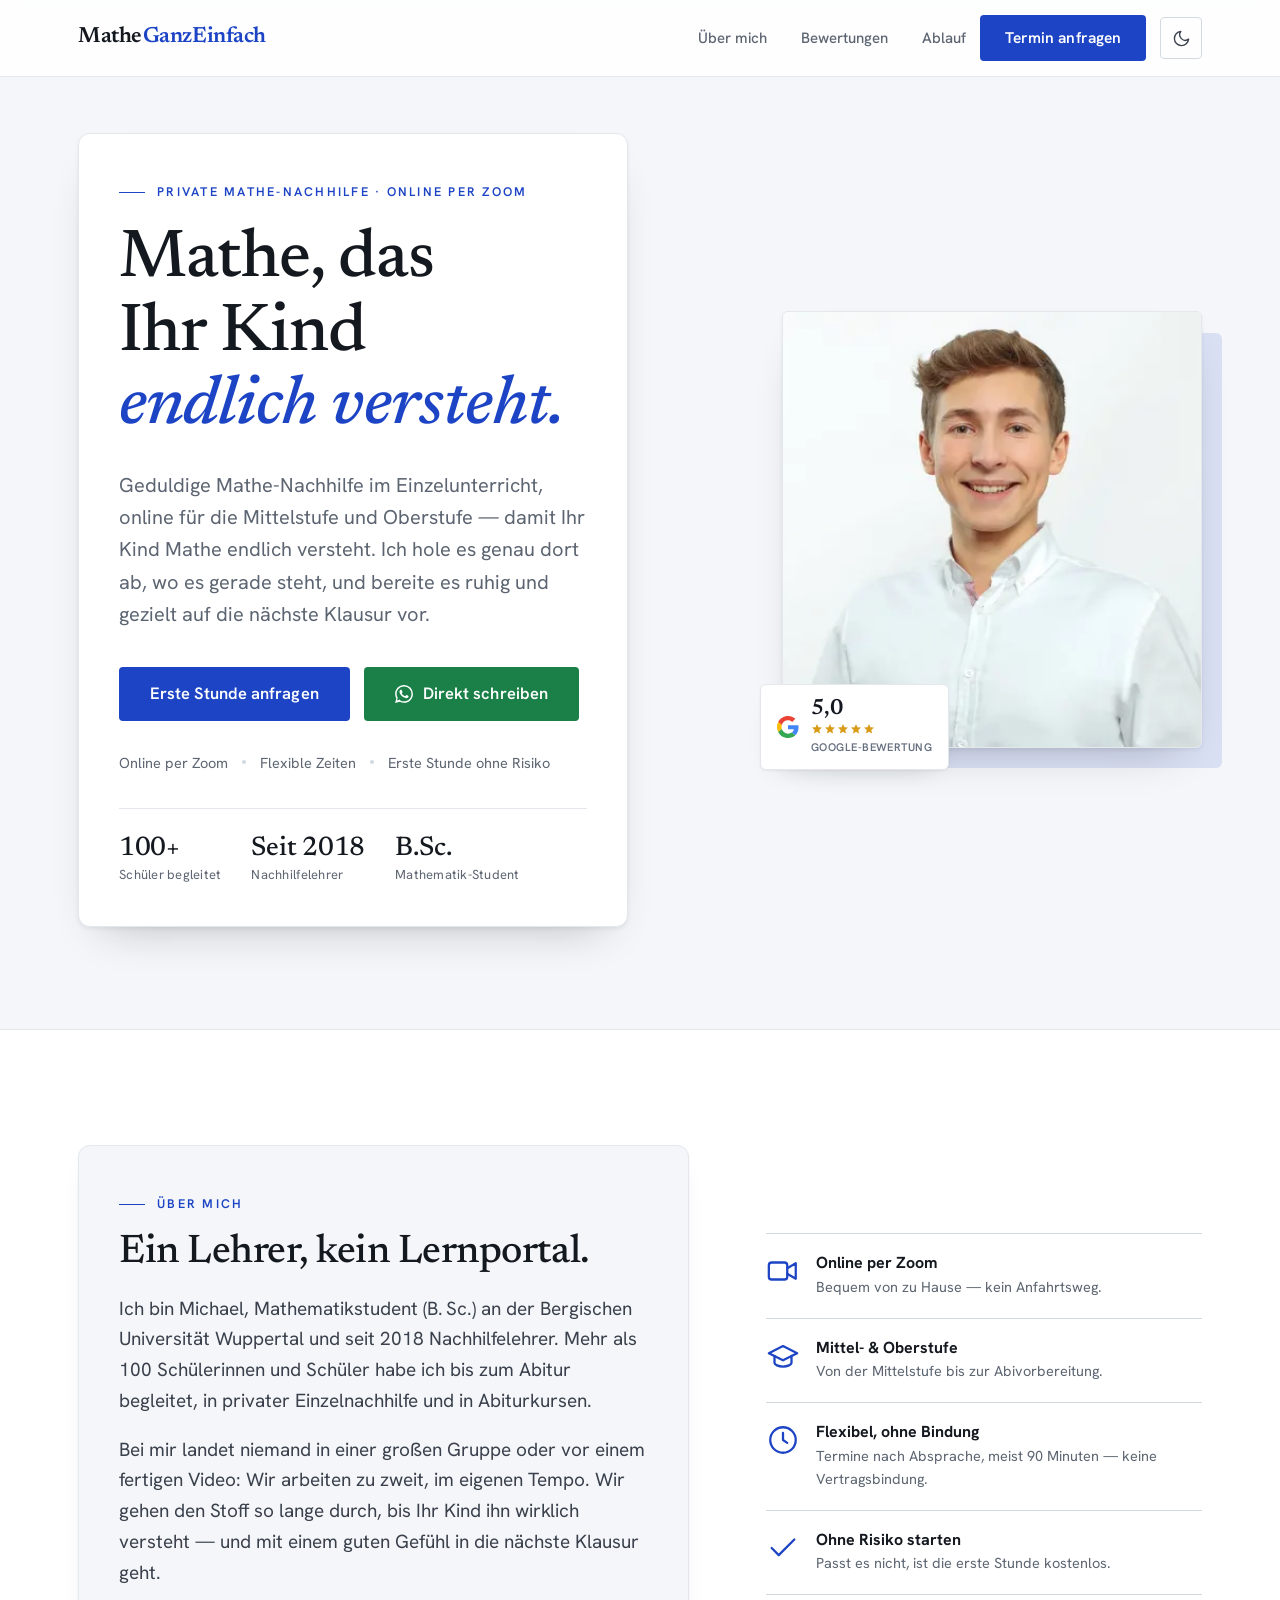
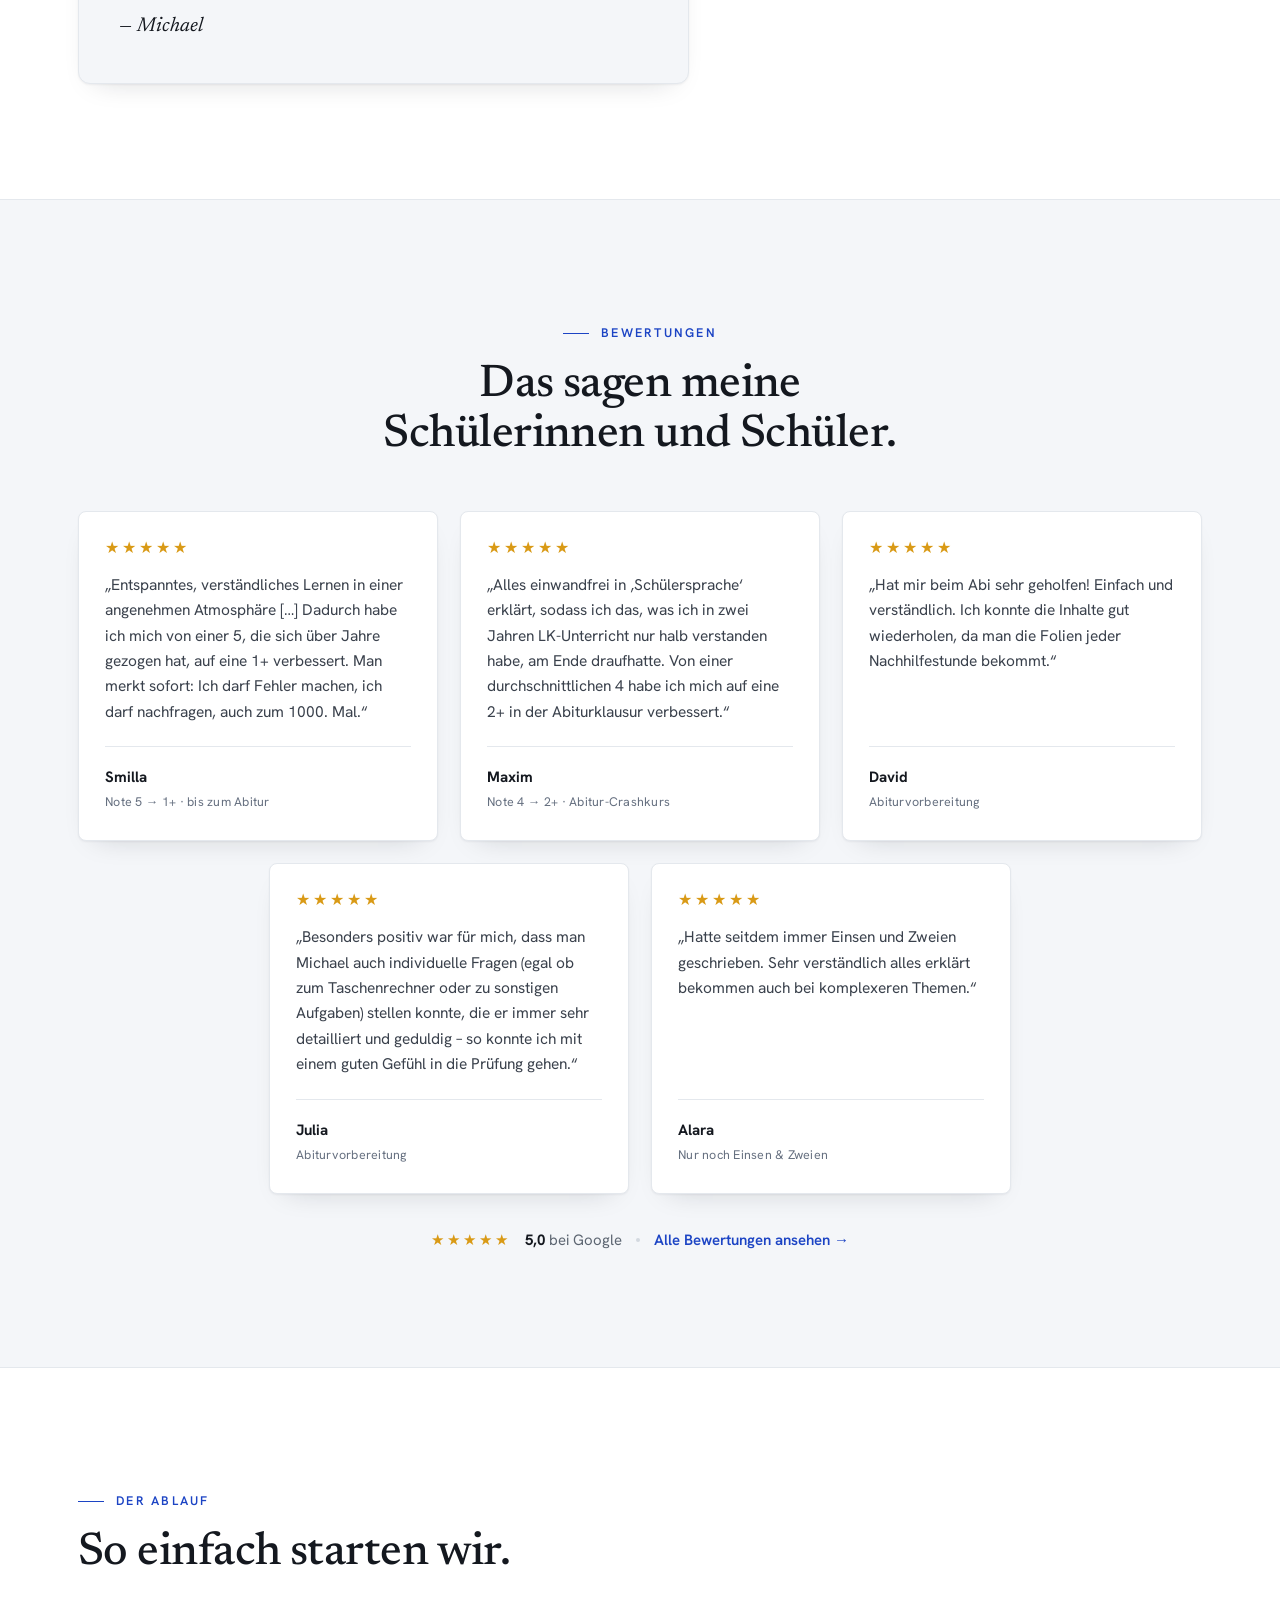
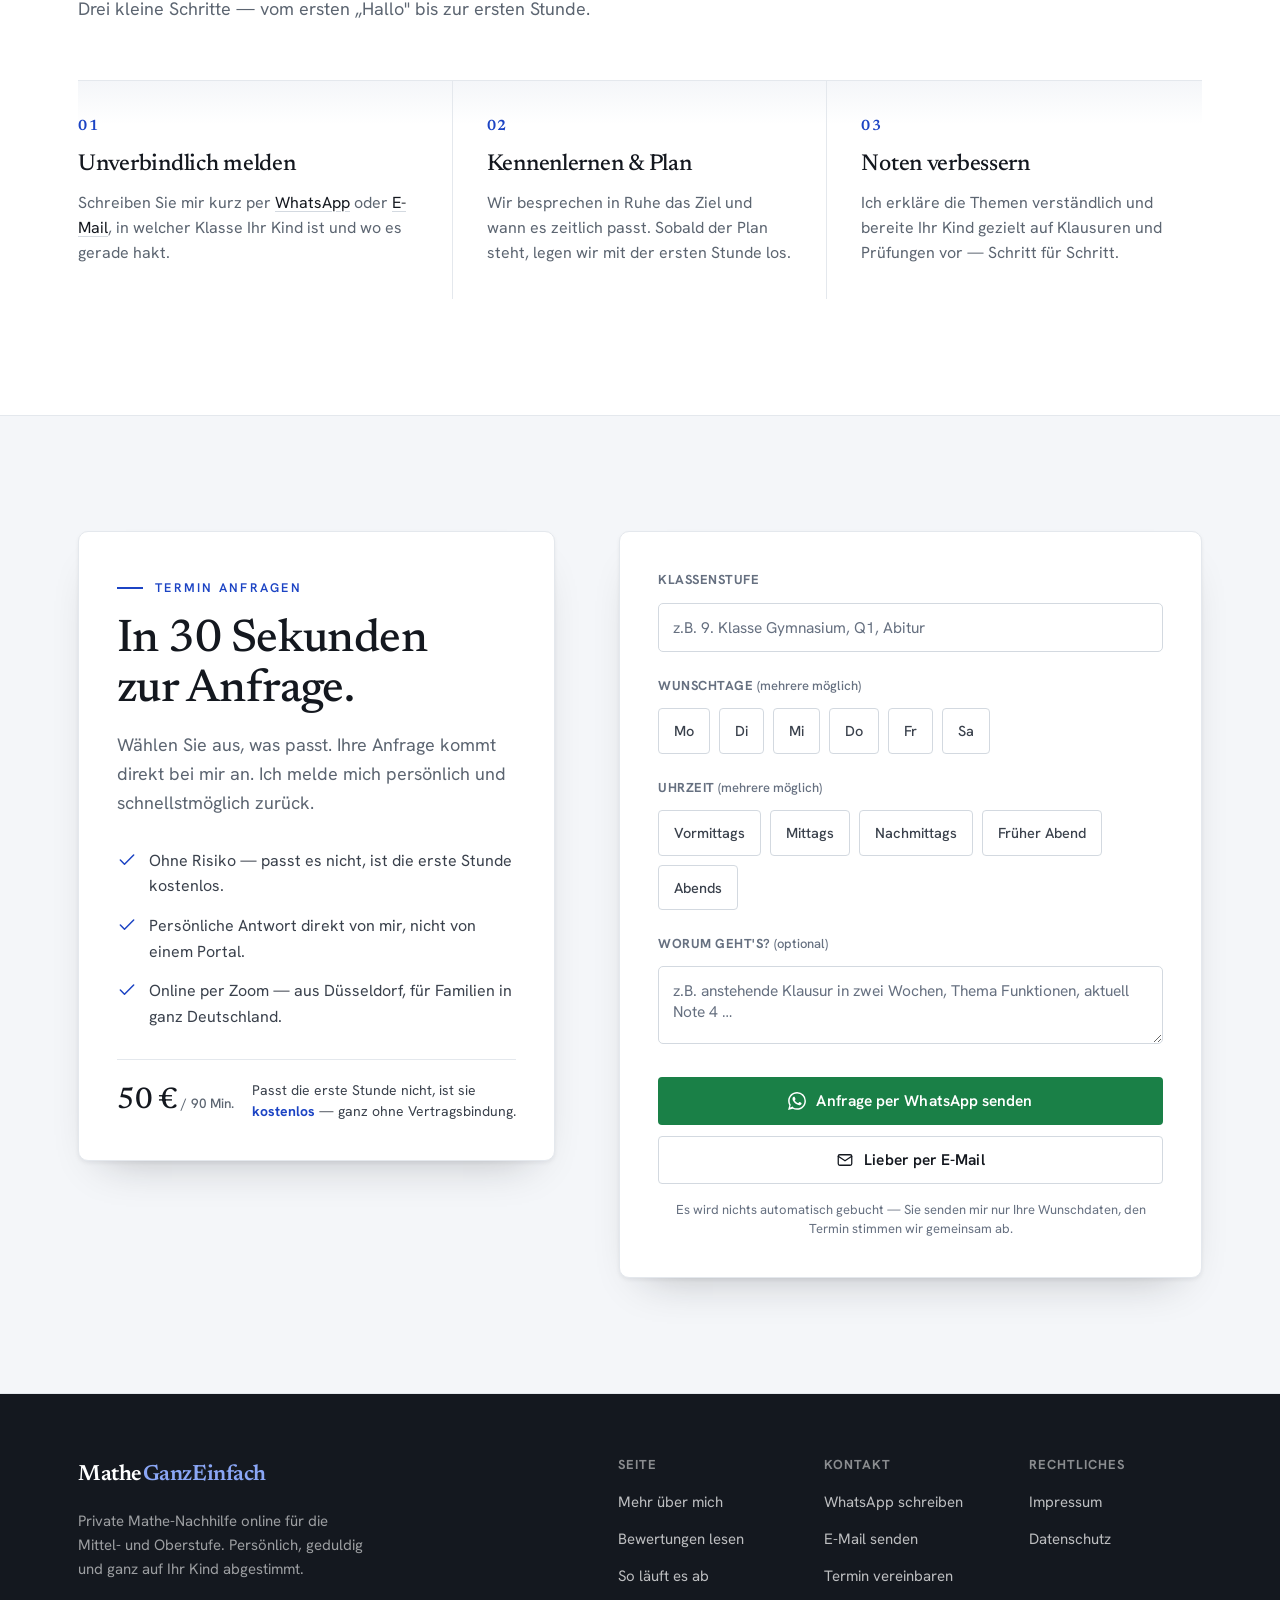
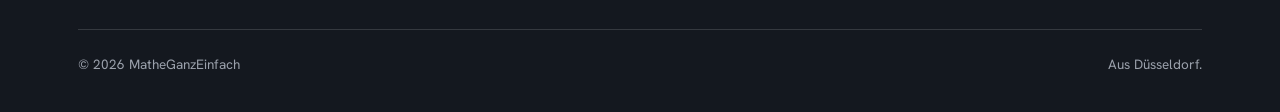
==== commit acb5b92e: "Fix footer contrast for accessibility Footer is dark in both themes; use fixed light colors for the " ====
--- a/index.html
+++ b/index.html
@@ -973,7 +973,9 @@
 .footer-cols { display: grid; grid-template-columns: repeat(auto-fit, minmax(120px, 1fr)); gap: 32px; }
 .footer .brand { color: var(--paper); }
 html[data-theme="hell"] .footer .brand, :root .footer .brand { color: #fff; }
-.footer .brand span { color: var(--accent); }
+/* Feste Farben: Der Footer ist in beiden Themes dunkel — var(--accent) wäre
+   im hellen Theme zu dunkel für WCAG-Kontrast auf dem dunklen Grund. */
+.footer .brand span { color: #8aa6f5; }
 .footer-blurb { font-size: 15px; margin-top: 16px; max-width: 36ch; line-height: 1.6; color: color-mix(in srgb, var(--paper) 58%, var(--ink)); }
 .footer h3 { font-family: var(--font-body); font-size: 13px; text-transform: uppercase; letter-spacing: .08em; color: color-mix(in srgb, var(--paper) 50%, var(--ink)); font-weight: 700; }
 .footer-links { list-style: none; padding: 0; margin: 16px 0 0; display: grid; gap: 10px; }
@@ -983,7 +985,7 @@
   border-top: 1px solid color-mix(in srgb, var(--paper) 14%, transparent);
   padding-top: 24px;
   display: flex; justify-content: space-between; flex-wrap: wrap; gap: 10px;
-  font-size: 13.5px; color: color-mix(in srgb, var(--paper) 45%, var(--ink));
+  font-size: 13.5px; color: #9ba1ac;
 }
 @media (max-width: 640px) { .footer-top { grid-template-columns: 1fr; gap: 28px; } }
 
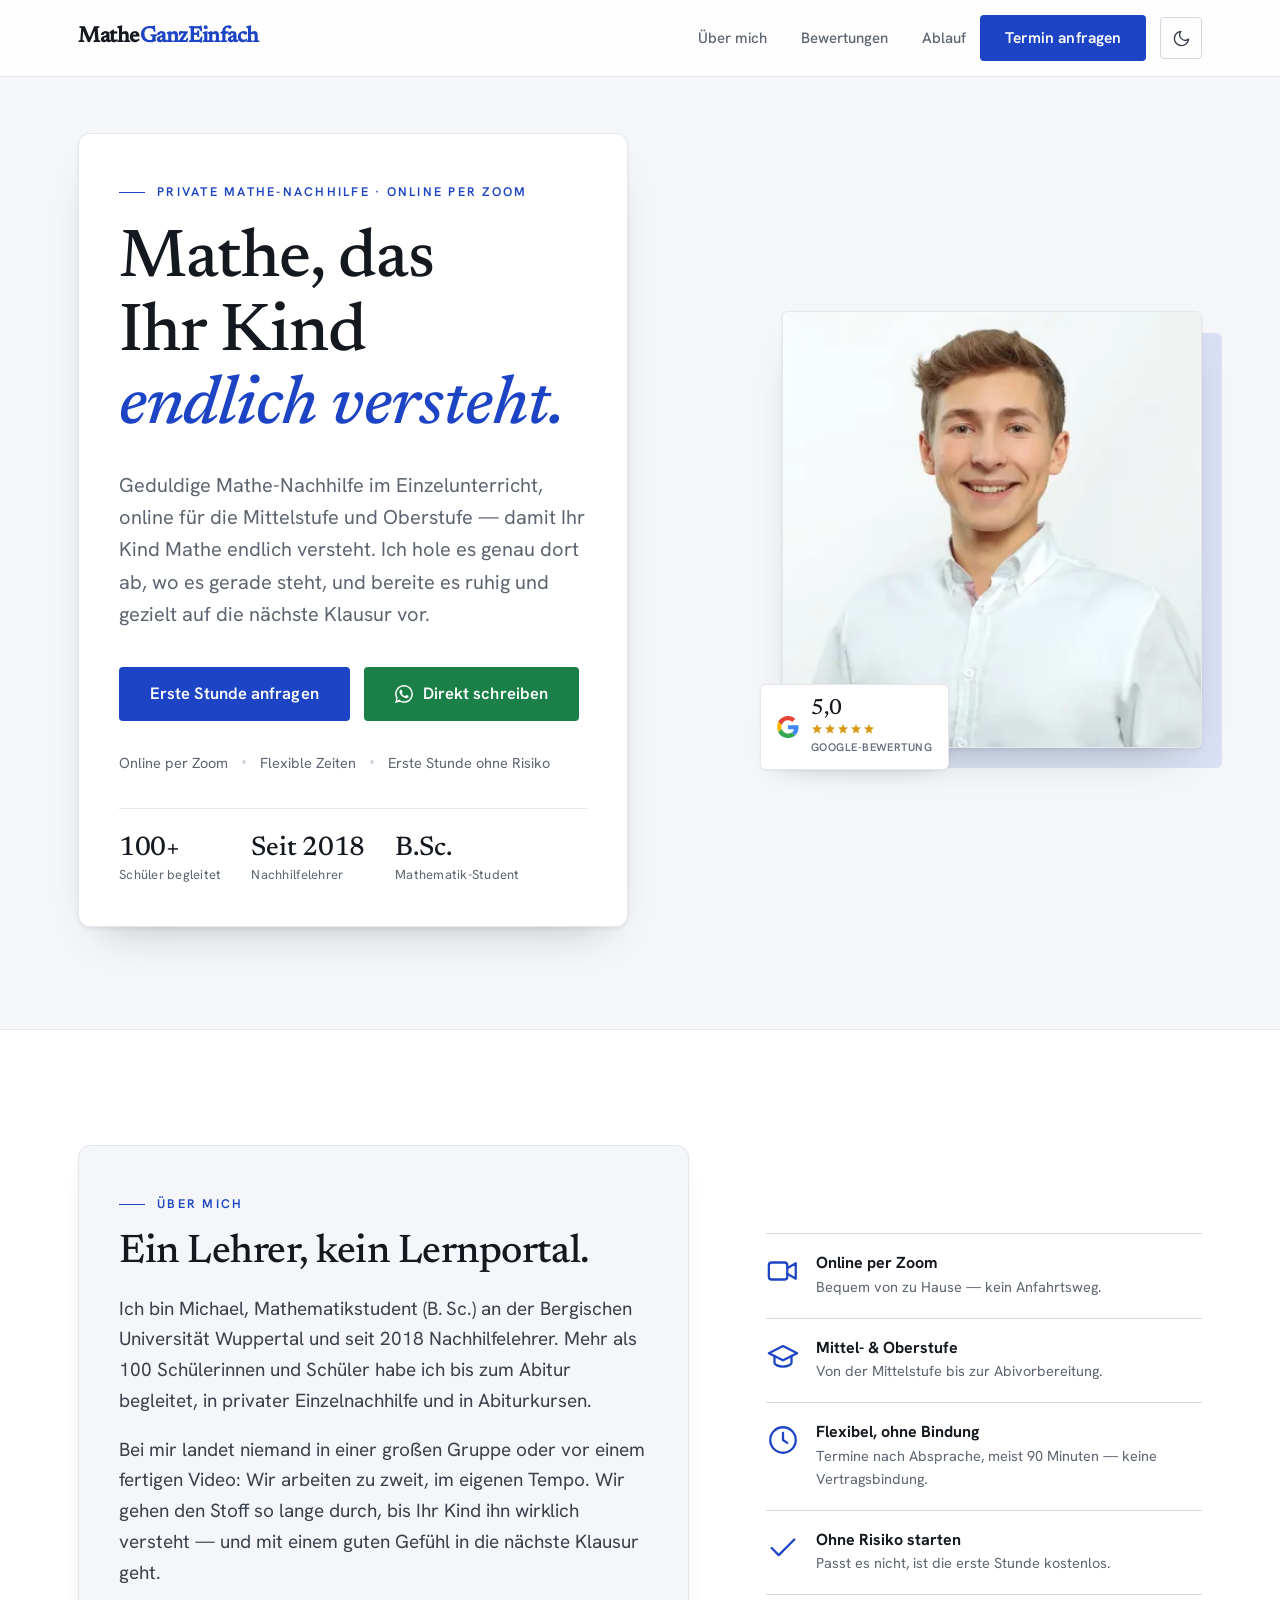
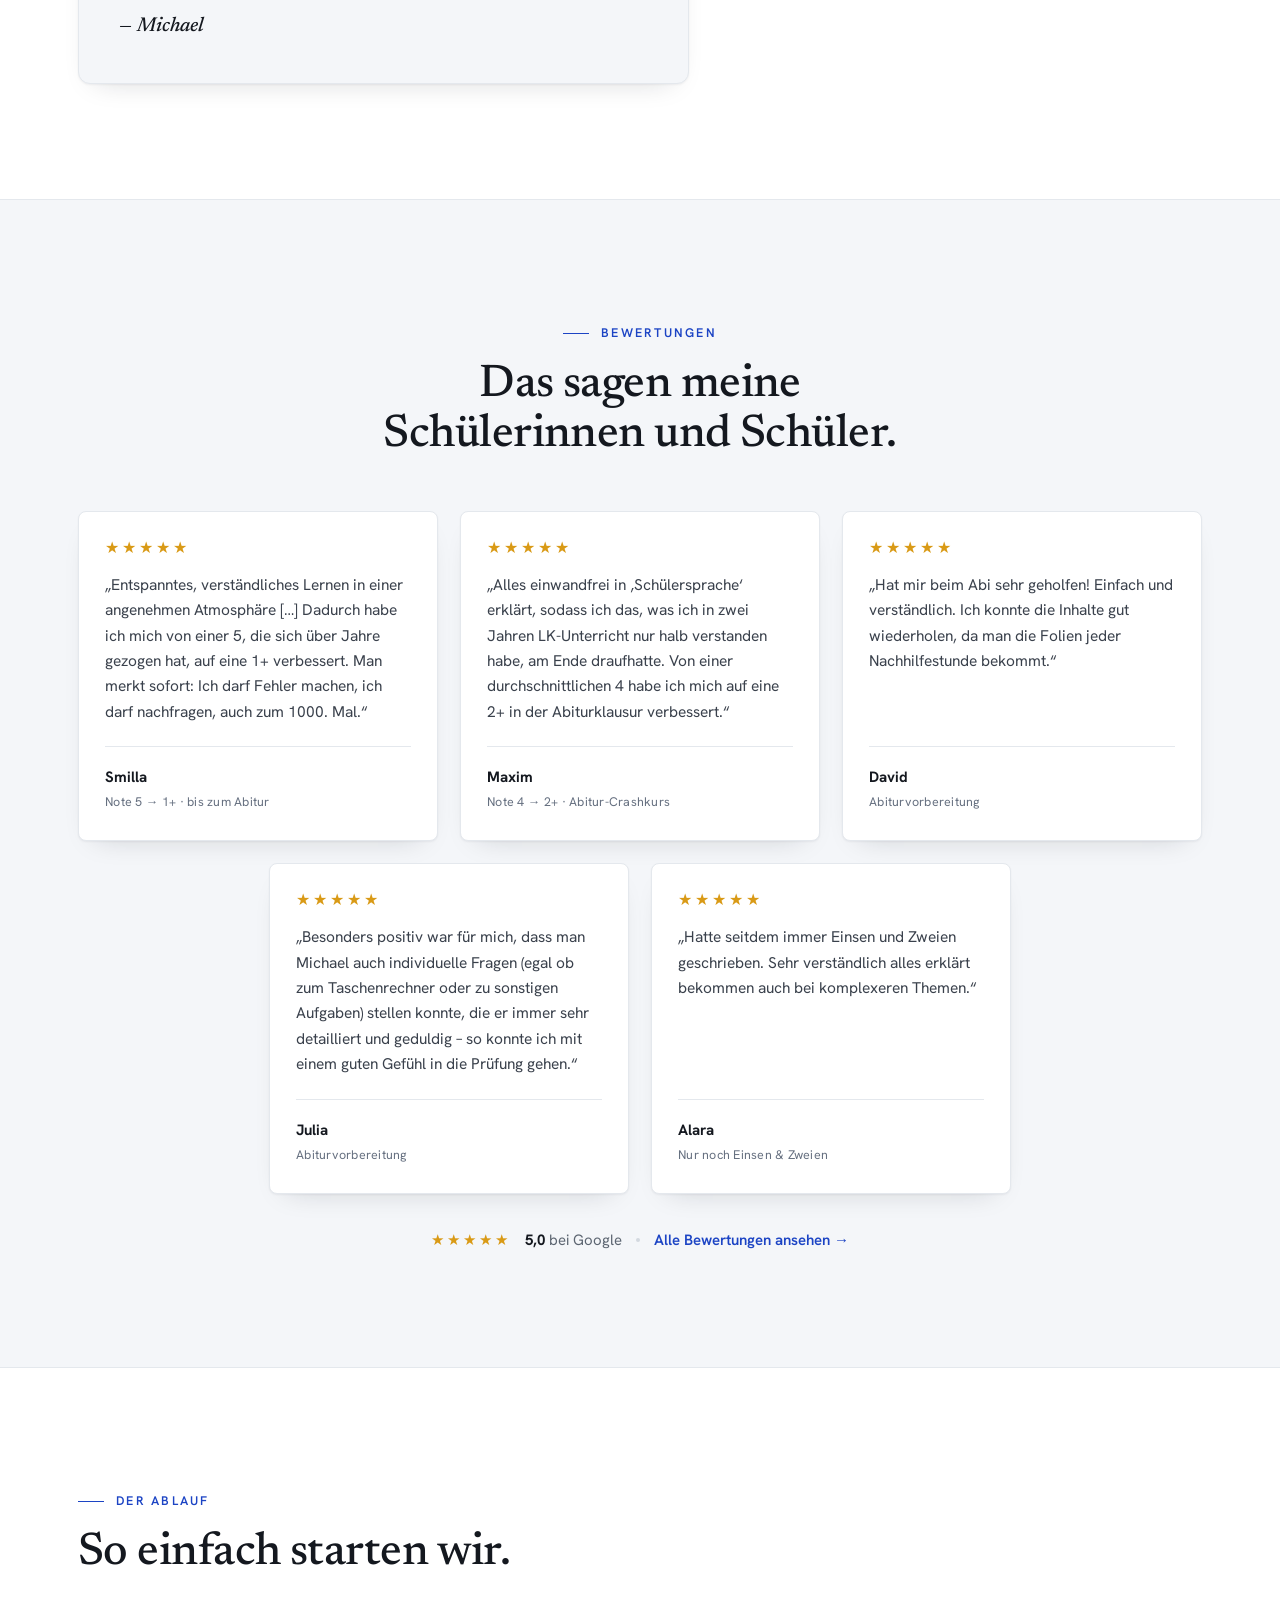
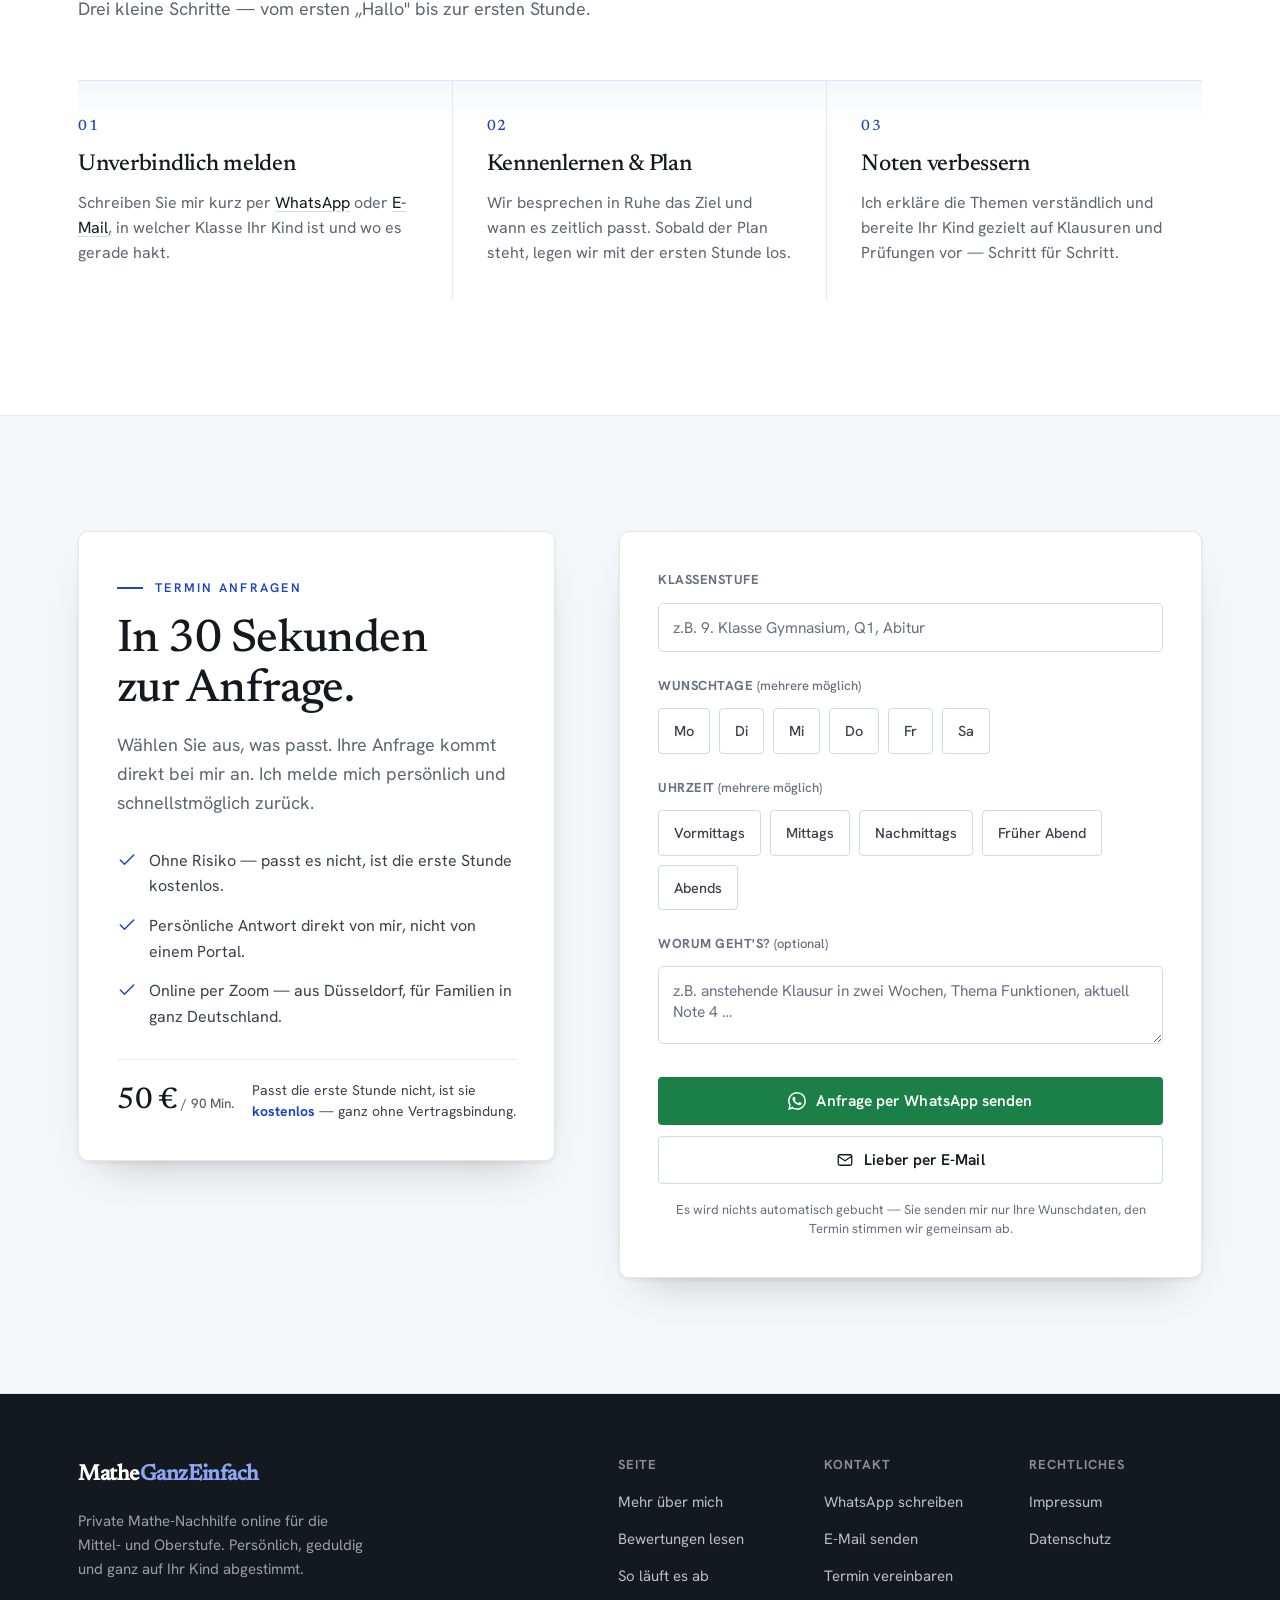
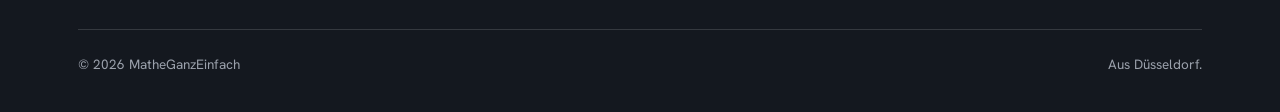
==== commit b03a3c1c: "Inline app.js, trim unused Newsreader weights, strip comments - app.js is now inlined into index.htm" ====
--- a/index.html
+++ b/index.html
@@ -58,13 +58,10 @@
   }
   </script>
 
-  <!-- INLINE-CSS:START — Inline-Kopie von fonts.css + styles.css, damit kein Request das
-       erste Rendern blockiert. Nach CSS-Änderungen: `node tools/sync-css.mjs` ausführen. -->
+  <!-- INLINE-CSS:START -->
   <style>
 /* Selbst gehostete Schriften (DSGVO) — keine Anfragen an Google.
-   Newsreader (Headlines) + Hanken Grotesk (Fließtext). Subsets: latin, latin-ext.
-   index.html trägt eine Inline-Kopie dieser Datei — nach
-   Änderungen `node tools/sync-css.mjs` ausführen. */
+   Newsreader (Headlines) + Hanken Grotesk (Fließtext). Subsets: latin, latin-ext. */
 
 @font-face {
   font-family: 'Hanken Grotesk';
@@ -133,22 +130,6 @@
 @font-face {
   font-family: 'Newsreader';
   font-style: italic;
-  font-weight: 400;
-  font-display: swap;
-  src: url('fonts/newsreader-400-italic-latin-ext.woff2') format('woff2');
-  unicode-range: U+0100-02BA, U+02BD-02C5, U+02C7-02CC, U+02CE-02D7, U+02DD-02FF, U+0304, U+0308, U+0329, U+1D00-1DBF, U+1E00-1E9F, U+1EF2-1EFF, U+2020, U+20A0-20AB, U+20AD-20C0, U+2113, U+2C60-2C7F, U+A720-A7FF;
-}
-@font-face {
-  font-family: 'Newsreader';
-  font-style: italic;
-  font-weight: 400;
-  font-display: swap;
-  src: url('fonts/newsreader-400-italic-latin.woff2') format('woff2');
-  unicode-range: U+0000-00FF, U+0131, U+0152-0153, U+02BB-02BC, U+02C6, U+02DA, U+02DC, U+0304, U+0308, U+0329, U+2000-206F, U+20AC, U+2122, U+2191, U+2193, U+2212, U+2215, U+FEFF, U+FFFD;
-}
-@font-face {
-  font-family: 'Newsreader';
-  font-style: italic;
   font-weight: 500;
   font-display: swap;
   src: url('fonts/newsreader-500-italic-latin-ext.woff2') format('woff2');
@@ -194,29 +175,11 @@
   src: url('fonts/newsreader-500-latin.woff2') format('woff2');
   unicode-range: U+0000-00FF, U+0131, U+0152-0153, U+02BB-02BC, U+02C6, U+02DA, U+02DC, U+0304, U+0308, U+0329, U+2000-206F, U+20AC, U+2122, U+2191, U+2193, U+2212, U+2215, U+FEFF, U+FFFD;
 }
-@font-face {
-  font-family: 'Newsreader';
-  font-style: normal;
-  font-weight: 600;
-  font-display: swap;
-  src: url('fonts/newsreader-600-latin-ext.woff2') format('woff2');
-  unicode-range: U+0100-02BA, U+02BD-02C5, U+02C7-02CC, U+02CE-02D7, U+02DD-02FF, U+0304, U+0308, U+0329, U+1D00-1DBF, U+1E00-1E9F, U+1EF2-1EFF, U+2020, U+20A0-20AB, U+20AD-20C0, U+2113, U+2C60-2C7F, U+A720-A7FF;
-}
-@font-face {
-  font-family: 'Newsreader';
-  font-style: normal;
-  font-weight: 600;
-  font-display: swap;
-  src: url('fonts/newsreader-600-latin.woff2') format('woff2');
-  unicode-range: U+0000-00FF, U+0131, U+0152-0153, U+02BB-02BC, U+02C6, U+02DA, U+02DC, U+0304, U+0308, U+0329, U+2000-206F, U+20AC, U+2122, U+2191, U+2193, U+2212, U+2215, U+FEFF, U+FFFD;
-}
   </style>
   <style>
 /* ============================================================
    MatheGanzEinfach — editorial redesign
    Two directions via [data-theme]: "hell" (default) & "dunkel"
-   index.html trägt eine Inline-Kopie dieser Datei — nach
-   Änderungen `node tools/sync-css.mjs` ausführen.
    ============================================================ */
 
 /* ---------- Tokens ---------- */
@@ -615,7 +578,7 @@
   text-decoration: none;
 }
 .gchip .g-logo { width: 22px; height: 22px; flex: none; }
-.gchip .g-score { font-family: var(--font-display); font-size: 22px; font-weight: 600; color: var(--ink); line-height: 1; }
+.gchip .g-score { font-family: var(--font-display); font-size: 22px; font-weight: 500; color: var(--ink); line-height: 1; }
 .gchip .stars { display: flex; gap: 1px; color: var(--star); margin-top: 3px; }
 .gchip .stars svg { width: 12px; height: 12px; }
 .gchip .g-label { font-size: 11px; font-weight: 600; letter-spacing: .04em; color: var(--faint); text-transform: uppercase; margin-top: 4px; }
@@ -663,6 +626,7 @@
   margin-top: 22px;
   font-family: var(--font-display);
   font-style: italic;
+  font-weight: 500;
   font-size: 20px;
   color: var(--ink);
 }
@@ -711,7 +675,7 @@
 .step-num {
   font-family: var(--font-display);
   font-size: 15px;
-  font-weight: 600;
+  font-weight: 500;
   color: var(--accent);
   letter-spacing: .1em;
 }
@@ -973,8 +937,6 @@
 .footer-cols { display: grid; grid-template-columns: repeat(auto-fit, minmax(120px, 1fr)); gap: 32px; }
 .footer .brand { color: var(--paper); }
 html[data-theme="hell"] .footer .brand, :root .footer .brand { color: #fff; }
-/* Feste Farben: Der Footer ist in beiden Themes dunkel — var(--accent) wäre
-   im hellen Theme zu dunkel für WCAG-Kontrast auf dem dunklen Grund. */
 .footer .brand span { color: #8aa6f5; }
 .footer-blurb { font-size: 15px; margin-top: 16px; max-width: 36ch; line-height: 1.6; color: color-mix(in srgb, var(--paper) 58%, var(--ink)); }
 .footer h3 { font-family: var(--font-body); font-size: 13px; text-transform: uppercase; letter-spacing: .08em; color: color-mix(in srgb, var(--paper) 50%, var(--ink)); font-weight: 700; }
@@ -1441,7 +1403,159 @@
     </div>
   </div>
 
-  <script src="app.js"></script>
+  <!-- INLINE-JS:START -->
+  <script>
+/* ============================================================
+   MatheGanzEinfach — interaction logic
+   ============================================================ */
+(function () {
+  "use strict";
+
+  var WA_NUMBER = "4917661516445";
+  var EMAIL = "info@matheganzeinfach.com";
+
+  /* ============================================================
+     THEME — system default + manual toggle (persisted)
+     Initial theme is set pre-paint by the inline <head> script.
+     Accent colour follows the theme automatically (CSS handles it).
+     ============================================================ */
+  var THEME_KEY = "mge-theme";
+  function setTheme(theme, persist) {
+    document.documentElement.setAttribute("data-theme", theme);
+    if (persist) { try { localStorage.setItem(THEME_KEY, theme); } catch (e) {} }
+  }
+  window.toggleTheme = function () {
+    var next = document.documentElement.getAttribute("data-theme") === "dunkel" ? "hell" : "dunkel";
+    setTheme(next, true);
+  };
+  // Follow the OS setting live — but only while the visitor hasn't made a manual choice.
+  try {
+    window.matchMedia("(prefers-color-scheme: dark)").addEventListener("change", function (e) {
+      var saved = null;
+      try { saved = localStorage.getItem(THEME_KEY); } catch (_) {}
+      if (!saved) setTheme(e.matches ? "dunkel" : "hell", false);
+    });
+  } catch (e) {}
+
+  /* ============================================================
+     NAV scroll state
+     ============================================================ */
+  var nav = document.querySelector(".nav");
+  var navScrolled = null;
+  function onScroll() {
+    if (!nav) return;
+    var scrolled = window.scrollY > 12;
+    if (scrolled === navScrolled) return;
+    navScrolled = scrolled;
+    nav.classList.toggle("scrolled", scrolled);
+  }
+  window.addEventListener("scroll", onScroll, { passive: true });
+  onScroll();
+
+  /* ---- mobile menu ---- */
+  window.toggleMenu = function (btn) {
+    if (!nav) return;
+    var open = nav.classList.toggle("open");
+    if (btn) btn.setAttribute("aria-expanded", open ? "true" : "false");
+  };
+  window.closeMenu = function () {
+    if (!nav) return;
+    nav.classList.remove("open");
+    var btn = nav.querySelector(".menu-toggle");
+    if (btn) btn.setAttribute("aria-expanded", "false");
+  };
+  document.addEventListener("keydown", function (e) {
+    if (e.key === "Escape") window.closeMenu();
+  });
+  window.addEventListener("resize", function () {
+    if (window.innerWidth > 760) window.closeMenu();
+  });
+
+  /* ============================================================
+     EMAIL MODAL (mit Fokus-Trap)
+     ============================================================ */
+  var modal = document.getElementById("emailModal");
+  var lastFocus = null;
+  window.openEmailModal = function () {
+    if (!modal) return;
+    lastFocus = document.activeElement;
+    modal.classList.add("open");
+    var first = modal.querySelector(".modal-close");
+    if (first) first.focus();
+  };
+  window.closeEmailModal = function () {
+    if (!modal) return;
+    modal.classList.remove("open");
+    if (lastFocus && lastFocus.focus) lastFocus.focus();
+    lastFocus = null;
+  };
+  if (modal) {
+    modal.addEventListener("click", function (e) { if (e.target === modal) window.closeEmailModal(); });
+    document.addEventListener("keydown", function (e) {
+      if (!modal.classList.contains("open")) return;
+      if (e.key === "Escape") { window.closeEmailModal(); return; }
+      if (e.key === "Tab") {
+        var focusables = modal.querySelectorAll("button, a[href]");
+        if (!focusables.length) return;
+        var first = focusables[0];
+        var last = focusables[focusables.length - 1];
+        if (e.shiftKey && document.activeElement === first) { e.preventDefault(); last.focus(); }
+        else if (!e.shiftKey && document.activeElement === last) { e.preventDefault(); first.focus(); }
+      }
+    });
+  }
+
+  /* ============================================================
+     BOOKING — build a prefilled WhatsApp / E-Mail request
+     ============================================================ */
+  var booking = { tag: [], zeit: [] };
+  function bindChips(group, key, multi) {
+    var wrap = document.querySelector('[data-chips="' + group + '"]');
+    if (!wrap) return;
+    wrap.addEventListener("click", function (e) {
+      var btn = e.target.closest(".chip");
+      if (!btn) return;
+      var was = btn.getAttribute("aria-pressed") === "true";
+      if (multi) {
+        btn.setAttribute("aria-pressed", was ? "false" : "true");
+        var vals = [];
+        wrap.querySelectorAll('.chip[aria-pressed="true"]').forEach(function (c) { vals.push(c.dataset.value); });
+        booking[key] = vals;
+      } else {
+        wrap.querySelectorAll(".chip").forEach(function (c) { c.setAttribute("aria-pressed", "false"); });
+        btn.setAttribute("aria-pressed", was ? "false" : "true");
+        booking[key] = was ? "" : btn.dataset.value;
+      }
+    });
+  }
+  bindChips("tag", "tag", true);
+  bindChips("zeit", "zeit", true);
+
+  function buildMessage() {
+    var klasse = (document.getElementById("booking-klasse") || {}).value || "";
+    var note = (document.getElementById("booking-note") || {}).value || "";
+    var lines = ["Hallo Michael, ich möchte gern eine Mathe-Nachhilfe vereinbaren."];
+    var detail = [];
+    if (klasse.trim()) detail.push("Klassenstufe: " + klasse.trim());
+    if (booking.tag.length) detail.push("Wunschtage: " + booking.tag.join(", "));
+    if (booking.zeit.length) detail.push("Uhrzeit: " + booking.zeit.join(", "));
+    if (detail.length) lines.push("", detail.join("\n"));
+    if (note.trim()) lines.push("", note.trim());
+    return lines.join("\n");
+  }
+
+  window.bookViaWhatsApp = function () {
+    var url = "https://wa.me/" + WA_NUMBER + "?text=" + encodeURIComponent(buildMessage());
+    window.open(url, "_blank", "noopener");
+  };
+  window.bookViaEmail = function () {
+    var url = "mailto:" + EMAIL + "?subject=" + encodeURIComponent("Terminanfrage Mathe-Nachhilfe") +
+      "&body=" + encodeURIComponent(buildMessage());
+    window.location.href = url;
+  };
+})();
+  </script>
+  <!-- INLINE-JS:END -->
 
 </body>
 </html>
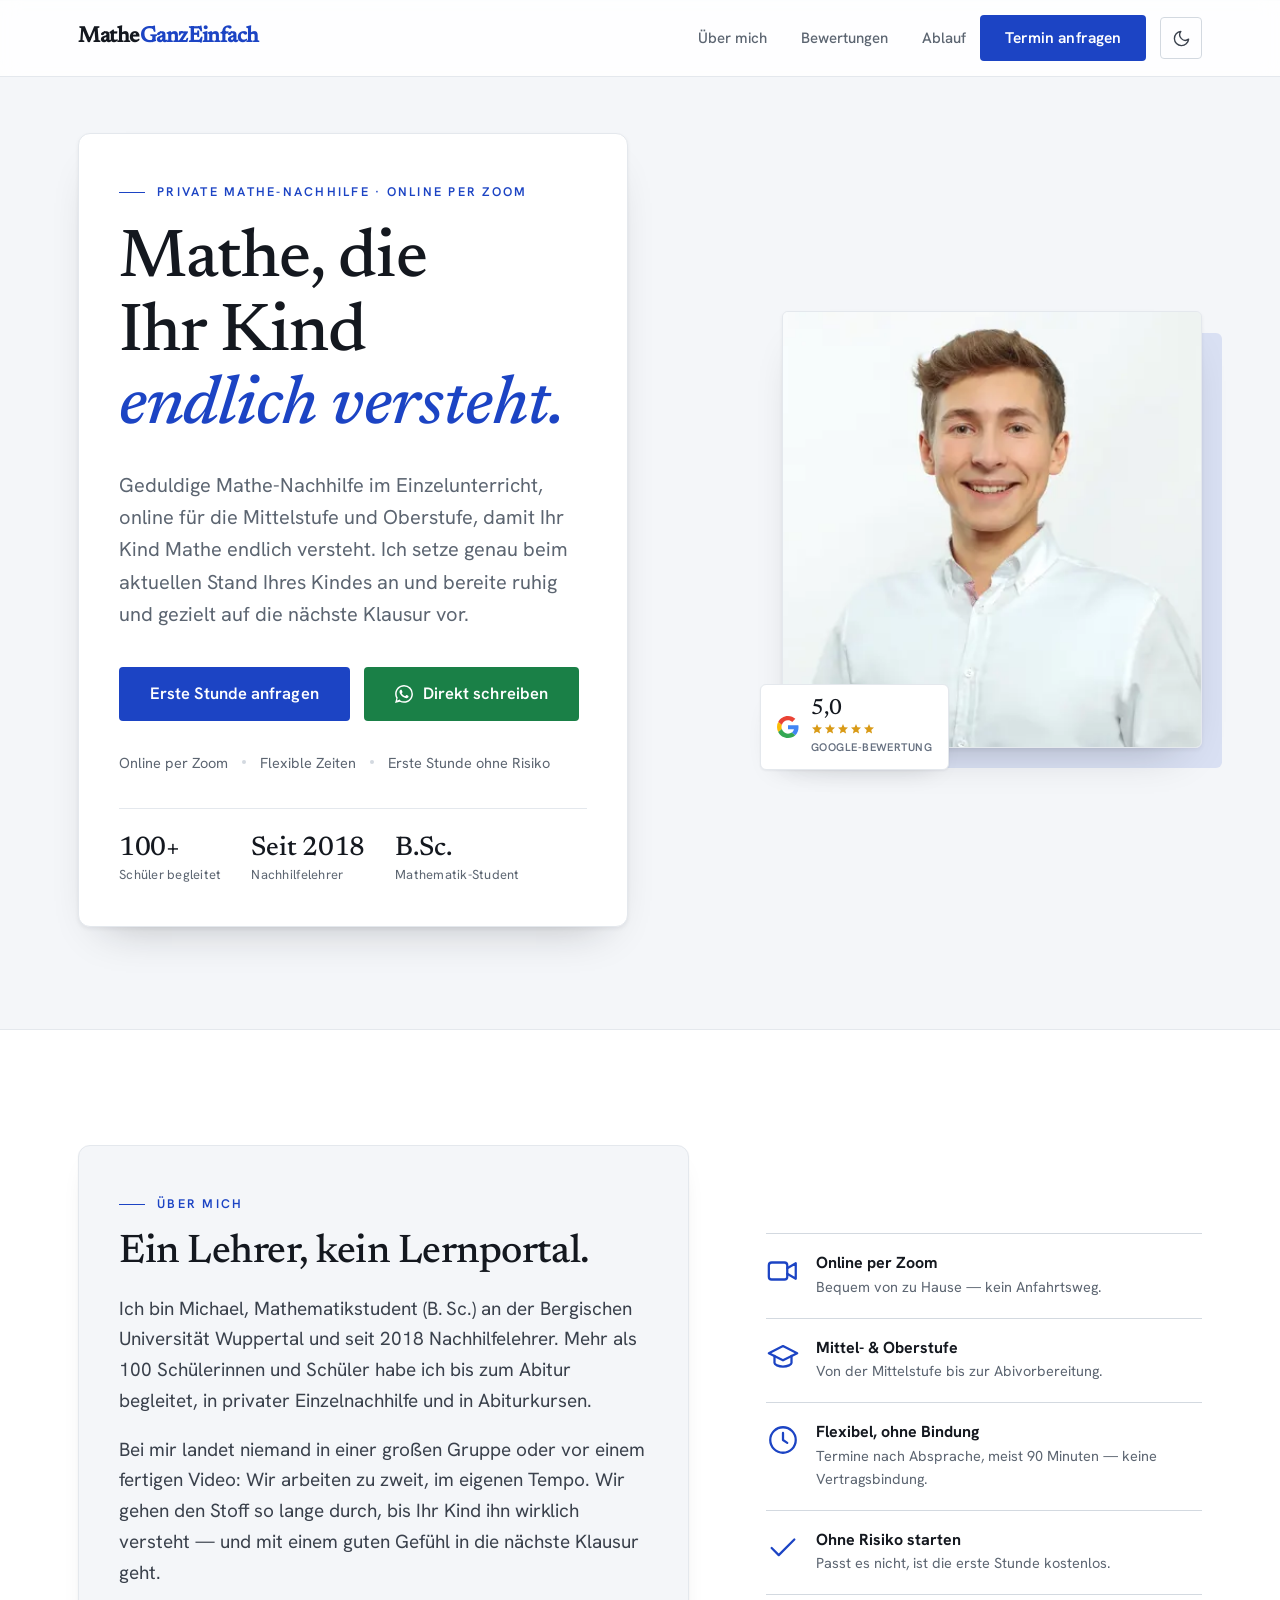
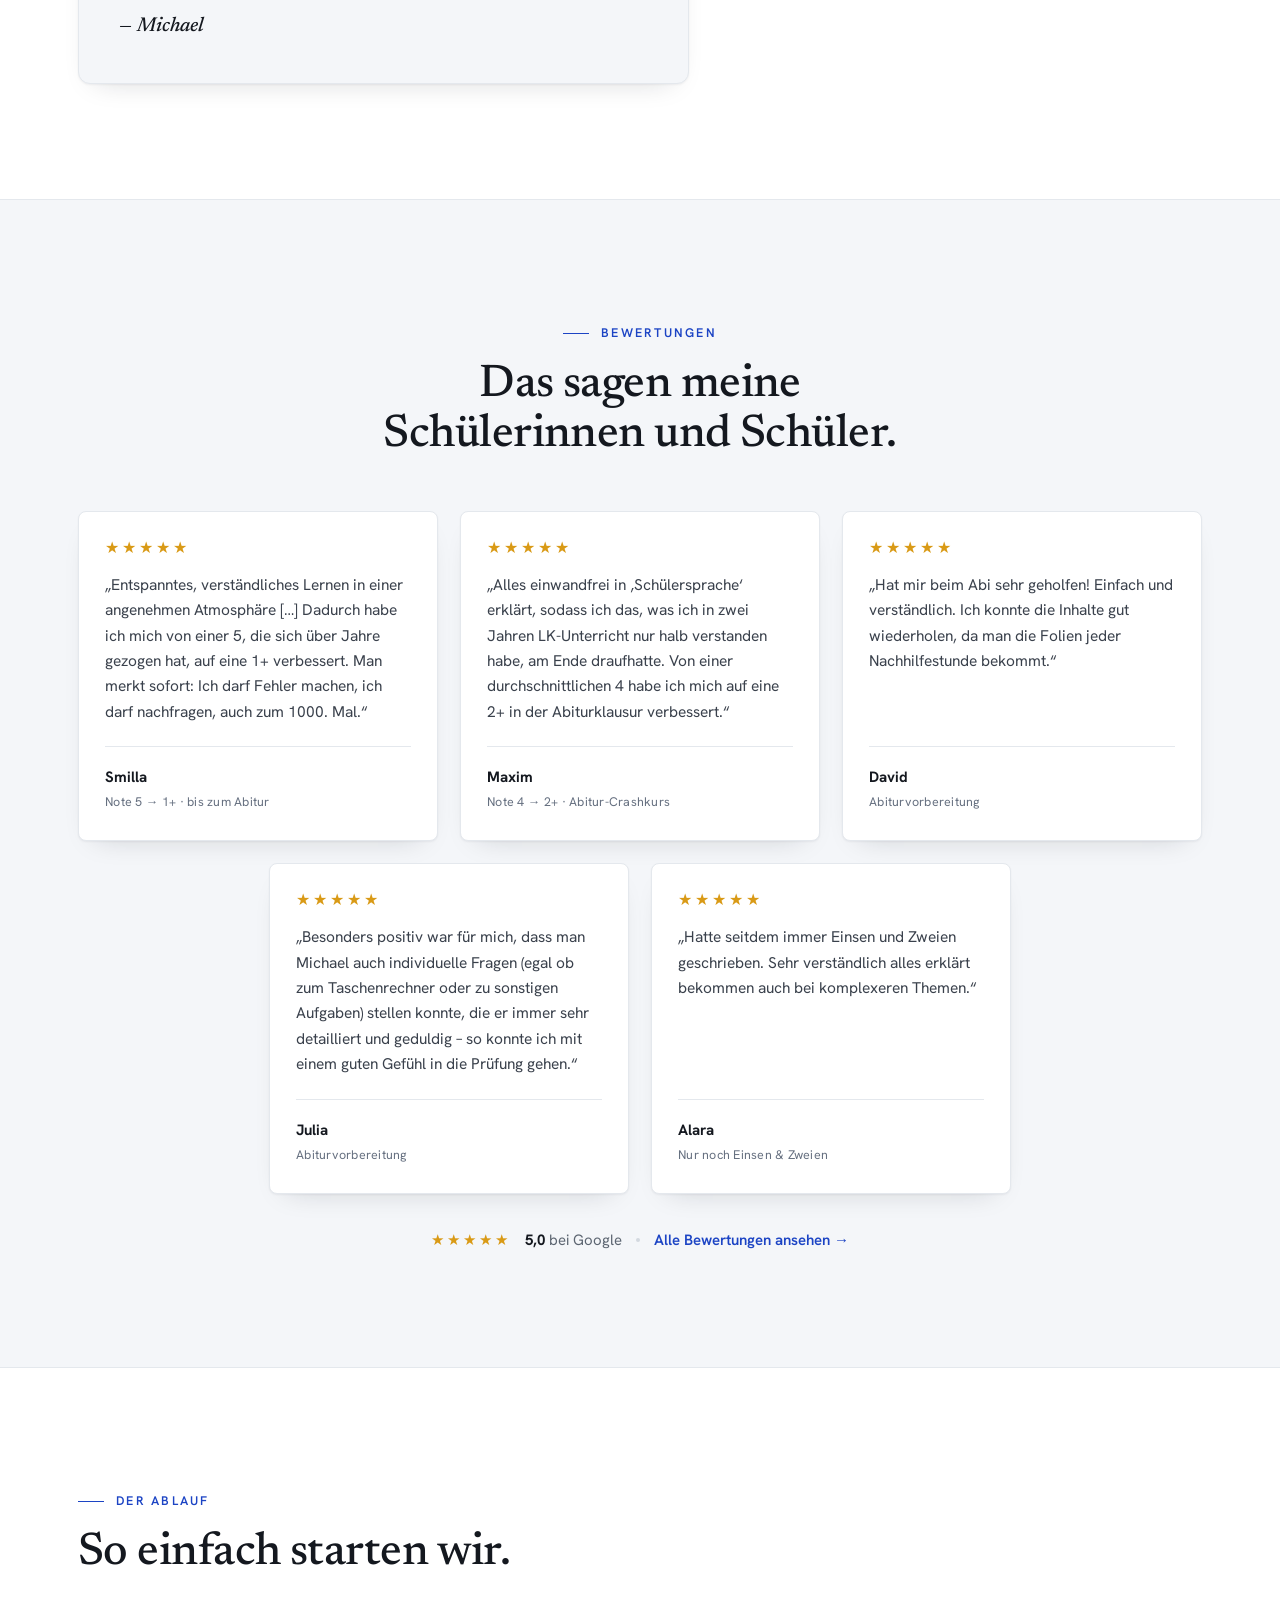
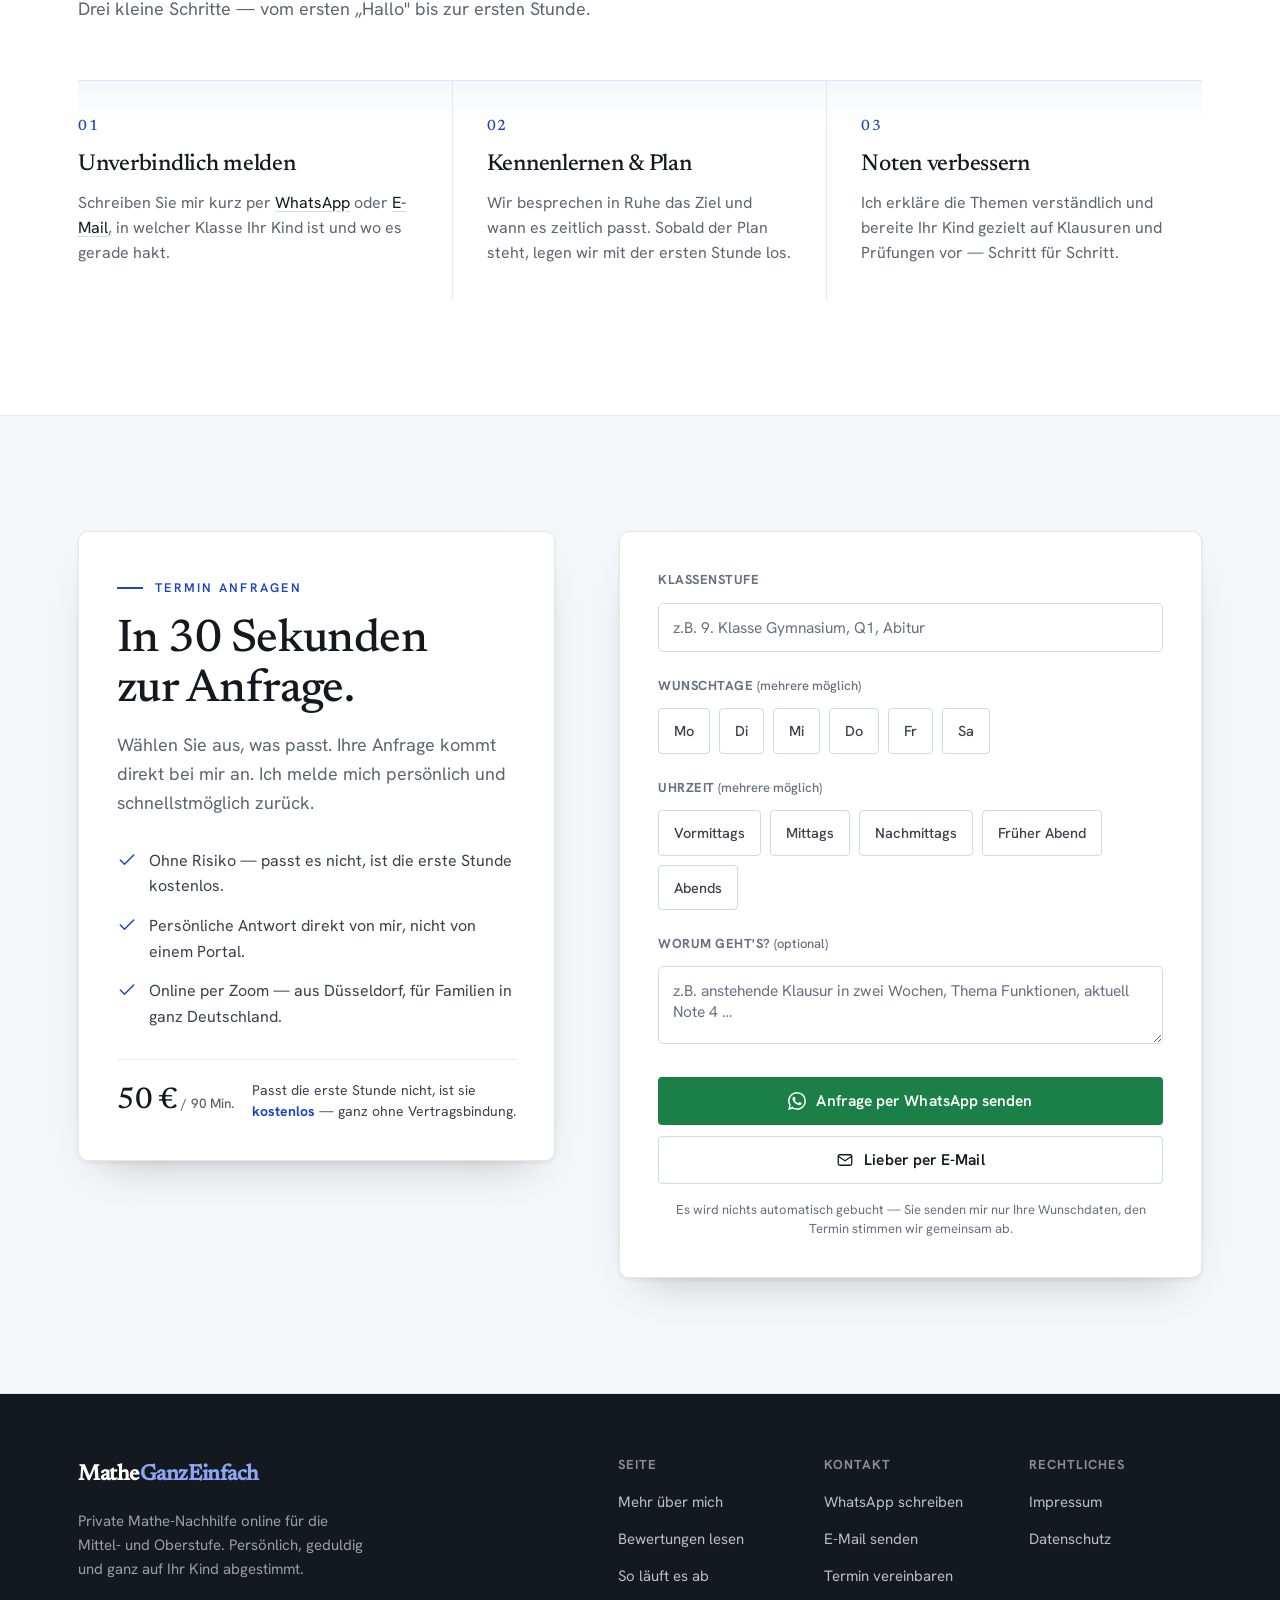
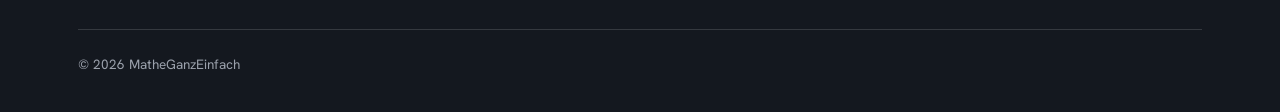
==== commit 7d9147c0: "Korrektur eines Grammatikfehlers" ====
--- a/index.html
+++ b/index.html
@@ -1108,12 +1108,13 @@
     <div class="wrap hero-grid">
       <div class="hero-copy reveal">
         <span class="kicker">Private Mathe-Nachhilfe · Online per Zoom</span>
-        <h1>Mathe, das Ihr Kind<br><em>endlich versteht.</em></h1>
+        <h1>Mathe, die Ihr Kind<br><em>endlich versteht.</em></h1>
         <p class="hero-lead">
           Geduldige Mathe-Nachhilfe im Einzelunterricht, online für die
-          Mittelstufe und Oberstufe — damit Ihr Kind Mathe endlich versteht.
-          Ich hole es genau dort ab, wo es gerade steht, und bereite es ruhig
-          und gezielt auf die nächste Klausur vor.
+          Mittelstufe und Oberstufe, damit Ihr Kind Mathe endlich versteht.
+          Ich setze genau beim aktuellen Stand
+          Ihres Kindes an und bereite ruhig und gezielt auf die nächste
+          Klausur vor.
         </p>
         <div class="hero-actions">
           <a class="btn btn-primary btn-lg" href="#termin">Erste Stunde anfragen</a>
@@ -1379,7 +1380,6 @@
       </div>
       <div class="footer-bottom">
         <span>© 2026 MatheGanzEinfach</span>
-        <span>Aus Düsseldorf.</span>
       </div>
     </div>
   </footer>
